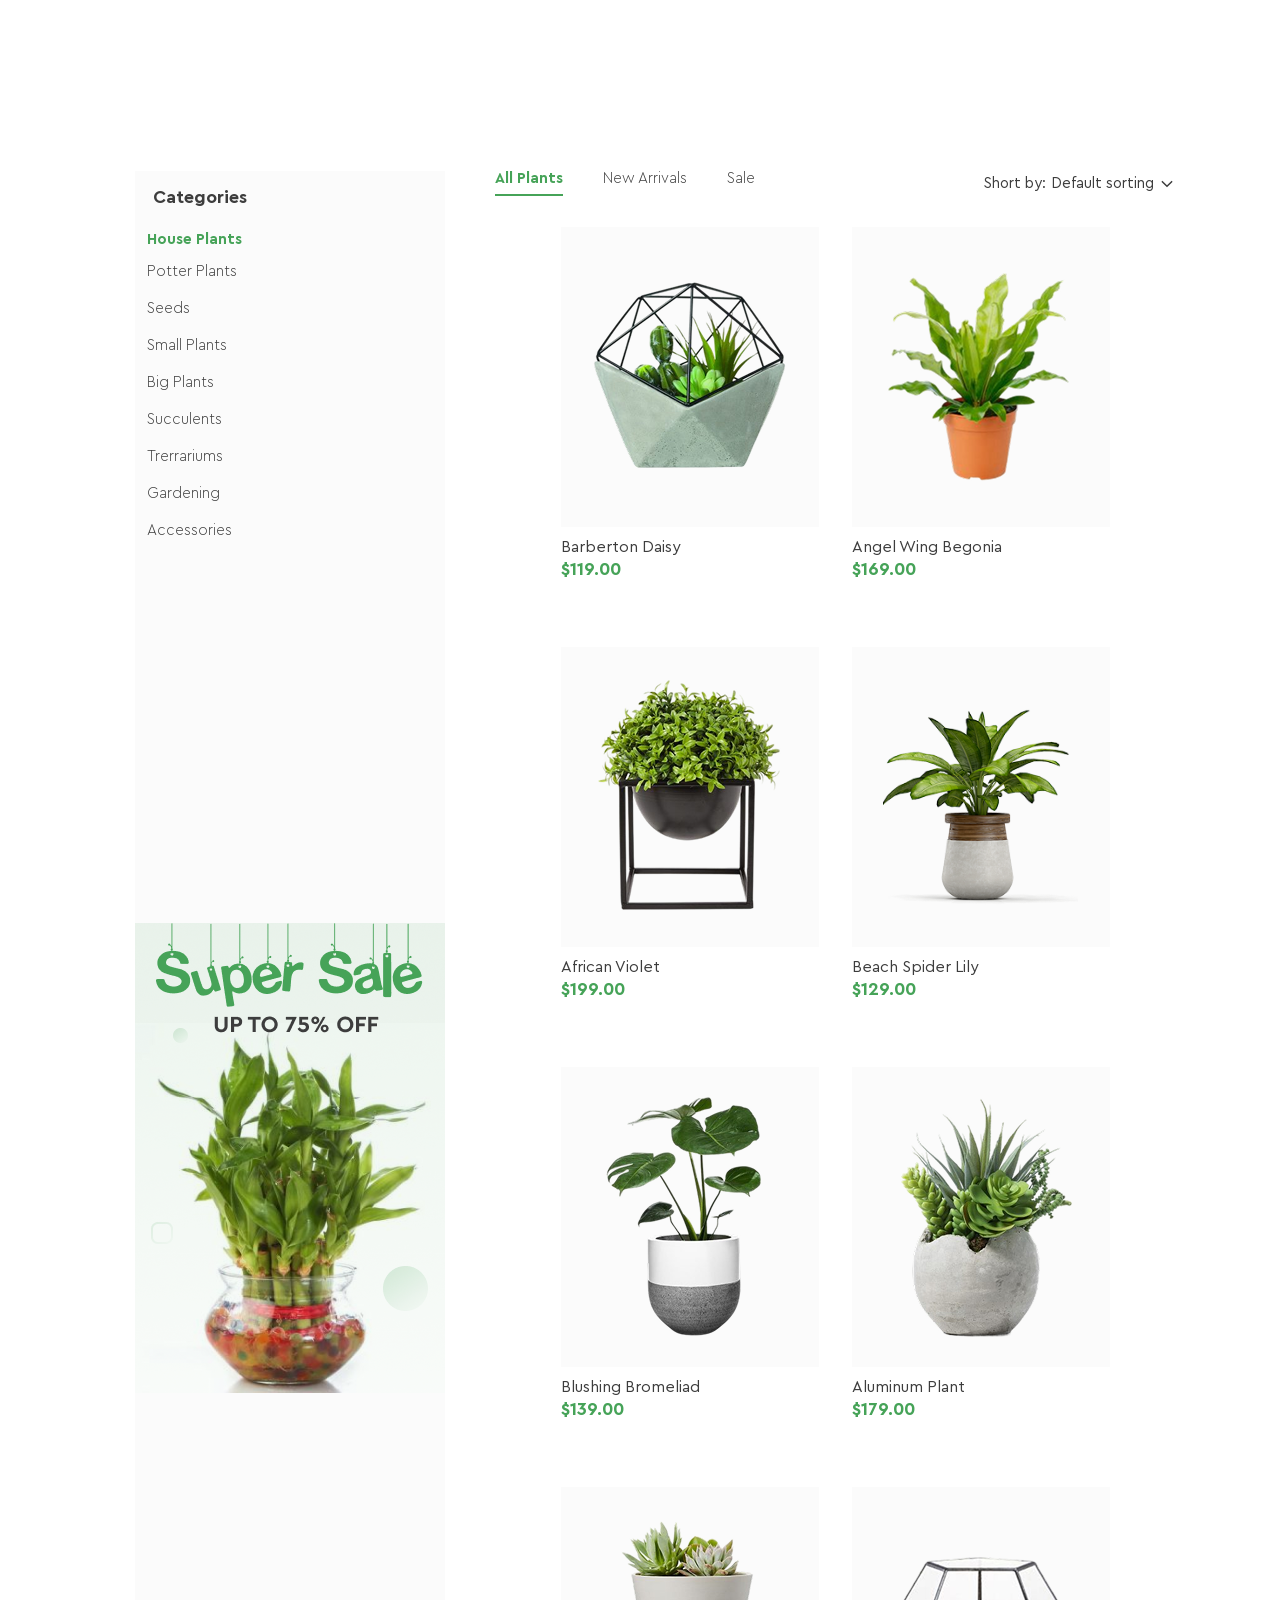
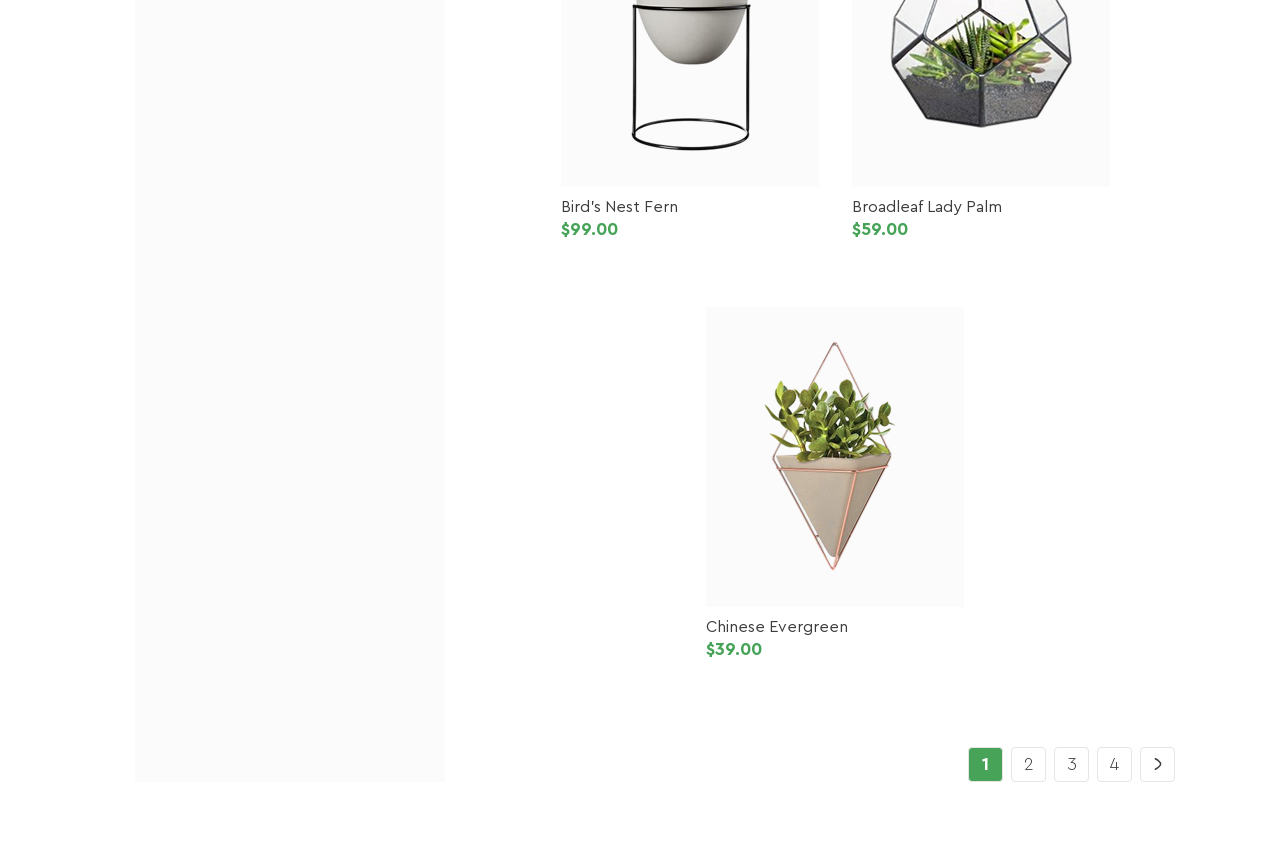
==== index.html @ a4e33a7c "hw5 new title shop fix" ====
<!DOCTYPE html>
<html lang="en">
<head>
    <meta charset="UTF-8">
    <meta name="viewport" content="width=device-width, initial-scale=1.0">
    <title>Shop</title>
    <link rel="stylesheet" href="./styles/reset.css">
    <link rel="stylesheet" href="./styles/shop.css">
</head>
<body>
    <div class="container">
        <!-- Бокова панель -->
        <aside class="sidebar">
            <div class="categories">
                <h2>Categories</h2>
                <ul>
                    <li class="active">House Plants</li>
                    <li>Potter Plants</li>
                    <li>Seeds</li>
                    <li>Small Plants</li>
                    <li>Big Plants</li>
                    <li>Succulents</li>
                    <li>Trerrariums</li>
                    <li>Gardening</li>
                    <li>Accessories</li>
                </ul>
            </div>
                <img src="./img/Super Sale Banner.png" alt="Super Sale Banner">
        </aside>

        <!-- Секція товарів -->
        <section class="product-section">
            <div class="product-header">
                <nav class="tabs">
                    <ul>
                        <li class="active">All Plants</li>
                        <li>New Arrivals</li>
                        <li>Sale</li>
                    </ul>
                </nav>
                <div class="sort">
                    <p>Short by:</p>
                    <span>Default sorting</span>
                    <img src="./img/Arrow - Down 2.svg" alt="">
                </div> 
            </div> 

            <!-- Сітка товарів -->
            <div class="products-card">

                <!-- 1. Barberton Daisy -->
                <div class="card">
                    <div class="rectangle">
                        <img src="./img/image 1.png" alt="Barberton Daisy">
                    </div>
                    <h4>Barberton Daisy</h4>
                    <span>$119.00</span>
                </div>

                <!-- 2. Angel Wing Begonia -->
                <div class="card">
                    <div class="rectangle">
                        <img src="./img/product-21-320x320 1.png" alt="Angel Wing Begonia">
                    </div>
                    <h4>Angel Wing Begonia</h4>
                    <span>$169.00</span>
                </div>

                <!-- 3. African Violet -->
                <div class="card">
                    <div class="rectangle">
                        <img src="./img/image 2.png" alt="African Violet">
                    </div>
                    <h4>African Violet</h4>
                    <span>$199.00</span>
                </div>

                <!-- 4. Beach Spider Lily -->
                <div class="card" style="min-width: 258px;">
                    <div class="rectangle">
                        <img src="./img/01 3.png" alt="Beach Spider Lily">
                    </div>
                    <h4>Beach Spider Lily</h4>
                    <span>$129.00</span>
                </div>

                <!-- 5. Blushing Bromeliad -->
                <div class="card">
                    <div class="rectangle">
                        <img src="./img/image 7.png" alt="Blushing Bromeliad">
                    </div>
                    <h4>Blushing Bromeliad</h4>
                    <span>$139.00</span>
                </div>

                <!-- 6. Aluminum Plant -->
                <div class="card">
                    <div class="rectangle">
                        <img src="./img/image 8.png" alt="Aluminum Plant">
                    </div>
                    <h4>Aluminum Plant</h4>
                    <span>$179.00</span>
                </div>

                <!-- 7. Bird's Nest Fern -->
                <div class="card">
                    <div class="rectangle">
                        <img src="./img/image 9.png" alt="Bird's Nest Fern">
                    </div>
                    <h4>Bird's Nest Fern</h4>
                    <span>$99.00</span>
                </div>

                <!-- 8. Broadleaf Lady Palm -->
                <div class="card">
                    <div class="rectangle">
                        <img src="./img/product-20-320x320 1.png" alt="Broadleaf Lady Palm">
                    </div>
                    <h4>Broadleaf Lady Palm</h4>
                    <span>$59.00</span>
                </div>

                <!-- 9. Chinese Evergreen -->
                <div class="card">
                    <div class="rectangle">
                        <img src="./img/image 10.png" alt="Chinese Evergreen">
                    </div>
                    <h4>Chinese Evergreen</h4>
                    <span>$39.00</span>
                </div>

            </div> 
            
            <ul class="pagination">
                <li><button class="active">1</button></li>
                <li><button>2</button></li>
                <li><button>3</button></li>
                <li><button>4</button></li>
                <li>
                    <button>
                        <img src="./img/Arrow - Right 2.svg" alt="Next page">
                    </button>
                </li>
            </ul>
        </section>
    </div>
</body>
</html>
---- styles/shop.css ----
@font-face {
    font-family: "CeraPro Regular";
    src: url('../fonts/CeraPro-Regular.eot'); src: url('../fonts/CeraPro-Regular.ttf');
 }
@font-face {
    font-family: "CeraPro Bold";
    src: url('../fonts/CeraPro-Bold.eot'); src: url('../fonts/CeraPro-Bold.ttf'); 
}
@font-face {
    font-family: "CeraPro Light";
    src: url('../fonts/CeraPro-Light.eot'); src: url('../fonts/CeraPro-Light.ttf'); 
}    
*{
    margin: 0px;
    padding: 0px;
    box-sizing: border-box;
}
body{
    background: #FFF;
}
.container{
    display: flex;
    padding: 171px 105px 82px 135px;
    gap: 50px;

}
.sidebar{
    /* flex: 1; */
    background: #FBFBFB;
}
.categories{
    background: #FBFBFB;
}
.categories h2{
                color: #3D3D3D;
    font-family: "CeraPro Bold";
    font-size: 18px;
    font-style: normal;
    line-height: 16px; /* 88.889% */
    padding: 18px;
}
.categories ul{
    padding: 0px 12px;
}
.categories li{
    color: #3D3D3D;
    font-family: "CeraPro Light";
    font-size: 15px;
    font-style: normal;
    line-height: 30px;
    margin-top: 7px;
    color: #3D3D3D;
    font-weight: 400;
    
}
.categories .active{
    color: #46A358;
    font-family: "CeraPro Bold";
    font-size: 15px;
    font-style: normal;
    line-height: 20px; /* 266.667% */
}
.sidebar img{
 margin-top: 377px;
    background: #FBFBFB;
    text-align: center;
    padding: 0px;
    width: 310px;
}

    

.product-header{
   display: flex;
   justify-content:space-between;
   margin-bottom: 31px; 
}
.tabs{
        color: #3D3D3D;
    font-family: "CeraPro Light";
    font-size: 15px;
    font-style: normal;
    line-height: 16px; /* 106.667% */        
}
.tabs ul{
    display: flex;
    gap: 40px;
}
.tabs .active{
        color: #46A358;
    font-family: "CeraPro Bold";
    font-size: 15px;
    font-style: normal;
    line-height: 16px; /* 106.667% */
    border-bottom: 2px solid transparent;
    border-color: #46A358;
    padding-bottom: 7px;
    
}

.sort{
    display: flex;
    gap: 5px;
    align-items: center;
    color: #3D3D3D;
    font-family: "CeraPro Regular";
    font-size: 15px;
    font-style: normal;
    line-height: 16px; /* 106.667% */
}
.products-card{
    background: #FFF;
    display: flex;
    flex-wrap: wrap;
    gap: 70px 33px;
    justify-content: center;
}

.card {
    background: #FFF;
    display: flex;
    flex-direction: column;
}

.rectangle{
    background: #FBFBFB;
    padding: 25px 4px;
    display: flex;
    justify-content: center;
    align-items: center;
    
}
.card img {
    background: #FBFBFB;
    max-height: 250px;
}


.card h4{
        color: #3D3D3D;
    font-family: "CeraPro Regular";
    font-size: 16px;
    font-style: normal;
    line-height: 16px; /* 100% */
    margin-top: 12px;
    color: #3D3D3D;
    font-weight: 400;

}
.card span{
        color: #46A358;
    font-family: "CeraPro Bold";
    font-size: 18px;
    font-style: normal;
    font-weight: 700;
    line-height: 16px; /* 88.889% */
    margin-top: 6px;
}
.pagination {
    
    margin-top: 90px;
    /* grid-column: 2;         КРИТИЧНО: змушує пагінацію стояти чітко у другій колонці (під товарами) */
    display: flex;          
    justify-content: flex-end; /* Вирівнювання по правому краю (якщо треба по центру, зміни на center) */
    gap: 8px
}

.pagination button {
    padding: 9px 13px 10px;
    gap: 10px;
    cursor: pointer;
    border-radius: 4px;
    border: 1px solid #E5E5E5;
    color: #3D3D3D;
    font-family: "CeraPro Light";
    font-size: 18px;
    font-style: normal;
    line-height: 16px; /* 88.889% */
    display: flex;
    justify-content: center;
    align-items: center;
    max-width: 35px;
    max-height: 35px;
    background-color: transparent;
}
.pagination button.active {
    background: #46A358;
    color: #FFF;
    font-family: "CeraPro Bold";
    font-size: 18px;
    font-style: normal;
    line-height: 16px; /* 88.889% */
}
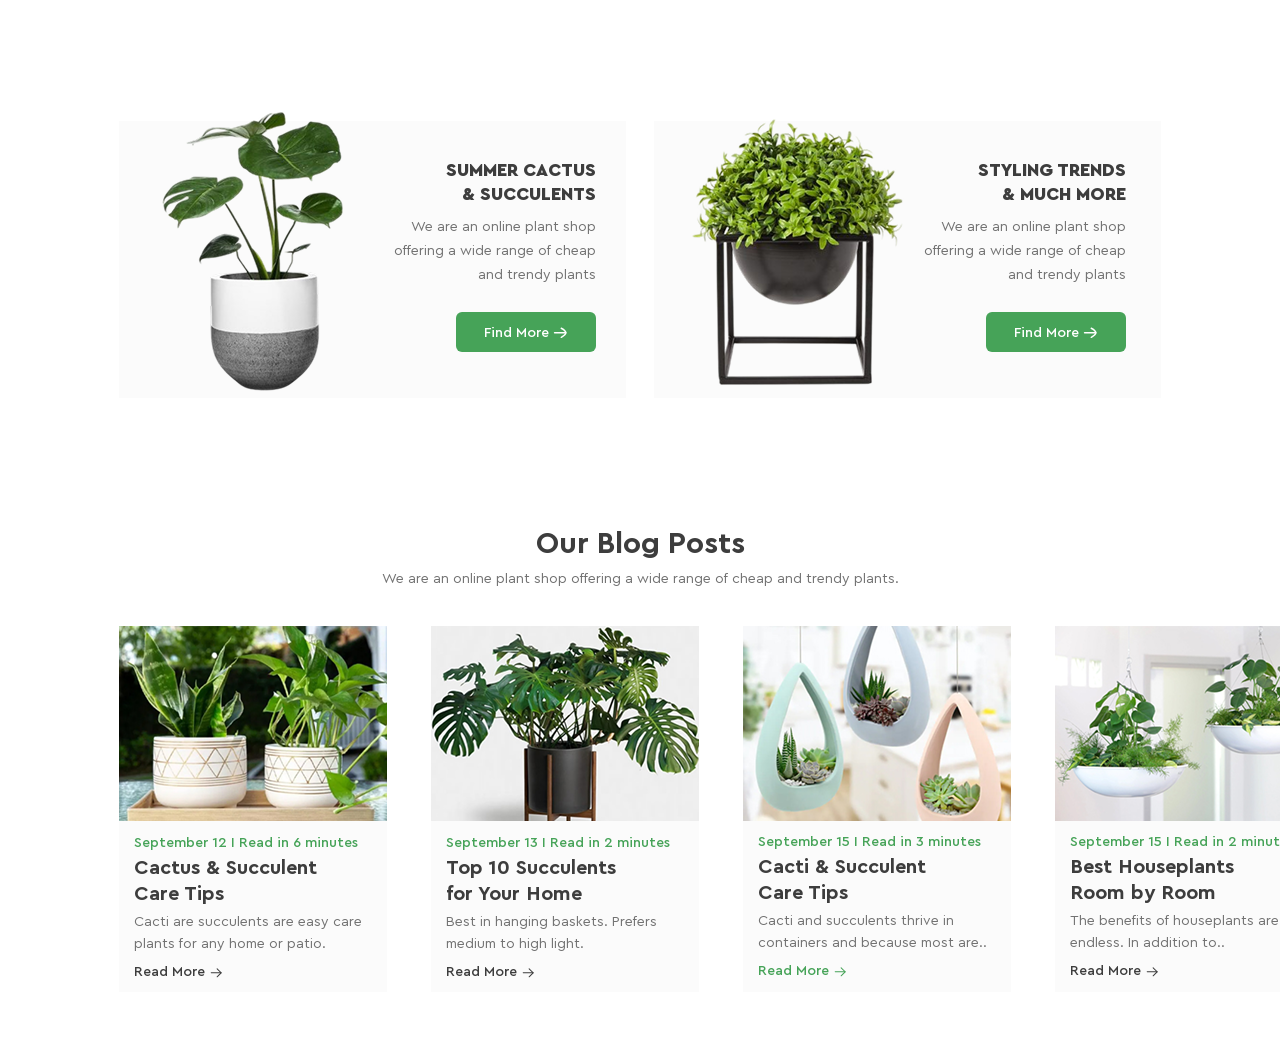
==== commit e42ae1ec: "hw6 new title task8flex" ====
--- a/index.html
+++ b/index.html
@@ -3,146 +3,100 @@
 <head>
     <meta charset="UTF-8">
     <meta name="viewport" content="width=device-width, initial-scale=1.0">
-    <title>Shop</title>
+    <title>Document</title>
     <link rel="stylesheet" href="./styles/reset.css">
-    <link rel="stylesheet" href="./styles/shop.css">
+    <link rel="stylesheet" href="./styles/task8flex.css">
 </head>
 <body>
-    <div class="container">
-        <!-- Бокова панель -->
-        <aside class="sidebar">
-            <div class="categories">
-                <h2>Categories</h2>
-                <ul>
-                    <li class="active">House Plants</li>
-                    <li>Potter Plants</li>
-                    <li>Seeds</li>
-                    <li>Small Plants</li>
-                    <li>Big Plants</li>
-                    <li>Succulents</li>
-                    <li>Trerrariums</li>
-                    <li>Gardening</li>
-                    <li>Accessories</li>
-                </ul>
+    <section class="plant-container">
+        <div class="plant-top">
+            <div class="plant-card1">
+                <img src="./img/image 14.png" alt="">
+                <div class="plant-text1">
+                    <h3>Summer cactus & succulents</h3>
+                    <p>We are an online plant shop offering a wide range of cheap and trendy plants</p>
+                    <button class="btn">Find More
+                                                <svg xmlns="http://www.w3.org/2000/svg" width="18" height="18" viewBox="0 0 18 18" fill="none">
+                        <path d="M14.8126 8.79428H3.56258" stroke="white" stroke-width="1.5" stroke-linecap="round" stroke-linejoin="round"/>
+                        <path d="M10.2748 4.2759C10.2748 4.2759 14.8123 6.72165 14.8123 8.79315C14.8123 10.8662 10.2748 13.3127 10.2748 13.3127" stroke="white" stroke-width="1.5" stroke-linecap="round" stroke-linejoin="round"/>
+                        </svg>
+                    </button>
+                </div>
             </div>
-                <img src="./img/Super Sale Banner.png" alt="Super Sale Banner">
-        </aside>
-
-        <!-- Секція товарів -->
-        <section class="product-section">
-            <div class="product-header">
-                <nav class="tabs">
-                    <ul>
-                        <li class="active">All Plants</li>
-                        <li>New Arrivals</li>
-                        <li>Sale</li>
-                    </ul>
-                </nav>
-                <div class="sort">
-                    <p>Short by:</p>
-                    <span>Default sorting</span>
-                    <img src="./img/Arrow - Down 2.svg" alt="">
-                </div> 
-            </div> 
-
-            <!-- Сітка товарів -->
-            <div class="products-card">
-
-                <!-- 1. Barberton Daisy -->
-                <div class="card">
-                    <div class="rectangle">
-                        <img src="./img/image 1.png" alt="Barberton Daisy">
-                    </div>
-                    <h4>Barberton Daisy</h4>
-                    <span>$119.00</span>
+            <div class="plant-card2">
+                <img src="./img/image 15.png" alt="">
+                <div class="plant-text1">
+                    <h3>Styling Trends & much more</h3>
+                    <p>We are an online plant shop offering a wide range of cheap and trendy plants</p>
+                    <button class="btn">Find More
+                                                <svg xmlns="http://www.w3.org/2000/svg" width="18" height="18" viewBox="0 0 18 18" fill="none">
+                        <path d="M14.8126 8.79428H3.56258" stroke="white" stroke-width="1.5" stroke-linecap="round" stroke-linejoin="round"/>
+                        <path d="M10.2748 4.2759C10.2748 4.2759 14.8123 6.72165 14.8123 8.79315C14.8123 10.8662 10.2748 13.3127 10.2748 13.3127" stroke="white" stroke-width="1.5" stroke-linecap="round" stroke-linejoin="round"/>
+                        </svg>
+                    </button>
                 </div>
-
-                <!-- 2. Angel Wing Begonia -->
-                <div class="card">
-                    <div class="rectangle">
-                        <img src="./img/product-21-320x320 1.png" alt="Angel Wing Begonia">
-                    </div>
-                    <h4>Angel Wing Begonia</h4>
-                    <span>$169.00</span>
+            </div>
+        </div>
+        <h2>Our Blog Posts</h2>
+        <h6>We are an online plant shop offering a wide range of cheap and trendy plants.</h6>
+        <div class="blog-posts">
+            <div class="blog-post">
+                <img src="./img/01.png" alt="">
+                <div class="blog-post-content">
+                    <span>September 12 I Read in 6 minutes</span>
+                    <h3>Cactus & Succulent Care Tips</h3>
+                    <p>Cacti are succulents are easy care plants for any home or patio.</p>
+                    <a href="">Read More
+                                                <svg xmlns="http://www.w3.org/2000/svg" width="16" height="16" viewBox="0 0 16 16" fill="none">
+                        <path d="M2.66666 7.81714C2.66666 7.56401 2.85476 7.35481 3.09881 7.3217L3.16666 7.31714L13.1667 7.31714C13.4428 7.31714 13.6667 7.541 13.6667 7.81714C13.6667 8.07027 13.4786 8.27947 13.2345 8.31257L13.1667 8.31714H3.16666C2.89051 8.31714 2.66666 8.09328 2.66666 7.81714Z" fill="#3D3D3D"/>
+                        <path d="M8.78066 4.15517C8.58498 3.96033 8.5843 3.64375 8.77914 3.44807C8.95627 3.27018 9.23401 3.25344 9.43006 3.39825L9.48624 3.44655L13.5196 7.46255C13.698 7.6402 13.7142 7.91895 13.5683 8.11499L13.5196 8.17114L9.48627 12.1878C9.29061 12.3827 8.97403 12.382 8.77917 12.1863C8.60203 12.0085 8.58646 11.7307 8.7321 11.5352L8.78063 11.4792L12.458 7.81666L8.78066 4.15517Z" fill="#3D3D3D"/>
+                        </svg>
+                    </a>
                 </div>
-
-                <!-- 3. African Violet -->
-                <div class="card">
-                    <div class="rectangle">
-                        <img src="./img/image 2.png" alt="African Violet">
-                    </div>
-                    <h4>African Violet</h4>
-                    <span>$199.00</span>
+            </div>
+            <div class="blog-post">
+                <img src="./img/02.png" alt="">
+                <div class="blog-post-content">
+                    <span>September 13 I Read in 2 minutes</span>
+                    <h3>Top 10 Succulents for Your Home</h3>
+                    <p>Best in hanging baskets. Prefers medium to high light.</p>
+                    <a href="">Read More
+                                                <svg xmlns="http://www.w3.org/2000/svg" width="16" height="16" viewBox="0 0 16 16" fill="none">
+                        <path d="M2.66666 7.81714C2.66666 7.56401 2.85476 7.35481 3.09881 7.3217L3.16666 7.31714L13.1667 7.31714C13.4428 7.31714 13.6667 7.541 13.6667 7.81714C13.6667 8.07027 13.4786 8.27947 13.2345 8.31257L13.1667 8.31714H3.16666C2.89051 8.31714 2.66666 8.09328 2.66666 7.81714Z" fill="#3D3D3D"/>
+                        <path d="M8.78066 4.15517C8.58498 3.96033 8.5843 3.64375 8.77914 3.44807C8.95627 3.27018 9.23401 3.25344 9.43006 3.39825L9.48624 3.44655L13.5196 7.46255C13.698 7.6402 13.7142 7.91895 13.5683 8.11499L13.5196 8.17114L9.48627 12.1878C9.29061 12.3827 8.97403 12.382 8.77917 12.1863C8.60203 12.0085 8.58646 11.7307 8.7321 11.5352L8.78063 11.4792L12.458 7.81666L8.78066 4.15517Z" fill="#3D3D3D"/>
+                        </svg>
+                    </a>
                 </div>
-
-                <!-- 4. Beach Spider Lily -->
-                <div class="card" style="min-width: 258px;">
-                    <div class="rectangle">
-                        <img src="./img/01 3.png" alt="Beach Spider Lily">
-                    </div>
-                    <h4>Beach Spider Lily</h4>
-                    <span>$129.00</span>
+            </div>
+            <div class="blog-post">
+                <img src="./img/03.png" alt="">
+                <div class="blog-post-content">
+                    <span>September 15 I Read in 3 minutes</span>
+                    <h3>Cacti & Succulent Care Tips</h3>
+                    <p>Cacti and succulents thrive in containers and because most are..</p>
+                    <a class="active" href="">Read More
+                                                <svg xmlns="http://www.w3.org/2000/svg" width="16" height="16" viewBox="0 0 16 16" fill="none">
+                        <path d="M2.66666 7.81714C2.66666 7.56401 2.85476 7.35481 3.09881 7.3217L3.16666 7.31714L13.1667 7.31714C13.4428 7.31714 13.6667 7.541 13.6667 7.81714C13.6667 8.07027 13.4786 8.27947 13.2345 8.31257L13.1667 8.31714H3.16666C2.89051 8.31714 2.66666 8.09328 2.66666 7.81714Z" fill="currentColor"/>
+                        <path d="M8.78066 4.15517C8.58498 3.96033 8.5843 3.64375 8.77914 3.44807C8.95627 3.27018 9.23401 3.25344 9.43006 3.39825L9.48624 3.44655L13.5196 7.46255C13.698 7.6402 13.7142 7.91895 13.5683 8.11499L13.5196 8.17114L9.48627 12.1878C9.29061 12.3827 8.97403 12.382 8.77917 12.1863C8.60203 12.0085 8.58646 11.7307 8.7321 11.5352L8.78063 11.4792L12.458 7.81666L8.78066 4.15517Z" fill="currentColor"/>
+                        </svg>
+                    </a>
                 </div>
-
-                <!-- 5. Blushing Bromeliad -->
-                <div class="card">
-                    <div class="rectangle">
-                        <img src="./img/image 7.png" alt="Blushing Bromeliad">
-                    </div>
-                    <h4>Blushing Bromeliad</h4>
-                    <span>$139.00</span>
+            </div>
+            <div class="blog-post">
+                <img src="./img/04.png" alt="">
+                <div class="blog-post-content">
+                    <span>September 15 I Read in 2 minutes</span>
+                    <h3>Best Houseplants Room by Room</h3>
+                    <p>The benefits of houseplants are endless. In addition to..</p>
+                    <a href="">Read More
+                                                <svg xmlns="http://www.w3.org/2000/svg" width="16" height="16" viewBox="0 0 16 16" fill="none">
+                        <path d="M2.66666 7.81714C2.66666 7.56401 2.85476 7.35481 3.09881 7.3217L3.16666 7.31714L13.1667 7.31714C13.4428 7.31714 13.6667 7.541 13.6667 7.81714C13.6667 8.07027 13.4786 8.27947 13.2345 8.31257L13.1667 8.31714H3.16666C2.89051 8.31714 2.66666 8.09328 2.66666 7.81714Z" fill="#3D3D3D"/>
+                        <path d="M8.78066 4.15517C8.58498 3.96033 8.5843 3.64375 8.77914 3.44807C8.95627 3.27018 9.23401 3.25344 9.43006 3.39825L9.48624 3.44655L13.5196 7.46255C13.698 7.6402 13.7142 7.91895 13.5683 8.11499L13.5196 8.17114L9.48627 12.1878C9.29061 12.3827 8.97403 12.382 8.77917 12.1863C8.60203 12.0085 8.58646 11.7307 8.7321 11.5352L8.78063 11.4792L12.458 7.81666L8.78066 4.15517Z" fill="#3D3D3D"/>
+                        </svg>
+                    </a>
                 </div>
-
-                <!-- 6. Aluminum Plant -->
-                <div class="card">
-                    <div class="rectangle">
-                        <img src="./img/image 8.png" alt="Aluminum Plant">
-                    </div>
-                    <h4>Aluminum Plant</h4>
-                    <span>$179.00</span>
-                </div>
-
-                <!-- 7. Bird's Nest Fern -->
-                <div class="card">
-                    <div class="rectangle">
-                        <img src="./img/image 9.png" alt="Bird's Nest Fern">
-                    </div>
-                    <h4>Bird's Nest Fern</h4>
-                    <span>$99.00</span>
-                </div>
-
-                <!-- 8. Broadleaf Lady Palm -->
-                <div class="card">
-                    <div class="rectangle">
-                        <img src="./img/product-20-320x320 1.png" alt="Broadleaf Lady Palm">
-                    </div>
-                    <h4>Broadleaf Lady Palm</h4>
-                    <span>$59.00</span>
-                </div>
-
-                <!-- 9. Chinese Evergreen -->
-                <div class="card">
-                    <div class="rectangle">
-                        <img src="./img/image 10.png" alt="Chinese Evergreen">
-                    </div>
-                    <h4>Chinese Evergreen</h4>
-                    <span>$39.00</span>
-                </div>
-
-            </div> 
-            
-            <ul class="pagination">
-                <li><button class="active">1</button></li>
-                <li><button>2</button></li>
-                <li><button>3</button></li>
-                <li><button>4</button></li>
-                <li>
-                    <button>
-                        <img src="./img/Arrow - Right 2.svg" alt="Next page">
-                    </button>
-                </li>
-            </ul>
-        </section>
-    </div>
+            </div>
+        </div>
+    </section>
 </body>
 </html>
--- a/styles/task8flex.css
+++ b/styles/task8flex.css
@@ -0,0 +1,178 @@
+@font-face {
+    font-family: "CeraPro Black" ;
+    src: url('../fonts/CeraPro-Black.eot'); src: url('../fonts/CeraPro-Black.ttf');
+}
+@font-face {
+    font-family: "CeraPro Regular" ;
+    src: url('../fonts/CeraPro-Regular.eot'); src: url('../fonts/CeraPro-Regular.ttf');
+}
+@font-face {
+    font-family: "CeraPro Medium" ;
+    src: url('../fonts/CeraPro-Medium.eot'); src: url('../fonts/CeraPro-Medium.ttf');
+}
+@font-face {
+    font-family: "CeraPro Bold" ;
+    src: url('../fonts/CeraPro-Bold.eot'); src: url('../fonts/CeraPro-Bold.ttf');
+}
+*{
+    margin: 0;
+    padding: 0;
+    box-sizing: border-box;
+}
+.plant-container{
+  padding: 69px 119px 68px;  
+}
+.plant-top{
+    display: flex;
+    gap: 28px;
+    margin-top: 52px;
+}
+.plant-card1{
+    display: flex;
+    align-items: center;
+    position: relative;
+    background-color: #FBFBFB;
+    padding: 37px 30px 46px 264px;
+}
+.plant-card2{
+    display: flex;
+    align-items: center;
+    position: relative;
+    align-items: center;
+    background-color: #FBFBFB;
+    padding: 37px 35px 46px 259px;
+}
+.plant-card1 img{
+    position: absolute;
+    left: 0;
+    bottom: 0;
+}
+.plant-card2 img{
+    position: absolute;
+    left: 0;
+    bottom: 0;
+}
+.plant-text1{
+    display: flex;
+    flex-direction: column;
+    align-items: flex-end;
+}
+.plant-text1 h3{
+    color: #3D3D3D;
+text-align: right;
+font-family: "CeraPro Black";
+font-size: 18px;
+font-style: normal;
+line-height: 24px; /* 133.333% */
+text-transform: uppercase;
+text-align: right;
+margin-bottom: 9px;
+max-width: 150px;
+}
+.plant-text1 p{
+    color: #727272;
+text-align: right;
+font-family: "CeraPro Regular";
+font-size: 14px;
+font-style: normal;
+line-height: 24px; /* 171.429% */
+margin-bottom: 25px;
+}
+.btn{
+    padding: 11px 27px 9px 28px;
+    display: flex;
+    justify-content: center;
+    align-items: center;
+    gap: 2px;
+    cursor: pointer;
+    border: none;
+    border-radius: 6px;
+background-color: #46A358;
+color: #FFF;
+font-family: "CeraPro Medium";
+font-size: 14px;
+font-style: normal;
+line-height: 20px; /* 142.857% */
+}
+.plant-container h2{
+    margin-top: 138px;
+    color: #3D3D3D;
+text-align: center;
+font-family: "CeraPro Bold";
+font-size: 30px;
+font-style: normal;
+line-height: 16px; /* 53.333% */
+}
+.plant-container h6{
+    margin-top: 15px;
+    color: #727272;
+text-align: center;
+font-family: "CeraPro Regular";
+font-size: 14px;
+font-style: normal;
+font-weight: 400;
+line-height: 24px; /* 171.429% */
+}
+.blog-posts{
+    display: flex;
+    gap: 44px;
+    margin-top: 35px;
+}
+
+.blog-post{
+    background-color: #FBFBFB;
+}
+.blog-post-content{
+    padding:  9px 15px 12px;
+}
+
+.blog-post-content span{
+    color: #46A358;
+font-family: "CeraPro Medium";
+font-size: 14px;
+font-style: normal;
+line-height: 16px; /* 114.286% */
+}
+
+.blog-post-content h3{
+    color: #3D3D3D;
+font-family: "CeraPro Bold";
+font-size: 20px;
+font-style: normal;
+line-height: 26px; /* 130% */
+margin-top: 4px;
+max-width: 202px;
+}
+
+.blog-post-content p{
+    color: #727272;
+font-family: "CeraPro Regular";
+font-size: 14px;
+font-style: normal;
+line-height: 22px; /* 157.143% */
+margin-top: 4px;
+}
+
+.blog-post-content a{
+    color: #3D3D3D;
+font-family: "CeraPro Medium";
+font-size: 14px;
+font-style: normal;
+line-height: 16px; /* 114.286% */
+    text-decoration: none;
+    margin-top: 9px;
+    display: flex;
+    align-items: center;
+    gap: 3px;
+}
+.blog-post-content a svg{
+    position: relative;
+    top: 1px;
+}
+.blog-post-content a.active{
+    color: #46A358;
+font-family: "CeraPro Medium";
+font-size: 14px;
+font-style: normal;
+line-height: 16px; /* 114.286% */
+}
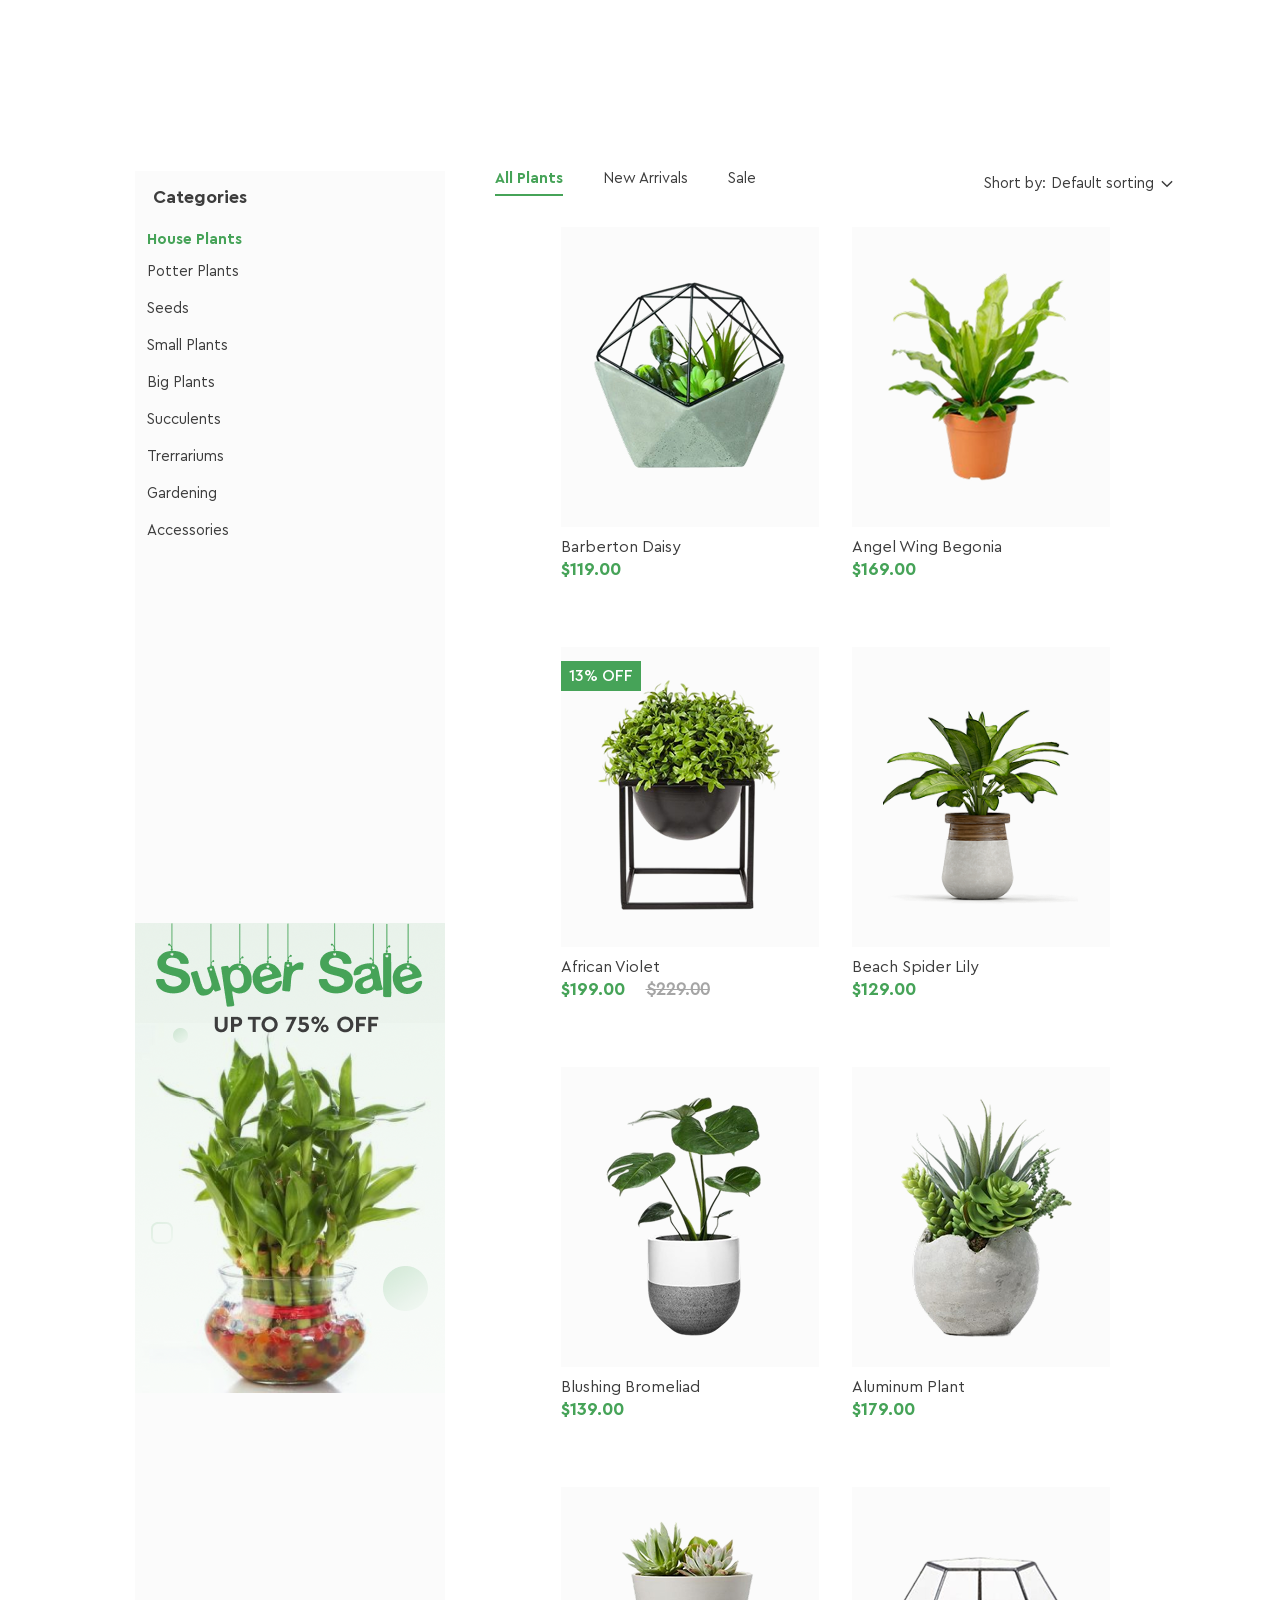
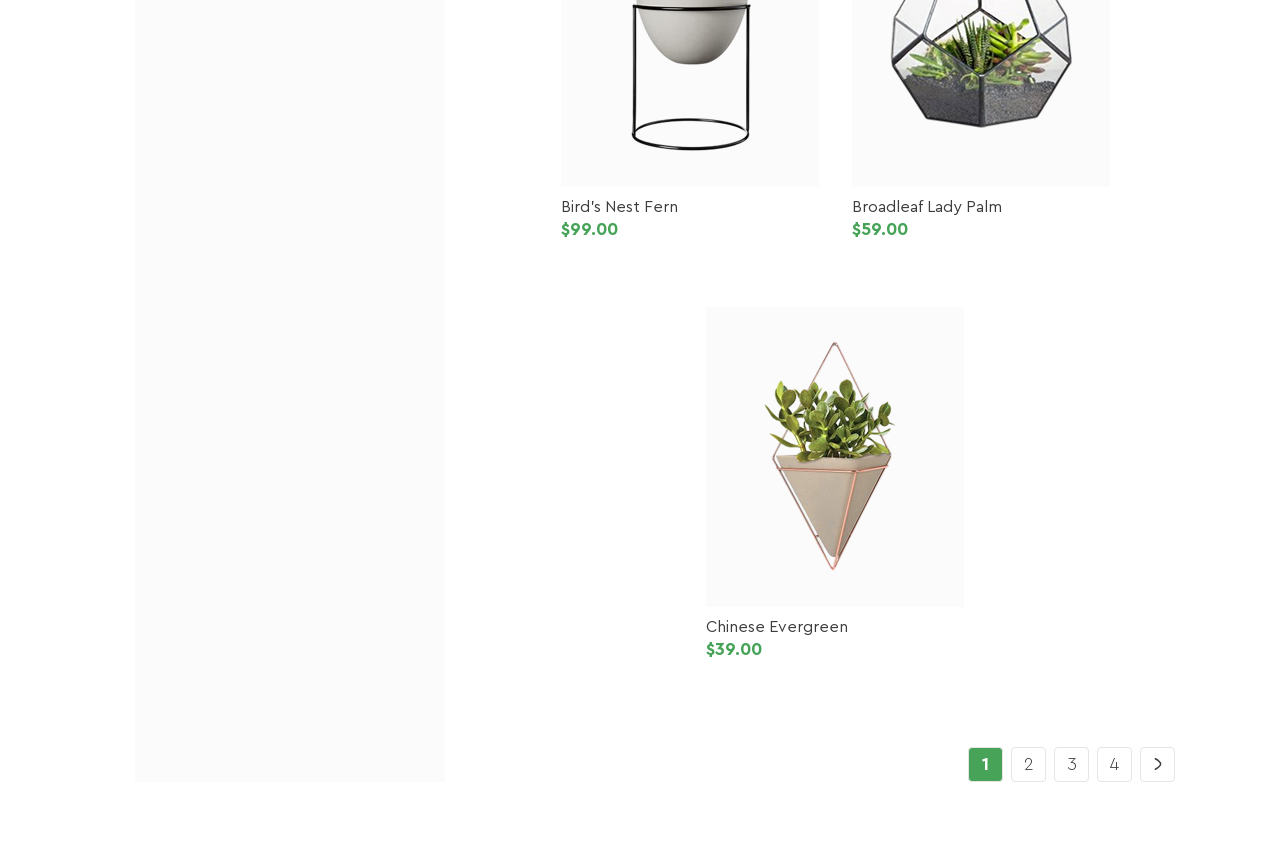
==== commit 59d23b2e: "task 9" ====
--- a/index.html
+++ b/index.html
@@ -3,100 +3,184 @@
 <head>
     <meta charset="UTF-8">
     <meta name="viewport" content="width=device-width, initial-scale=1.0">
-    <title>Document</title>
+    <title>Shop</title>
     <link rel="stylesheet" href="./styles/reset.css">
-    <link rel="stylesheet" href="./styles/task8flex.css">
+    <link rel="stylesheet" href="./styles/shop.css">
 </head>
 <body>
-    <section class="plant-container">
-        <div class="plant-top">
-            <div class="plant-card1">
-                <img src="./img/image 14.png" alt="">
-                <div class="plant-text1">
-                    <h3>Summer cactus & succulents</h3>
-                    <p>We are an online plant shop offering a wide range of cheap and trendy plants</p>
-                    <button class="btn">Find More
-                                                <svg xmlns="http://www.w3.org/2000/svg" width="18" height="18" viewBox="0 0 18 18" fill="none">
-                        <path d="M14.8126 8.79428H3.56258" stroke="white" stroke-width="1.5" stroke-linecap="round" stroke-linejoin="round"/>
-                        <path d="M10.2748 4.2759C10.2748 4.2759 14.8123 6.72165 14.8123 8.79315C14.8123 10.8662 10.2748 13.3127 10.2748 13.3127" stroke="white" stroke-width="1.5" stroke-linecap="round" stroke-linejoin="round"/>
-                        </svg>
+    <div class="container">
+        <!-- Бокова панель -->
+        <aside class="sidebar">
+            <div class="categories">
+                <h2>Categories</h2>
+                <ul>
+                    <li class="active">House Plants</li>
+                    <li>Potter Plants</li>
+                    <li>Seeds</li>
+                    <li>Small Plants</li>
+                    <li>Big Plants</li>
+                    <li>Succulents</li>
+                    <li>Trerrariums</li>
+                    <li>Gardening</li>
+                    <li>Accessories</li>
+                </ul>
+            </div>
+                <img src="./img/Super Sale Banner.png" alt="Super Sale Banner">
+        </aside>
+
+        <!-- Секція товарів -->
+        <section class="product-section">
+            <div class="product-header">
+                <nav class="tabs">
+                    <ul>
+                        <li class="active">All Plants</li>
+                        <li>New Arrivals</li>
+                        <li>Sale</li>
+                    </ul>
+                </nav>
+                <div class="sort">
+                    <p>Short by:</p>
+                    <span>Default sorting</span>
+                    <img src="./img/Arrow - Down 2.svg" alt="">
+                </div> 
+            </div> 
+
+            <!-- Сітка товарів -->
+            <div class="products-card">
+
+                <!-- 1. Barberton Daisy -->
+                <div class="card">
+                    <div class="rectangle">
+                        <img src="./img/image 1.png" alt="Barberton Daisy">
+                    </div>
+                    <h4>Barberton Daisy</h4>
+                    <span>$119.00</span>
+                </div>
+
+                <!-- 2. Angel Wing Begonia -->
+                <div class="card">
+                    <div class="rectangle">
+                        <img src="./img/product-21-320x320 1.png" alt="Angel Wing Begonia">
+                        <div class="icons">
+                            <div>
+                                                                <svg xmlns="http://www.w3.org/2000/svg" width="20" height="20" viewBox="0 0 20 20" fill="none">
+                                <g clip-path="url(#clip0_2_1949)">
+                                    <path d="M14.294 16.8745H8.24077C5.65655 16.8745 3.55412 14.7721 3.55412 12.1879V7.38405C3.55412 4.98175 2.35676 2.75813 0.351225 1.4358C-0.00894369 1.19834 -0.108379 0.713895 0.129078 0.353726C0.366535 -0.00648163 0.850939 -0.105956 1.21119 0.131579C2.35606 0.886442 3.28487 1.88204 3.94905 3.02832C4.09258 3.18911 5.24995 4.41584 7.14726 4.41584H16.142C18.596 4.36995 20.5168 6.83267 19.8752 9.20138L18.8397 13.3284C18.3159 15.4163 16.4466 16.8745 14.294 16.8745ZM4.91926 5.53677C5.04912 6.1367 5.11634 6.7553 5.11634 7.38405V12.1879C5.11634 13.9107 6.51796 15.3123 8.24077 15.3123H14.294C15.7291 15.3123 16.9752 14.3401 17.3245 12.9482L18.3599 8.82121C18.7412 7.41373 17.5997 5.95084 16.142 5.97806H7.14722C6.28913 5.97806 5.54224 5.79305 4.91926 5.53677ZM7.85021 19.0226C7.85021 18.4833 7.41307 18.0462 6.87383 18.0462C5.57828 18.0978 5.57942 19.9479 6.87383 19.999C7.41307 19.999 7.85021 19.5618 7.85021 19.0226ZM15.6222 19.0226C15.6222 18.4833 15.1851 18.0462 14.6459 18.0462C13.3503 18.0978 13.3514 19.9479 14.6459 19.999C15.1851 19.999 15.6222 19.5618 15.6222 19.0226ZM16.9231 8.32138C16.9231 7.88998 16.5734 7.54027 16.142 7.54027H7.45966C6.42329 7.58152 6.42407 9.0616 7.45966 9.10249H16.142C16.5734 9.10249 16.9231 8.75279 16.9231 8.32138Z" fill="#46A358"/>
+                                </g>
+                                <defs>
+                                    <clipPath id="clip0_2_1949">
+                                    <rect width="20" height="20" fill="white"/>
+                                    </clipPath>
+                                </defs>
+                                </svg>
+                            </div>
+                            <div>
+                                                                <svg xmlns="http://www.w3.org/2000/svg" width="20" height="20" viewBox="0 0 20 20" fill="none">
+                                <path d="M10 18.8873C9.71527 18.8873 9.44077 18.7842 9.22684 18.5968C8.41888 17.8903 7.63992 17.2264 6.95267 16.6408L6.94916 16.6377C4.93423 14.9207 3.19427 13.4378 1.98364 11.9771C0.630341 10.3441 0 8.79578 0 7.10434C0 5.46097 0.563507 3.94485 1.58661 2.83508C2.62192 1.71219 4.04251 1.09375 5.58716 1.09375C6.74164 1.09375 7.79892 1.45874 8.72955 2.1785C9.19922 2.54181 9.62494 2.98645 10 3.5051C10.3752 2.98645 10.8008 2.54181 11.2706 2.1785C12.2012 1.45874 13.2585 1.09375 14.413 1.09375C15.9575 1.09375 17.3782 1.71219 18.4135 2.83508C19.4366 3.94485 20 5.46097 20 7.10434C20 8.79578 19.3698 10.3441 18.0165 11.9769C16.8059 13.4378 15.0661 14.9205 13.0515 16.6374C12.363 17.224 11.5828 17.8889 10.773 18.5971C10.5592 18.7842 10.2846 18.8873 10 18.8873ZM5.58716 2.26532C4.37363 2.26532 3.25882 2.74963 2.44781 3.62915C1.62476 4.52194 1.17142 5.75607 1.17142 7.10434C1.17142 8.52692 1.70013 9.79919 2.88559 11.2296C4.03137 12.6122 5.73563 14.0645 7.70889 15.7462L7.71255 15.7492C8.4024 16.3371 9.18442 17.0036 9.99832 17.7153C10.8171 17.0023 11.6003 16.3347 12.2916 15.7458C14.2647 14.0642 15.9688 12.6122 17.1146 11.2296C18.2999 9.79919 18.8286 8.52692 18.8286 7.10434C18.8286 5.75607 18.3752 4.52194 17.5522 3.62915C16.7413 2.74963 15.6264 2.26532 14.413 2.26532C13.524 2.26532 12.7078 2.54791 11.9872 3.10516C11.3449 3.60199 10.8975 4.23004 10.6352 4.66949C10.5003 4.89548 10.2629 5.03036 10 5.03036C9.73709 5.03036 9.49966 4.89548 9.36478 4.66949C9.10263 4.23004 8.65524 3.60199 8.01285 3.10516C7.29218 2.54791 6.47598 2.26532 5.58716 2.26532Z" fill="#3D3D3D"/>
+                                </svg>
+                            </div>
+                            <div>
+                                                                <svg xmlns="http://www.w3.org/2000/svg" width="20" height="20" viewBox="0 0 20 20" fill="none">
+                                <g clip-path="url(#clip0_2_1953)">
+                                    <path d="M14.5656 16.0023C10.5704 19.1859 4.98549 18.3049 2.02729 14.6536C-0.827886 11.1285 -0.64932 6.04314 2.44811 2.82458C5.64856 -0.50074 10.6802 -0.944658 14.3277 1.78316C15.6345 2.76027 16.6104 4.00337 17.246 5.50807C17.8853 7.02151 18.0795 8.59614 17.8578 10.2201C17.6368 11.8365 16.9918 13.2769 15.9423 14.6212C16.0272 14.6767 16.1178 14.7167 16.1827 14.7816C17.3365 15.9305 18.4859 17.0836 19.6397 18.2325C19.9132 18.5047 20.0493 18.8218 19.9682 19.204C19.8071 19.9644 18.9018 20.2579 18.3211 19.7359C18.0489 19.4918 17.7985 19.2227 17.54 18.9642C16.5923 18.0171 15.6451 17.0693 14.6973 16.1221C14.658 16.0847 14.6168 16.0497 14.5656 16.0023ZM15.9529 8.98636C15.9629 5.12659 12.8468 2.00605 8.97825 2.00043C5.12035 1.99481 2.00669 5.09037 1.98983 8.94765C1.97297 12.8168 5.08289 15.9461 8.96326 15.9642C12.8055 15.9823 15.9429 12.8499 15.9529 8.98636Z" fill="#3D3D3D"/>
+                                </g>
+                                <defs>
+                                    <clipPath id="clip0_2_1953">
+                                    <rect width="19.9913" height="20" fill="white"/>
+                                    </clipPath>
+                                </defs>
+                                </svg>
+                            </div>
+                        </div>
+                    </div>
+                    <h4>Angel Wing Begonia</h4>
+                    <span>$169.00</span>
+                </div>
+
+                <!-- 3. African Violet -->
+                <div class="card">
+                    <div class="rectangle">
+                        <img src="./img/image 2.png" alt="African Violet">
+                        <div class="discount">
+                            13% OFF
+                        </div>
+                    </div>
+                    <h4>African Violet</h4>
+                    <span>$199.00
+                        <span class="old_price">
+                            $229.00
+                        </span>
+                    </span>
+                </div>
+
+                <!-- 4. Beach Spider Lily -->
+                <div class="card" style="min-width: 258px;">
+                    <div class="rectangle">
+                        <img src="./img/01 3.png" alt="Beach Spider Lily">
+                    </div>
+                    <h4>Beach Spider Lily</h4>
+                    <span>$129.00</span>
+                </div>
+
+                <!-- 5. Blushing Bromeliad -->
+                <div class="card">
+                    <div class="rectangle">
+                        <img src="./img/image 7.png" alt="Blushing Bromeliad">
+                    </div>
+                    <h4>Blushing Bromeliad</h4>
+                    <span>$139.00</span>
+                </div>
+
+                <!-- 6. Aluminum Plant -->
+                <div class="card">
+                    <div class="rectangle">
+                        <img src="./img/image 8.png" alt="Aluminum Plant">
+                    </div>
+                    <h4>Aluminum Plant</h4>
+                    <span>$179.00</span>
+                </div>
+
+                <!-- 7. Bird's Nest Fern -->
+                <div class="card">
+                    <div class="rectangle">
+                        <img src="./img/image 9.png" alt="Bird's Nest Fern">
+                    </div>
+                    <h4>Bird's Nest Fern</h4>
+                    <span>$99.00</span>
+                </div>
+
+                <!-- 8. Broadleaf Lady Palm -->
+                <div class="card">
+                    <div class="rectangle">
+                        <img src="./img/product-20-320x320 1.png" alt="Broadleaf Lady Palm">
+                    </div>
+                    <h4>Broadleaf Lady Palm</h4>
+                    <span>$59.00</span>
+                </div>
+
+                <!-- 9. Chinese Evergreen -->
+                <div class="card">
+                    <div class="rectangle">
+                        <img src="./img/image 10.png" alt="Chinese Evergreen">
+                    </div>
+                    <h4>Chinese Evergreen</h4>
+                    <span>$39.00</span>
+                </div>
+
+            </div> 
+            
+            <ul class="pagination">
+                <li><button class="active">1</button></li>
+                <li><button>2</button></li>
+                <li><button>3</button></li>
+                <li><button>4</button></li>
+                <li>
+                    <button>
+                        <img src="./img/Arrow - Right 2.svg" alt="Next page">
                     </button>
-                </div>
-            </div>
-            <div class="plant-card2">
-                <img src="./img/image 15.png" alt="">
-                <div class="plant-text1">
-                    <h3>Styling Trends & much more</h3>
-                    <p>We are an online plant shop offering a wide range of cheap and trendy plants</p>
-                    <button class="btn">Find More
-                                                <svg xmlns="http://www.w3.org/2000/svg" width="18" height="18" viewBox="0 0 18 18" fill="none">
-                        <path d="M14.8126 8.79428H3.56258" stroke="white" stroke-width="1.5" stroke-linecap="round" stroke-linejoin="round"/>
-                        <path d="M10.2748 4.2759C10.2748 4.2759 14.8123 6.72165 14.8123 8.79315C14.8123 10.8662 10.2748 13.3127 10.2748 13.3127" stroke="white" stroke-width="1.5" stroke-linecap="round" stroke-linejoin="round"/>
-                        </svg>
-                    </button>
-                </div>
-            </div>
-        </div>
-        <h2>Our Blog Posts</h2>
-        <h6>We are an online plant shop offering a wide range of cheap and trendy plants.</h6>
-        <div class="blog-posts">
-            <div class="blog-post">
-                <img src="./img/01.png" alt="">
-                <div class="blog-post-content">
-                    <span>September 12 I Read in 6 minutes</span>
-                    <h3>Cactus & Succulent Care Tips</h3>
-                    <p>Cacti are succulents are easy care plants for any home or patio.</p>
-                    <a href="">Read More
-                                                <svg xmlns="http://www.w3.org/2000/svg" width="16" height="16" viewBox="0 0 16 16" fill="none">
-                        <path d="M2.66666 7.81714C2.66666 7.56401 2.85476 7.35481 3.09881 7.3217L3.16666 7.31714L13.1667 7.31714C13.4428 7.31714 13.6667 7.541 13.6667 7.81714C13.6667 8.07027 13.4786 8.27947 13.2345 8.31257L13.1667 8.31714H3.16666C2.89051 8.31714 2.66666 8.09328 2.66666 7.81714Z" fill="#3D3D3D"/>
-                        <path d="M8.78066 4.15517C8.58498 3.96033 8.5843 3.64375 8.77914 3.44807C8.95627 3.27018 9.23401 3.25344 9.43006 3.39825L9.48624 3.44655L13.5196 7.46255C13.698 7.6402 13.7142 7.91895 13.5683 8.11499L13.5196 8.17114L9.48627 12.1878C9.29061 12.3827 8.97403 12.382 8.77917 12.1863C8.60203 12.0085 8.58646 11.7307 8.7321 11.5352L8.78063 11.4792L12.458 7.81666L8.78066 4.15517Z" fill="#3D3D3D"/>
-                        </svg>
-                    </a>
-                </div>
-            </div>
-            <div class="blog-post">
-                <img src="./img/02.png" alt="">
-                <div class="blog-post-content">
-                    <span>September 13 I Read in 2 minutes</span>
-                    <h3>Top 10 Succulents for Your Home</h3>
-                    <p>Best in hanging baskets. Prefers medium to high light.</p>
-                    <a href="">Read More
-                                                <svg xmlns="http://www.w3.org/2000/svg" width="16" height="16" viewBox="0 0 16 16" fill="none">
-                        <path d="M2.66666 7.81714C2.66666 7.56401 2.85476 7.35481 3.09881 7.3217L3.16666 7.31714L13.1667 7.31714C13.4428 7.31714 13.6667 7.541 13.6667 7.81714C13.6667 8.07027 13.4786 8.27947 13.2345 8.31257L13.1667 8.31714H3.16666C2.89051 8.31714 2.66666 8.09328 2.66666 7.81714Z" fill="#3D3D3D"/>
-                        <path d="M8.78066 4.15517C8.58498 3.96033 8.5843 3.64375 8.77914 3.44807C8.95627 3.27018 9.23401 3.25344 9.43006 3.39825L9.48624 3.44655L13.5196 7.46255C13.698 7.6402 13.7142 7.91895 13.5683 8.11499L13.5196 8.17114L9.48627 12.1878C9.29061 12.3827 8.97403 12.382 8.77917 12.1863C8.60203 12.0085 8.58646 11.7307 8.7321 11.5352L8.78063 11.4792L12.458 7.81666L8.78066 4.15517Z" fill="#3D3D3D"/>
-                        </svg>
-                    </a>
-                </div>
-            </div>
-            <div class="blog-post">
-                <img src="./img/03.png" alt="">
-                <div class="blog-post-content">
-                    <span>September 15 I Read in 3 minutes</span>
-                    <h3>Cacti & Succulent Care Tips</h3>
-                    <p>Cacti and succulents thrive in containers and because most are..</p>
-                    <a class="active" href="">Read More
-                                                <svg xmlns="http://www.w3.org/2000/svg" width="16" height="16" viewBox="0 0 16 16" fill="none">
-                        <path d="M2.66666 7.81714C2.66666 7.56401 2.85476 7.35481 3.09881 7.3217L3.16666 7.31714L13.1667 7.31714C13.4428 7.31714 13.6667 7.541 13.6667 7.81714C13.6667 8.07027 13.4786 8.27947 13.2345 8.31257L13.1667 8.31714H3.16666C2.89051 8.31714 2.66666 8.09328 2.66666 7.81714Z" fill="currentColor"/>
-                        <path d="M8.78066 4.15517C8.58498 3.96033 8.5843 3.64375 8.77914 3.44807C8.95627 3.27018 9.23401 3.25344 9.43006 3.39825L9.48624 3.44655L13.5196 7.46255C13.698 7.6402 13.7142 7.91895 13.5683 8.11499L13.5196 8.17114L9.48627 12.1878C9.29061 12.3827 8.97403 12.382 8.77917 12.1863C8.60203 12.0085 8.58646 11.7307 8.7321 11.5352L8.78063 11.4792L12.458 7.81666L8.78066 4.15517Z" fill="currentColor"/>
-                        </svg>
-                    </a>
-                </div>
-            </div>
-            <div class="blog-post">
-                <img src="./img/04.png" alt="">
-                <div class="blog-post-content">
-                    <span>September 15 I Read in 2 minutes</span>
-                    <h3>Best Houseplants Room by Room</h3>
-                    <p>The benefits of houseplants are endless. In addition to..</p>
-                    <a href="">Read More
-                                                <svg xmlns="http://www.w3.org/2000/svg" width="16" height="16" viewBox="0 0 16 16" fill="none">
-                        <path d="M2.66666 7.81714C2.66666 7.56401 2.85476 7.35481 3.09881 7.3217L3.16666 7.31714L13.1667 7.31714C13.4428 7.31714 13.6667 7.541 13.6667 7.81714C13.6667 8.07027 13.4786 8.27947 13.2345 8.31257L13.1667 8.31714H3.16666C2.89051 8.31714 2.66666 8.09328 2.66666 7.81714Z" fill="#3D3D3D"/>
-                        <path d="M8.78066 4.15517C8.58498 3.96033 8.5843 3.64375 8.77914 3.44807C8.95627 3.27018 9.23401 3.25344 9.43006 3.39825L9.48624 3.44655L13.5196 7.46255C13.698 7.6402 13.7142 7.91895 13.5683 8.11499L13.5196 8.17114L9.48627 12.1878C9.29061 12.3827 8.97403 12.382 8.77917 12.1863C8.60203 12.0085 8.58646 11.7307 8.7321 11.5352L8.78063 11.4792L12.458 7.81666L8.78066 4.15517Z" fill="#3D3D3D"/>
-                        </svg>
-                    </a>
-                </div>
-            </div>
-        </div>
-    </section>
+                </li>
+            </ul>
+        </section>
+    </div>
 </body>
 </html>
--- a/styles/shop.css
+++ b/styles/shop.css
@@ -0,0 +1,263 @@
+@font-face {
+    font-family: "CeraPro Regular";
+    src: url('../fonts/CeraPro-Regular.eot'); src: url('../fonts/CeraPro-Regular.ttf');
+ }
+@font-face {
+    font-family: "CeraPro Bold";
+    src: url('../fonts/CeraPro-Bold.eot'); src: url('../fonts/CeraPro-Bold.ttf'); 
+}
+@font-face {
+    font-family: "CeraPro Light";
+    src: url('../fonts/CeraPro-Light.eot'); src: url('../fonts/CeraPro-Light.ttf'); 
+}
+@font-face {
+    font-family: "CeraPro Medium" ;
+    src: url('../fonts/CeraPro-Medium.eot'); src: url('../fonts/CeraPro-Medium.ttf');
+}    
+*{
+    margin: 0px;
+    padding: 0px;
+    box-sizing: border-box;
+}
+body{
+    background: #FFF;
+}
+.container{
+    display: flex;
+    padding: 171px 105px 82px 135px;
+    gap: 50px;
+
+}
+.sidebar{
+    /* flex: 1; */
+    background: #FBFBFB;
+}
+.categories{
+    background: #FBFBFB;
+}
+.categories h2{
+                color: #3D3D3D;
+    font-family: "CeraPro Bold";
+    font-size: 18px;
+    font-style: normal;
+    line-height: 16px; /* 88.889% */
+    padding: 18px;
+}
+.categories ul{
+    padding: 0px 12px;
+}
+.categories li{
+    color: #3D3D3D;
+    font-family: "CeraPro Regular";
+    font-size: 15px;
+    font-style: normal;
+    line-height: 30px;
+    margin-top: 7px;
+    color: #3D3D3D;
+    font-weight: 400;
+    
+}
+.categories .active{
+    color: #46A358;
+    font-family: "CeraPro Bold";
+    font-size: 15px;
+    font-style: normal;
+    line-height: 20px; /* 266.667% */
+}
+.sidebar img{
+ margin-top: 377px;
+    background: #FBFBFB;
+    text-align: center;
+    padding: 0px;
+    width: 310px;
+}
+
+    
+
+.product-header{
+   display: flex;
+   justify-content:space-between;
+   margin-bottom: 31px; 
+}
+.tabs{
+        color: #3D3D3D;
+    font-family: "CeraPro Regular";
+    font-size: 15px;
+    font-style: normal;
+    line-height: 16px; /* 106.667% */        
+}
+.tabs ul{
+    display: flex;
+    gap: 40px;
+}
+.tabs .active{
+        color: #46A358;
+    font-family: "CeraPro Bold";
+    font-size: 15px;
+    font-style: normal;
+    line-height: 16px; /* 106.667% */
+    border-bottom: 2px solid transparent;
+    border-color: #46A358;
+    padding-bottom: 7px;
+    
+}
+
+.sort{
+    display: flex;
+    gap: 5px;
+    align-items: center;
+    color: #3D3D3D;
+    font-family: "CeraPro Regular";
+    font-size: 15px;
+    font-style: normal;
+    line-height: 16px; /* 106.667% */
+}
+.products-card{
+    background: #FFF;
+    display: flex;
+    flex-wrap: wrap;
+    gap: 70px 33px;
+    justify-content: center;
+}
+
+.card {
+    background: #FFF;
+    display: flex;
+    flex-direction: column;
+}
+
+.rectangle{
+    background: #FBFBFB;
+    padding: 25px 4px;
+    display: flex;
+    justify-content: center;
+    align-items: center;
+    position: relative;
+    
+}
+.rectangle::after {
+
+    content: "";
+    position: absolute;
+    left: 0;
+    top: 0;
+    width: 100%;
+    height: 0px;
+    background: #46A358;
+    transition: 0.3s;
+}
+
+
+/* показуємо полоску при наведенні */
+.card:hover .rectangle::after {
+    height: 1px;
+}
+
+.icons {
+    position: absolute;
+    display: flex;
+    gap: 26px;
+    visibility: hidden;
+    transition: 0.3s;
+    padding: 258px 66px 7px;
+
+}
+
+
+
+.icons div {
+    min-width: 35px;
+    min-height: 35px;
+    background-color: #FFF;
+    border-radius: 4px;
+    display: flex;
+    justify-content: center;
+    align-items: center;
+}
+
+
+
+.card:hover .icons {
+    visibility: visible;
+}
+
+
+.discount {
+    position: absolute;
+    top: 14px;
+    left: 0;
+    padding: 7px 8px;
+    background-color: #46A358;
+    font-family: "CeraPro Medium";
+    font-size: 16px;
+    color: #FFF;
+}
+
+.card .old_price {
+    color: #A5A5A5;
+    text-decoration: line-through;
+    margin-left: 16px;
+    font-family: "CeraPro Regular";
+    
+}
+.card img {
+    background: #FBFBFB;
+    max-height: 250px;
+}
+
+
+.card h4{
+        color: #3D3D3D;
+    font-family: "CeraPro Regular";
+    font-size: 16px;
+    font-style: normal;
+    line-height: 16px; /* 100% */
+    margin-top: 12px;
+    color: #3D3D3D;
+    font-weight: 400;
+
+}
+.card span{
+        color: #46A358;
+    font-family: "CeraPro Bold";
+    font-size: 18px;
+    font-style: normal;
+    font-weight: 700;
+    line-height: 16px; /* 88.889% */
+    margin-top: 6px;
+}
+.pagination {
+    
+    margin-top: 90px;
+    /* grid-column: 2;         КРИТИЧНО: змушує пагінацію стояти чітко у другій колонці (під товарами) */
+    display: flex;          
+    justify-content: flex-end; /* Вирівнювання по правому краю (якщо треба по центру, зміни на center) */
+    gap: 8px
+}
+
+.pagination button {
+    padding: 9px 13px 10px;
+    gap: 10px;
+    cursor: pointer;
+    border-radius: 4px;
+    border: 1px solid #E5E5E5;
+    color: #3D3D3D;
+    font-family: "CeraPro Light";
+    font-size: 18px;
+    font-style: normal;
+    line-height: 16px; /* 88.889% */
+    display: flex;
+    justify-content: center;
+    align-items: center;
+    max-width: 35px;
+    max-height: 35px;
+    background-color: transparent;
+}
+.pagination button.active {
+    background: #46A358;
+    color: #FFF;
+    font-family: "CeraPro Bold";
+    font-size: 18px;
+    font-style: normal;
+    line-height: 16px; /* 88.889% */
+}
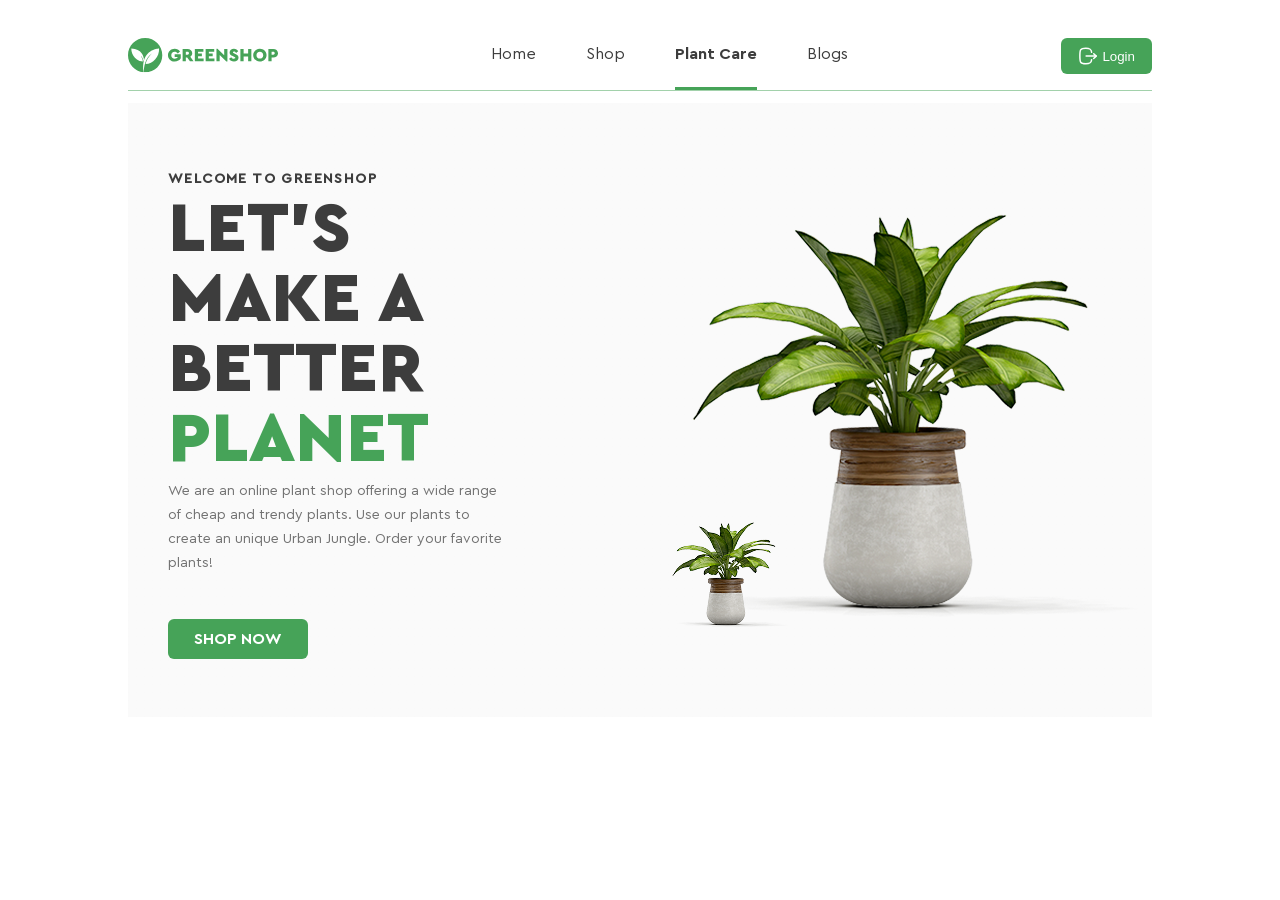
==== commit a1423de6: "rename  task 10" ====
--- a/index.html
+++ b/index.html
@@ -3,184 +3,122 @@
 <head>
     <meta charset="UTF-8">
     <meta name="viewport" content="width=device-width, initial-scale=1.0">
-    <title>Shop</title>
+    <title>GreenShop</title>
     <link rel="stylesheet" href="./styles/reset.css">
-    <link rel="stylesheet" href="./styles/shop.css">
+    <link rel="stylesheet" href="./styles/home.css">
+        <link rel="preconnect" href="https://fonts.googleapis.com">
+        <link rel="preconnect" href="https://fonts.gstatic.com" crossorigin>
+        <link href="https://fonts.googleapis.com/css2?family=Encode+Sans+Expanded:wght@100;200;300;400;500;600;700;800;900&display=swap" rel="stylesheet">
 </head>
 <body>
     <div class="container">
-        <!-- Бокова панель -->
-        <aside class="sidebar">
-            <div class="categories">
-                <h2>Categories</h2>
-                <ul>
-                    <li class="active">House Plants</li>
-                    <li>Potter Plants</li>
-                    <li>Seeds</li>
-                    <li>Small Plants</li>
-                    <li>Big Plants</li>
-                    <li>Succulents</li>
-                    <li>Trerrariums</li>
-                    <li>Gardening</li>
-                    <li>Accessories</li>
-                </ul>
+        <header class="header">
+                    <svg xmlns="http://www.w3.org/2000/svg" width="150" height="35" viewBox="0 0 150 35" fill="none">
+            <g clip-path="url(#clip0_1_1069)">
+                <path d="M17.15 0C7.67748 0 0 7.67746 0 17.15C0 26.0201 6.73548 33.3175 15.3711 34.207C14.8496 29.9134 15.0436 26.4001 15.7067 23.5135C15.3347 21.7225 14.4898 19.0703 12.5734 17.1864C12.5734 17.1864 13.8348 19.0784 14.5181 21.6214C14.5181 21.6255 14.5221 21.6295 14.5221 21.6335C14.5949 21.9044 14.6596 22.1793 14.7162 22.4623C14.7283 22.527 14.7404 22.5917 14.7526 22.6604C14.8051 22.9515 14.8536 23.2426 14.886 23.5418C5.19513 22.3532 3.12921 13.6569 3.35561 10.3781C13.665 10.9482 15.7754 17.8292 16.0827 22.0985C19.4585 11.0412 30.1843 10.4024 31.0697 10.3781C31.4538 18.8763 25.1509 25.5026 17.6149 26.0807C17.6635 25.8503 17.7201 25.6198 17.7767 25.3934C17.7928 25.3247 17.813 25.26 17.8333 25.1913C17.8777 25.0296 17.9222 24.8679 17.9748 24.7061C17.995 24.6374 18.0192 24.5646 18.0394 24.4959C18.096 24.318 18.1567 24.1442 18.2173 23.9663C18.2335 23.9259 18.2456 23.8854 18.2618 23.845C18.3386 23.6348 18.4195 23.4326 18.5003 23.2305C18.5084 23.2143 18.5125 23.1941 18.5205 23.1779C18.5205 23.1779 18.5205 23.1779 18.5246 23.1779C20.4571 18.5043 24.0229 15.4439 24.0229 15.4439C17.0247 19.4868 15.8441 29.9983 15.6582 34.2231C16.1514 34.2676 16.6446 34.2999 17.15 34.2999C26.6225 34.2999 34.3 26.6225 34.3 17.15C34.3 7.67746 26.6225 0 17.15 0Z" fill="#46A358"/>
+                <path d="M46.7037 10.7454C48.9718 10.7454 50.8235 11.7197 52.0242 13.4986L49.7764 15.4109C48.9718 14.287 47.9975 13.7048 46.6471 13.7048C44.5691 13.7048 43.2753 15.0713 43.2753 17.1534C43.2753 19.2719 44.6418 20.695 46.8372 20.695C48.0177 20.695 48.9556 20.2826 49.554 19.5912V19.0091H46.6673V16.2356H52.7762V20.133C52.194 21.1639 51.3693 21.9887 50.3019 22.6234C49.2346 23.242 48.0339 23.5614 46.7037 23.5614C42.9923 23.618 39.9237 20.7313 39.9763 17.1534C39.9197 13.5956 42.9923 10.6888 46.7037 10.7454Z" fill="#46A358"/>
+                <path d="M61.9576 23.3316L59.168 19.4908H57.8379V23.3316H54.6157V10.9684H59.4672C62.2204 10.9684 64.2459 12.6543 64.2459 15.2215C64.2459 16.7376 63.5141 17.995 62.2972 18.7429L65.5558 23.3316H61.9576ZM57.8338 16.681H59.4833C60.3809 16.681 60.963 16.0988 60.963 15.2215C60.963 14.3442 60.3809 13.7782 59.4833 13.7782H57.8338V16.681Z" fill="#46A358"/>
+                <path d="M66.8333 10.9684H75.4124V13.8712H70.0555V15.5773H73.876V18.2739H70.0555V20.4288H75.6388V23.3316H66.8333V10.9684Z" fill="#46A358"/>
+                <path d="M77.6441 10.9684H86.2231V13.8712H80.8663V15.5773H84.6868V18.2739H80.8663V20.4288H86.4495V23.3316H77.6441V10.9684Z" fill="#46A358"/>
+                <path d="M99.4192 10.9683V23.5579H98.3882L91.681 17.057V23.3315H88.4588V10.7419H89.4897L96.197 17.1499V10.9683H99.4192Z" fill="#46A358"/>
+                <path d="M103.264 19.135C103.996 20.1094 104.764 20.7279 106.017 20.7279C106.862 20.7279 107.291 20.4288 107.291 19.8264C107.291 19.2846 107.008 19.1148 106.033 18.6822L104.76 18.1203C102.718 17.2187 101.631 16.0584 101.631 14.3927C101.631 12.2014 103.43 10.7379 105.957 10.7379C107.998 10.7379 109.442 11.7123 110.19 13.2283L108.035 14.8778C107.436 13.9803 106.874 13.5679 105.993 13.5679C105.318 13.5679 104.889 13.8307 104.889 14.3563C104.889 14.8051 105.152 15.0517 105.957 15.367L107.38 15.9654C109.535 16.867 110.545 17.9505 110.545 19.6929C110.545 22.0904 108.576 23.5539 106.009 23.5539C103.782 23.5539 101.982 22.4866 101.081 20.7805L103.264 19.135Z" fill="#46A358"/>
+                <path d="M112.393 10.9684H115.615V15.4843H120.131V10.9684H123.353V23.3316H120.131V18.3871H115.615V23.3316H112.393V10.9684Z" fill="#46A358"/>
+                <path d="M131.843 10.7419C135.441 10.6651 138.607 13.6084 138.53 17.1499C138.603 20.7279 135.441 23.6145 131.843 23.5579C128.229 23.6145 125.116 20.7279 125.193 17.1499C125.116 13.6084 128.229 10.6692 131.843 10.7419ZM131.859 13.7014C129.874 13.7014 128.488 15.1083 128.488 17.1499C128.488 18.1809 128.807 19.0218 129.426 19.6606C130.044 20.2791 130.869 20.5985 131.859 20.5985C133.772 20.5985 135.231 19.2118 135.231 17.1499C135.235 15.1083 133.772 13.7014 131.859 13.7014Z" fill="#46A358"/>
+                <path d="M140.374 10.9684H145.226C147.979 10.9684 150.004 12.6543 150.004 15.2215C150.004 17.7524 147.926 19.4908 145.226 19.4908H143.596V23.3316H140.374V10.9684ZM145.242 16.681C146.139 16.681 146.721 16.0988 146.721 15.2215C146.721 14.3442 146.139 13.7782 145.242 13.7782H143.592V16.681H145.242Z" fill="#46A358"/>
+            </g>
+            <defs>
+                <clipPath id="clip0_1_1069">
+                <rect width="150" height="34.2999" fill="white"/>
+                </clipPath>
+            </defs>
+            </svg>
+            <menu class="menu">
+                <li class="menuItem">Home</li>
+                <li class="menuItem">Shop</li>
+                <li class="menuItem active">Plant Care
+                    <ul class="sublist">
+                        <li class="sublistItem"><a href="">Drainage</a></li>
+                        <li class="sublistItem"><a href="">Fungicides</a></li>
+                        <li class="sublistItem"><a href="">Fertilizer</a></li>
+                        <li class="sublistItem has-flyout">
+
+                        <a href="" class="priming-link">
+                            Priming
+
+                            <span class="icon">
+                                                                <svg class="icon-default" xmlns="http://www.w3.org/2000/svg" width="6" height="10" viewBox="0 0 6 10" fill="none">
+                                <path d="M0.175481 0.945805C-0.0577829 0.730097 -0.0585955 0.379612 0.173666 0.162973C0.384812 -0.0339699 0.715893 -0.0524979 0.949599 0.107825L1.01657 0.161288L5.82452 4.60737C6.03721 4.80406 6.05656 5.11265 5.88256 5.32969L5.82455 5.39186L1.01661 9.83868C0.783363 10.0544 0.405981 10.0537 0.1737 9.83706C-0.0374635 9.64013 -0.0560146 9.33257 0.117598 9.1162L0.175446 9.05423L4.55905 4.99941L0.175481 0.945805Z" fill="#3D3D3D"/>
+                                </svg>
+
+                                                                <svg class="icon-active" xmlns="http://www.w3.org/2000/svg" width="6" height="10" viewBox="0 0 6 10" fill="none">
+                                <path d="M5.82452 9.0542C6.05778 9.2699 6.0586 9.62039 5.82633 9.83703C5.61519 10.034 5.28411 10.0525 5.0504 9.89217L4.98343 9.83871L0.17548 5.39263C-0.0372109 5.19594 -0.0565596 4.88735 0.117444 4.67031L0.175446 4.60814L4.98339 0.16132C5.21664 -0.0544048 5.59402 -0.0536792 5.8263 0.162941C6.03746 0.359869 6.05601 0.667429 5.8824 0.883799L5.82455 0.945772L1.44095 5.00059L5.82452 9.0542Z" fill="white"/>
+                                </svg>
+                            </span>
+                        </a>
+
+                        <ul class="flyout">
+                            <li><a href="">Universal</a></li>
+                            <li><a href="">For Ficus</a></li>
+                            <li><a href="">For Cacti</a></li>
+                            <li><a href="">For Citrus</a></li>
+                            <li><a href="">For those in bloom</a></li>
+                            <li><a href="">For Orchids</a></li>
+                        </ul>
+
+                </li>
+                    </ul>
+                </li>
+                <li class="menuItem">Blogs</li>
+            </menu>
+            <button class="headerbtn">
+                                <svg xmlns="http://www.w3.org/2000/svg" width="20" height="20" viewBox="0 0 20 20" fill="none">
+                <path d="M18.1592 10.1006H8.125" stroke="white" stroke-width="1.5" stroke-linecap="round" stroke-linejoin="round"/>
+                <path d="M15.7202 7.67059L18.1602 10.1006L15.7202 12.5306" stroke="white" stroke-width="1.5" stroke-linecap="round" stroke-linejoin="round"/>
+                <path d="M13.6332 6.35826C13.3582 3.37493 12.2415 2.2916 7.79985 2.2916C1.88234 2.2916 1.88234 4.2166 1.88234 9.99993C1.88234 15.7833 1.88234 17.7083 7.79985 17.7083C12.2415 17.7083 13.3582 16.6249 13.6332 13.6416" stroke="white" stroke-width="1.5" stroke-linecap="round" stroke-linejoin="round"/>
+                </svg>
+                Login
+            </button>
+        </header>
+    <main class="main">
+         
+
+            <div class="hero-text">
+
+                <h3>Welcome to GreenShop</h3>
+
+                <h2>
+                    Let’s Make a Better 
+                    <span>Planet</span>
+                </h2>
+
+                <p>
+                    We are an online plant shop offering a wide range of cheap and trendy plants. Use our plants to create an unique Urban Jungle. Order your favorite plants!
+                </p>
+
+                <button class="shop-btn">
+                    SHOP NOW
+                </button>
+
             </div>
-                <img src="./img/Super Sale Banner.png" alt="Super Sale Banner">
-        </aside>
 
-        <!-- Секція товарів -->
-        <section class="product-section">
-            <div class="product-header">
-                <nav class="tabs">
-                    <ul>
-                        <li class="active">All Plants</li>
-                        <li>New Arrivals</li>
-                        <li>Sale</li>
-                    </ul>
-                </nav>
-                <div class="sort">
-                    <p>Short by:</p>
-                    <span>Default sorting</span>
-                    <img src="./img/Arrow - Down 2.svg" alt="">
-                </div> 
-            </div> 
+            <div class="hero-image">
 
-            <!-- Сітка товарів -->
-            <div class="products-card">
+                <img
+                    class="main-plant"
+                    src="./img/01 1.png"
+                    alt="plant"
+                >
 
-                <!-- 1. Barberton Daisy -->
-                <div class="card">
-                    <div class="rectangle">
-                        <img src="./img/image 1.png" alt="Barberton Daisy">
-                    </div>
-                    <h4>Barberton Daisy</h4>
-                    <span>$119.00</span>
-                </div>
+                <img
+                    class="small-plant"
+                    src="./img/01 2.png"
+                    alt="small plant"
+                >
 
-                <!-- 2. Angel Wing Begonia -->
-                <div class="card">
-                    <div class="rectangle">
-                        <img src="./img/product-21-320x320 1.png" alt="Angel Wing Begonia">
-                        <div class="icons">
-                            <div>
-                                                                <svg xmlns="http://www.w3.org/2000/svg" width="20" height="20" viewBox="0 0 20 20" fill="none">
-                                <g clip-path="url(#clip0_2_1949)">
-                                    <path d="M14.294 16.8745H8.24077C5.65655 16.8745 3.55412 14.7721 3.55412 12.1879V7.38405C3.55412 4.98175 2.35676 2.75813 0.351225 1.4358C-0.00894369 1.19834 -0.108379 0.713895 0.129078 0.353726C0.366535 -0.00648163 0.850939 -0.105956 1.21119 0.131579C2.35606 0.886442 3.28487 1.88204 3.94905 3.02832C4.09258 3.18911 5.24995 4.41584 7.14726 4.41584H16.142C18.596 4.36995 20.5168 6.83267 19.8752 9.20138L18.8397 13.3284C18.3159 15.4163 16.4466 16.8745 14.294 16.8745ZM4.91926 5.53677C5.04912 6.1367 5.11634 6.7553 5.11634 7.38405V12.1879C5.11634 13.9107 6.51796 15.3123 8.24077 15.3123H14.294C15.7291 15.3123 16.9752 14.3401 17.3245 12.9482L18.3599 8.82121C18.7412 7.41373 17.5997 5.95084 16.142 5.97806H7.14722C6.28913 5.97806 5.54224 5.79305 4.91926 5.53677ZM7.85021 19.0226C7.85021 18.4833 7.41307 18.0462 6.87383 18.0462C5.57828 18.0978 5.57942 19.9479 6.87383 19.999C7.41307 19.999 7.85021 19.5618 7.85021 19.0226ZM15.6222 19.0226C15.6222 18.4833 15.1851 18.0462 14.6459 18.0462C13.3503 18.0978 13.3514 19.9479 14.6459 19.999C15.1851 19.999 15.6222 19.5618 15.6222 19.0226ZM16.9231 8.32138C16.9231 7.88998 16.5734 7.54027 16.142 7.54027H7.45966C6.42329 7.58152 6.42407 9.0616 7.45966 9.10249H16.142C16.5734 9.10249 16.9231 8.75279 16.9231 8.32138Z" fill="#46A358"/>
-                                </g>
-                                <defs>
-                                    <clipPath id="clip0_2_1949">
-                                    <rect width="20" height="20" fill="white"/>
-                                    </clipPath>
-                                </defs>
-                                </svg>
-                            </div>
-                            <div>
-                                                                <svg xmlns="http://www.w3.org/2000/svg" width="20" height="20" viewBox="0 0 20 20" fill="none">
-                                <path d="M10 18.8873C9.71527 18.8873 9.44077 18.7842 9.22684 18.5968C8.41888 17.8903 7.63992 17.2264 6.95267 16.6408L6.94916 16.6377C4.93423 14.9207 3.19427 13.4378 1.98364 11.9771C0.630341 10.3441 0 8.79578 0 7.10434C0 5.46097 0.563507 3.94485 1.58661 2.83508C2.62192 1.71219 4.04251 1.09375 5.58716 1.09375C6.74164 1.09375 7.79892 1.45874 8.72955 2.1785C9.19922 2.54181 9.62494 2.98645 10 3.5051C10.3752 2.98645 10.8008 2.54181 11.2706 2.1785C12.2012 1.45874 13.2585 1.09375 14.413 1.09375C15.9575 1.09375 17.3782 1.71219 18.4135 2.83508C19.4366 3.94485 20 5.46097 20 7.10434C20 8.79578 19.3698 10.3441 18.0165 11.9769C16.8059 13.4378 15.0661 14.9205 13.0515 16.6374C12.363 17.224 11.5828 17.8889 10.773 18.5971C10.5592 18.7842 10.2846 18.8873 10 18.8873ZM5.58716 2.26532C4.37363 2.26532 3.25882 2.74963 2.44781 3.62915C1.62476 4.52194 1.17142 5.75607 1.17142 7.10434C1.17142 8.52692 1.70013 9.79919 2.88559 11.2296C4.03137 12.6122 5.73563 14.0645 7.70889 15.7462L7.71255 15.7492C8.4024 16.3371 9.18442 17.0036 9.99832 17.7153C10.8171 17.0023 11.6003 16.3347 12.2916 15.7458C14.2647 14.0642 15.9688 12.6122 17.1146 11.2296C18.2999 9.79919 18.8286 8.52692 18.8286 7.10434C18.8286 5.75607 18.3752 4.52194 17.5522 3.62915C16.7413 2.74963 15.6264 2.26532 14.413 2.26532C13.524 2.26532 12.7078 2.54791 11.9872 3.10516C11.3449 3.60199 10.8975 4.23004 10.6352 4.66949C10.5003 4.89548 10.2629 5.03036 10 5.03036C9.73709 5.03036 9.49966 4.89548 9.36478 4.66949C9.10263 4.23004 8.65524 3.60199 8.01285 3.10516C7.29218 2.54791 6.47598 2.26532 5.58716 2.26532Z" fill="#3D3D3D"/>
-                                </svg>
-                            </div>
-                            <div>
-                                                                <svg xmlns="http://www.w3.org/2000/svg" width="20" height="20" viewBox="0 0 20 20" fill="none">
-                                <g clip-path="url(#clip0_2_1953)">
-                                    <path d="M14.5656 16.0023C10.5704 19.1859 4.98549 18.3049 2.02729 14.6536C-0.827886 11.1285 -0.64932 6.04314 2.44811 2.82458C5.64856 -0.50074 10.6802 -0.944658 14.3277 1.78316C15.6345 2.76027 16.6104 4.00337 17.246 5.50807C17.8853 7.02151 18.0795 8.59614 17.8578 10.2201C17.6368 11.8365 16.9918 13.2769 15.9423 14.6212C16.0272 14.6767 16.1178 14.7167 16.1827 14.7816C17.3365 15.9305 18.4859 17.0836 19.6397 18.2325C19.9132 18.5047 20.0493 18.8218 19.9682 19.204C19.8071 19.9644 18.9018 20.2579 18.3211 19.7359C18.0489 19.4918 17.7985 19.2227 17.54 18.9642C16.5923 18.0171 15.6451 17.0693 14.6973 16.1221C14.658 16.0847 14.6168 16.0497 14.5656 16.0023ZM15.9529 8.98636C15.9629 5.12659 12.8468 2.00605 8.97825 2.00043C5.12035 1.99481 2.00669 5.09037 1.98983 8.94765C1.97297 12.8168 5.08289 15.9461 8.96326 15.9642C12.8055 15.9823 15.9429 12.8499 15.9529 8.98636Z" fill="#3D3D3D"/>
-                                </g>
-                                <defs>
-                                    <clipPath id="clip0_2_1953">
-                                    <rect width="19.9913" height="20" fill="white"/>
-                                    </clipPath>
-                                </defs>
-                                </svg>
-                            </div>
-                        </div>
-                    </div>
-                    <h4>Angel Wing Begonia</h4>
-                    <span>$169.00</span>
-                </div>
+            </div>
 
-                <!-- 3. African Violet -->
-                <div class="card">
-                    <div class="rectangle">
-                        <img src="./img/image 2.png" alt="African Violet">
-                        <div class="discount">
-                            13% OFF
-                        </div>
-                    </div>
-                    <h4>African Violet</h4>
-                    <span>$199.00
-                        <span class="old_price">
-                            $229.00
-                        </span>
-                    </span>
-                </div>
-
-                <!-- 4. Beach Spider Lily -->
-                <div class="card" style="min-width: 258px;">
-                    <div class="rectangle">
-                        <img src="./img/01 3.png" alt="Beach Spider Lily">
-                    </div>
-                    <h4>Beach Spider Lily</h4>
-                    <span>$129.00</span>
-                </div>
-
-                <!-- 5. Blushing Bromeliad -->
-                <div class="card">
-                    <div class="rectangle">
-                        <img src="./img/image 7.png" alt="Blushing Bromeliad">
-                    </div>
-                    <h4>Blushing Bromeliad</h4>
-                    <span>$139.00</span>
-                </div>
-
-                <!-- 6. Aluminum Plant -->
-                <div class="card">
-                    <div class="rectangle">
-                        <img src="./img/image 8.png" alt="Aluminum Plant">
-                    </div>
-                    <h4>Aluminum Plant</h4>
-                    <span>$179.00</span>
-                </div>
-
-                <!-- 7. Bird's Nest Fern -->
-                <div class="card">
-                    <div class="rectangle">
-                        <img src="./img/image 9.png" alt="Bird's Nest Fern">
-                    </div>
-                    <h4>Bird's Nest Fern</h4>
-                    <span>$99.00</span>
-                </div>
-
-                <!-- 8. Broadleaf Lady Palm -->
-                <div class="card">
-                    <div class="rectangle">
-                        <img src="./img/product-20-320x320 1.png" alt="Broadleaf Lady Palm">
-                    </div>
-                    <h4>Broadleaf Lady Palm</h4>
-                    <span>$59.00</span>
-                </div>
-
-                <!-- 9. Chinese Evergreen -->
-                <div class="card">
-                    <div class="rectangle">
-                        <img src="./img/image 10.png" alt="Chinese Evergreen">
-                    </div>
-                    <h4>Chinese Evergreen</h4>
-                    <span>$39.00</span>
-                </div>
-
-            </div> 
-            
-            <ul class="pagination">
-                <li><button class="active">1</button></li>
-                <li><button>2</button></li>
-                <li><button>3</button></li>
-                <li><button>4</button></li>
-                <li>
-                    <button>
-                        <img src="./img/Arrow - Right 2.svg" alt="Next page">
-                    </button>
-                </li>
-            </ul>
-        </section>
+        
+    </main>
     </div>
 </body>
 </html>
--- a/styles/home.css
+++ b/styles/home.css
@@ -0,0 +1,252 @@
+@font-face {
+    font-family: "CeraPro Regular";
+    src: url('../fonts/CeraPro-Regular.eot'); src: url('../fonts/CeraPro-Regular.ttf'); 
+}
+@font-face {
+    font-family: "CeraPro Medium" ;
+    src: url('../fonts/CeraPro-Medium.eot'); src: url('../fonts/CeraPro-Medium.ttf'); 
+}
+@font-face {
+    font-family: "CeraPro Bold";
+    src: url('../fonts/CeraPro-Bold.eot'); src: url('../fonts/CeraPro-Bold.ttf'); 
+}
+@font-face {
+    font-family: "CeraPro Black" ;
+    src: url('../fonts/CeraPro-Black.eot'); src: url('../fonts/CeraPro-Black.ttf'); 
+}
+
+
+.container{
+    padding: 30px 120px 52px;
+}
+.header{
+    display: flex;
+    align-items: start;
+    justify-content: space-between;
+    border-bottom: 1px solid rgba(70, 163, 88, 0.50);
+}
+.menu{
+    display: flex;
+    gap: 50px;
+    list-style: none;
+    padding: 0px;
+    margin: 0px;
+    
+}
+.menuItem{
+    padding: 8px 0px 25px;
+    color: #3D3D3D;
+    font-family: "CeraPro Regular", sans-serif;
+    border-bottom: 3px solid transparent;
+    position: relative;
+}
+.menuItem.active{
+    font-family: "CeraPro Bold", sans-serif;
+    border-color: #46A358;
+}
+.encode-sans-expanded-regular {
+  font-family: "Encode Sans Expanded", sans-serif;
+  font-weight: 400;
+  font-style: normal;
+}
+.sublistItem,.flyout a{
+    font-family: "CeraPro Regular", sans-serif;
+    text-transform: none;
+    font-family: "Encode Sans Expanded", sans-serif;
+  font-weight: 400;
+}
+.sublistItem > a{
+    padding: 8px 14px;
+    background-color: #EDF6EE;
+    text-transform: uppercase;
+    color: #3D3D3D;
+    display: inline-block;
+    min-width: 188px;
+    max-height: 35px;
+    text-decoration: none;
+    text-transform: none;
+}
+.sublistItem a {
+    display: flex;
+    align-items: center;
+    justify-content: space-between;
+    gap: 88px;
+}
+.sublist {
+    position: absolute;
+    left: 50%;
+    transform: translateX(-50%);
+    top: 100%;
+    padding-top: 12px;
+    z-index: 2;
+    padding-left: 0;
+    display: none;
+    
+}
+li, a{
+    cursor: pointer;
+}
+.menuItem:hover > .sublist{
+    display: block;
+}
+
+.priming-link{
+    display:flex;
+    justify-content:space-between;
+    align-items:center;
+    gap:88px;
+    min-width:188px;
+    padding:8px 14px;
+    background-color: #EDF6EE;
+    color:#3D3D3D;
+}
+
+
+
+.has-flyout:hover > .priming-link{
+    background: #1A712A;
+    color:#FFFFFF;
+    /* font-family:"CeraPro Bold"; */
+    font-family: "Encode Sans Expanded", sans-serif;
+  font-weight: 700;
+  font-style: normal;
+}
+.has-flyout{
+    position:relative;
+}
+
+.flyout{
+    position:absolute;
+    left:100%;
+    top:0;
+    transform: translateY(-50%);
+    display:none;
+    padding-left:2px;
+    list-style:none;
+}
+
+.has-flyout:hover > .flyout{
+    display:block;
+}
+
+.flyout a{
+    display:block;
+    min-width:160px;
+    padding:8px 14px;
+    background-color: #EDF6EE;
+    color:#3D3D3D;
+    text-decoration: none;
+}
+
+.icon-active{
+    display:none;
+}
+.has-flyout:hover .icon-default{
+    display:none;
+}
+
+.has-flyout:hover .icon-active{
+    display:inline-block;
+}
+
+
+
+.headerbtn{
+    background: #46A358;
+    color: #fff;
+    border-radius: 6px;
+    display: flex;
+    align-items: center;
+    gap: 4px;
+    padding: 8px 17px;
+    border: none;
+}
+.main{
+    margin-top: 12px;
+    
+    background: linear-gradient(98deg, rgba(245, 245, 245, 0.50) -23.46%, rgba(245, 245, 245, 0.50) 107.51%);
+            display: flex;
+            justify-content: space-between;
+            align-items: center;
+    
+}
+    
+
+
+        .hero-text{
+            flex: 1;
+            padding: 68px 93px 58px 40px;
+           
+            
+        }
+
+        .hero-text h3{
+                        color: #3D3D3D;
+            font-family: "CeraPro Medium",sans-serif;;
+            font-size: 14px;
+            font-style: normal;
+            line-height: 16px; /* 114.286% */
+            letter-spacing: 1.4px;
+            text-transform: uppercase;
+            margin: 0px;
+        }
+
+        .hero-text h2{
+                        color: #3D3D3D;
+            font-family: "CeraPro Black",sans-serif;;
+            font-size: 70px;
+            font-style: normal;
+            line-height: 70px; /* 100% */
+            text-transform: uppercase;
+            margin: 0px;
+            margin-top: 7px;
+        }
+
+        .hero-text span{
+                        color: #46A358;
+            font-family: "CeraPro Black",sans-serif;;
+            font-size: 70px;
+            font-style: normal;
+            line-height: 70px;
+            text-transform: uppercase;
+            
+        }
+
+        .hero-text p{
+                        color: #727272;
+            font-family: "CeraPro Regular",sans-serif;;
+            font-size: 14px;
+            font-style: normal;
+            line-height: 24px; /* 171.429% */
+            margin: 0px;
+            margin-top: 5px;
+        }
+
+        .shop-btn{
+            border-radius: 6px;            
+            background: #46A358;
+            color: #FFF;
+            font-family: "CeraPro Bold";
+            font-size: 16px;
+            font-style: normal;
+            line-height: 20px; /* 125% */
+            text-transform: uppercase;
+            border: none;
+            margin-top: 44px;
+            padding: 10px 26px;
+        }
+
+        .hero-image{
+            position: relative;
+        }
+
+        .main-plant{
+            padding-left: 40px;
+        }
+
+        .small-plant{
+            position: absolute;
+            bottom: 0;
+            left: 0;
+            padding-left: 55px;
+        }
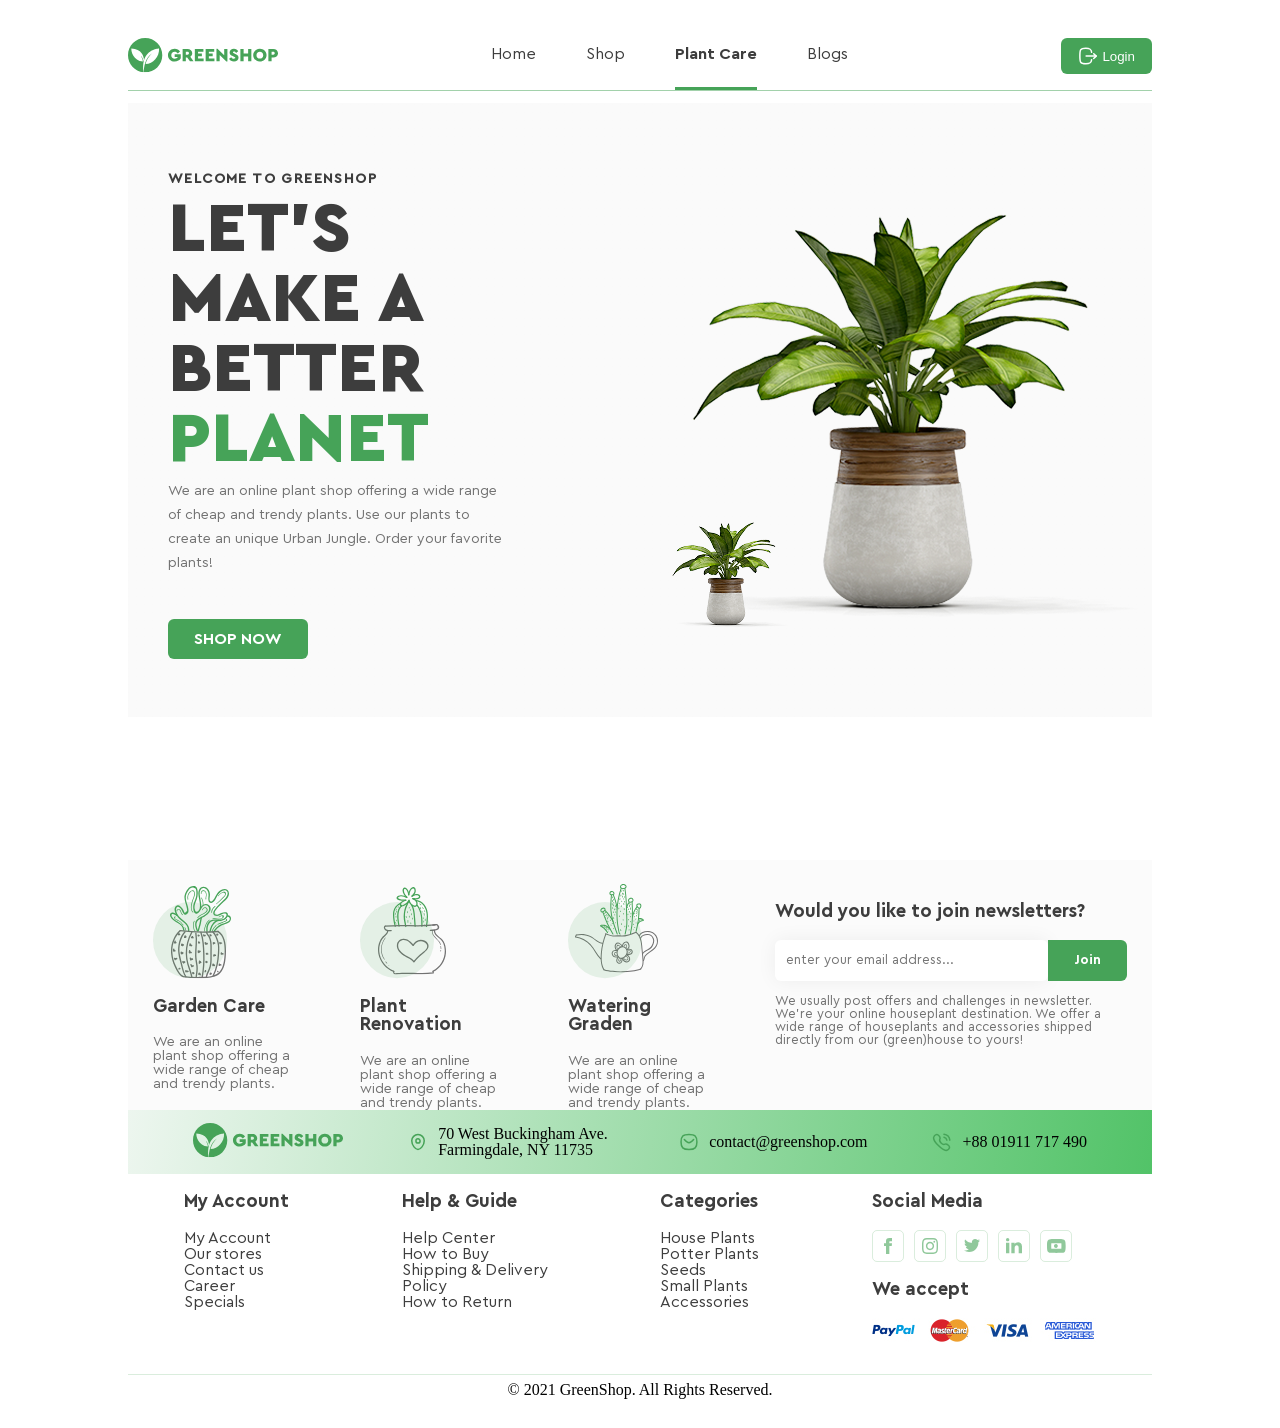
==== commit a1682524: "hw9  task 11" ====
--- a/index.html
+++ b/index.html
@@ -120,5 +120,147 @@
         
     </main>
     </div>
+    <footer class="footer">
+        <div class="footer-top">
+            <div class="footer_card">
+                <div class="footer_picter picter-1">
+
+                </div>
+                <h3>Garden Care</h3>
+                <p>We are an online plant shop offering a wide range of cheap and trendy plants.</p>
+            </div>
+            <div class="footer_card">
+                <div class="footer_picter picter-2">
+
+                </div>
+                <h3>Plant Renovation</h3>
+                <p>We are an online plant shop offering a wide range of cheap and trendy plants.</p>
+            </div>
+            <div class="footer_card">
+                <div class="footer_picter picter-3">
+
+                </div>
+                <h3>Watering Graden</h3>
+                <p>We are an online plant shop offering a wide range of cheap and trendy plants.</p>
+            </div>
+            <div class="newsletter">
+                <h3>
+                    Would you like to join newsletters?
+                </h3>
+                <div class="subscribe">
+                    <input type="email" placeholder="enter your email address...">
+                    <button>Join</button>                    
+                </div>
+                <p>We usually post offers and challenges in newsletter. We’re your online houseplant destination. We offer a wide range of houseplants and accessories shipped directly from our (green)house to yours!</p>
+            </div>
+        </div>
+        <div class="footer-mid">
+            <div class="logo5">
+                                <svg xmlns="http://www.w3.org/2000/svg" width="150" height="35" viewBox="0 0 150 35" fill="none">
+                <g clip-path="url(#clip0_4_3318)">
+                    <path d="M17.15 0C7.67748 0 0 7.67746 0 17.15C0 26.0201 6.73548 33.3175 15.3711 34.207C14.8496 29.9134 15.0436 26.4001 15.7067 23.5135C15.3347 21.7225 14.4898 19.0703 12.5734 17.1864C12.5734 17.1864 13.8348 19.0784 14.5181 21.6214C14.5181 21.6255 14.5221 21.6295 14.5221 21.6335C14.5949 21.9044 14.6596 22.1793 14.7162 22.4623C14.7283 22.527 14.7404 22.5917 14.7526 22.6604C14.8051 22.9515 14.8536 23.2426 14.886 23.5418C5.19513 22.3532 3.12921 13.6569 3.35561 10.3781C13.665 10.9482 15.7754 17.8292 16.0827 22.0985C19.4585 11.0412 30.1843 10.4024 31.0697 10.3781C31.4538 18.8763 25.1509 25.5026 17.6149 26.0807C17.6635 25.8503 17.7201 25.6198 17.7767 25.3934C17.7928 25.3247 17.813 25.26 17.8333 25.1913C17.8777 25.0296 17.9222 24.8679 17.9748 24.7061C17.995 24.6374 18.0192 24.5646 18.0394 24.4959C18.096 24.318 18.1567 24.1442 18.2173 23.9663C18.2335 23.9259 18.2456 23.8854 18.2618 23.845C18.3386 23.6348 18.4195 23.4326 18.5003 23.2305C18.5084 23.2143 18.5125 23.1941 18.5205 23.1779C18.5205 23.1779 18.5205 23.1779 18.5246 23.1779C20.4571 18.5043 24.0229 15.4439 24.0229 15.4439C17.0247 19.4868 15.8441 29.9983 15.6582 34.2231C16.1514 34.2676 16.6446 34.2999 17.15 34.2999C26.6225 34.2999 34.3 26.6225 34.3 17.15C34.3 7.67746 26.6225 0 17.15 0Z" fill="#46A358"/>
+                    <path d="M46.7037 10.7454C48.9718 10.7454 50.8234 11.7197 52.0242 13.4986L49.7763 15.4109C48.9718 14.287 47.9974 13.7048 46.6471 13.7048C44.569 13.7048 43.2753 15.0713 43.2753 17.1534C43.2753 19.2719 44.6418 20.695 46.8371 20.695C48.0177 20.695 48.9556 20.2826 49.554 19.5913V19.0091H46.6673V16.2357H52.7762V20.133C52.194 21.164 51.3692 21.9887 50.3019 22.6234C49.2346 23.242 48.0338 23.5614 46.7037 23.5614C42.9923 23.618 39.9237 20.7314 39.9763 17.1534C39.9197 13.5956 42.9923 10.6888 46.7037 10.7454Z" fill="#46A358"/>
+                    <path d="M61.9576 23.3316L59.168 19.4908H57.8379V23.3316H54.6157V10.9684H59.4672C62.2204 10.9684 64.2459 12.6543 64.2459 15.2215C64.2459 16.7376 63.5141 17.995 62.2972 18.7429L65.5558 23.3316H61.9576ZM57.8338 16.681H59.4833C60.3809 16.681 60.963 16.0988 60.963 15.2215C60.963 14.3442 60.3809 13.7782 59.4833 13.7782H57.8338V16.681Z" fill="#46A358"/>
+                    <path d="M66.8333 10.9684H75.4124V13.8712H70.0555V15.5773H73.876V18.2739H70.0555V20.4288H75.6388V23.3316H66.8333V10.9684Z" fill="#46A358"/>
+                    <path d="M77.644 10.9684H86.223V13.8712H80.8662V15.5773H84.6867V18.2739H80.8662V20.4288H86.4494V23.3316H77.644V10.9684Z" fill="#46A358"/>
+                    <path d="M99.4192 10.9684V23.558H98.3882L91.681 17.057V23.3316H88.4588V10.742H89.4897L96.197 17.15V10.9684H99.4192Z" fill="#46A358"/>
+                    <path d="M103.264 19.135C103.996 20.1094 104.764 20.7279 106.017 20.7279C106.862 20.7279 107.291 20.4288 107.291 19.8264C107.291 19.2846 107.008 19.1148 106.033 18.6822L104.76 18.1203C102.718 17.2187 101.631 16.0584 101.631 14.3927C101.631 12.2015 103.43 10.7379 105.957 10.7379C107.998 10.7379 109.442 11.7123 110.189 13.2284L108.035 14.8779C107.436 13.9803 106.874 13.568 105.993 13.568C105.318 13.568 104.889 13.8307 104.889 14.3563C104.889 14.8051 105.152 15.0517 105.957 15.3671L107.38 15.9654C109.535 16.867 110.545 17.9505 110.545 19.693C110.545 22.0904 108.576 23.5539 106.009 23.5539C103.782 23.5539 101.982 22.4866 101.081 20.7805L103.264 19.135Z" fill="#46A358"/>
+                    <path d="M112.393 10.9684H115.615V15.4843H120.131V10.9684H123.353V23.3316H120.131V18.3871H115.615V23.3316H112.393V10.9684Z" fill="#46A358"/>
+                    <path d="M131.843 10.742C135.441 10.6652 138.607 13.6084 138.53 17.15C138.603 20.7279 135.441 23.6146 131.843 23.558C128.229 23.6146 125.116 20.7279 125.193 17.15C125.116 13.6084 128.229 10.6692 131.843 10.742ZM131.859 13.7014C129.874 13.7014 128.488 15.1083 128.488 17.15C128.488 18.1809 128.807 19.0218 129.426 19.6606C130.044 20.2792 130.869 20.5986 131.859 20.5986C133.772 20.5986 135.231 19.2119 135.231 17.15C135.235 15.1083 133.772 13.7014 131.859 13.7014Z" fill="#46A358"/>
+                    <path d="M140.374 10.9684H145.225C147.979 10.9684 150.004 12.6543 150.004 15.2215C150.004 17.7524 147.926 19.4908 145.225 19.4908H143.596V23.3316H140.374V10.9684ZM145.242 16.681C146.139 16.681 146.721 16.0988 146.721 15.2215C146.721 14.3442 146.139 13.7782 145.242 13.7782H143.592V16.681H145.242Z" fill="#46A358"/>
+                </g>
+                <defs>
+                    <clipPath id="clip0_4_3318">
+                    <rect width="150" height="34.2999" fill="white"/>
+                    </clipPath>
+                </defs>
+                </svg>
+            </div>
+            <div class="icon_item">
+                <svg xmlns="http://www.w3.org/2000/svg" width="20" height="20" viewBox="0 0 20 20" fill="none">
+                <path fill-rule="evenodd" clip-rule="evenodd" d="M12.0918 8.92542C12.0918 7.77436 11.1591 6.84166 10.0081 6.84166C8.85787 6.84166 7.92517 7.77436 7.92517 8.92542C7.92517 10.0756 8.85787 11.0083 10.0081 11.0083C11.1591 11.0083 12.0918 10.0756 12.0918 8.92542Z" stroke="#46A358" stroke-width="1.5" stroke-linecap="round" stroke-linejoin="round"/>
+                <path fill-rule="evenodd" clip-rule="evenodd" d="M9.99959 17.5C7.58457 17.5 3.75 13.2989 3.75 8.8322C3.75 5.33539 6.54758 2.5 9.99959 2.5C13.4516 2.5 16.25 5.33539 16.25 8.8322C16.25 13.2989 12.4154 17.5 9.99959 17.5Z" stroke="#46A358" stroke-width="1.5" stroke-linecap="round" stroke-linejoin="round"/>
+                </svg>               
+                <p> 70 West Buckingham Ave. Farmingdale, NY 11735</p>
+            </div>
+            <div class="icon_item">
+                                <svg xmlns="http://www.w3.org/2000/svg" width="20" height="20" viewBox="0 0 20 20" fill="none">
+                <path d="M14.6208 7.51582C14.6208 7.51582 11.9457 10.7263 9.98917 10.7263C8.03345 10.7263 5.32835 7.51582 5.32835 7.51582" stroke="#46A358" stroke-width="1.5" stroke-linecap="round" stroke-linejoin="round"/>
+                <path fill-rule="evenodd" clip-rule="evenodd" d="M2.0434 9.97397C2.0434 4.27556 4.02752 2.37665 9.9799 2.37665C15.9323 2.37665 17.9164 4.27556 17.9164 9.97397C17.9164 15.6716 15.9323 17.5713 9.9799 17.5713C4.02752 17.5713 2.0434 15.6716 2.0434 9.97397Z" stroke="#46A358" stroke-width="1.5" stroke-linecap="round" stroke-linejoin="round"/>
+                </svg>
+                <p>contact@greenshop.com</p>
+            </div>
+            <div class="icon_item">
+                                <svg xmlns="http://www.w3.org/2000/svg" width="20" height="20" viewBox="0 0 20 20" fill="none">
+                <path d="M11.9604 2.29175C15.0446 2.63425 17.4813 5.06758 17.8279 8.15175" stroke="#46A358" stroke-width="1.5" stroke-linecap="round" stroke-linejoin="round"/>
+                <path d="M11.9604 5.24425C13.4363 5.53091 14.5896 6.68508 14.8771 8.16091" stroke="#46A358" stroke-width="1.5" stroke-linecap="round" stroke-linejoin="round"/>
+                <path fill-rule="evenodd" clip-rule="evenodd" d="M6.41709 13.5825C0.668773 7.83352 1.48617 5.20096 2.09214 4.35263C2.16999 4.21552 4.08875 1.34323 6.14551 3.02839C11.2507 7.23288 4.78761 6.63843 9.07452 10.9261C13.3623 15.2128 12.767 8.74996 16.9716 13.8541C18.6568 15.9117 15.7844 17.8303 15.6482 17.9073C14.7998 18.5141 12.1663 19.3315 6.41709 13.5825Z" stroke="#46A358" stroke-width="1.5" stroke-linecap="round" stroke-linejoin="round"/>
+                </svg>
+                <p>+88 01911 717 490</p>
+            </div>
+        </div>
+        <div class="footer-bootom">
+            <div>
+                <h3>My Account</h3>
+                <ul>
+                    <li>My Account</li>
+                    <li>Our stores</li>
+                    <li>Contact us</li>
+                    <li>Career</li>
+                    <li>Specials</li>
+                </ul>
+            </div>
+            <div>
+                <h3>Help & Guide</h3>
+                <ul>
+                    <li>Help Center</li>
+                    <li>How to Buy</li>
+                    <li>Shipping & Delivery</li>
+                    <li>Policy</li>
+                    <li>How to Return</li>
+                </ul>
+            </div>
+            <div>
+                <h3>Categories</h3>
+                <ul>
+                    <li>House Plants</li>
+                    <li>Potter Plants</li>
+                    <li>Seeds</li>
+                    <li>Small Plants</li>
+                    <li>Accessories</li>
+                </ul>
+            </div>
+            <div class="social-media">
+                <h3>Social Media</h3>
+                <div class="social-media_icons">
+                                        <svg xmlns="http://www.w3.org/2000/svg" width="32" height="32" viewBox="0 0 32 32" fill="none">
+                    <rect x="0.5" y="0.5" width="31" height="31" rx="4.5" stroke="#46A358" stroke-opacity="0.2"/>
+                    <path d="M14 13.3333H12V16H14V24H17.3333V16H19.7333L20 13.3333H17.3333V12.2C17.3333 11.6 17.4667 11.3333 18.0667 11.3333H20V8H17.4667C15.0667 8 14 9.06667 14 11.0667V13.3333Z" fill="#46A358" fill-opacity="0.6"/>
+                    </svg>
+                    <svg xmlns="http://www.w3.org/2000/svg" width="32" height="32" viewBox="0 0 32 32" fill="none">
+                    <rect x="0.5" y="0.5" width="31" height="31" rx="4.5" stroke="#46A358" stroke-opacity="0.2"/>
+                    <path d="M16 9.46667C18.1333 9.46667 18.4 9.46667 19.2667 9.53333C21.4667 9.6 22.4667 10.6667 22.5333 12.8C22.6 13.6667 22.6 13.8667 22.6 16C22.6 18.1333 22.6 18.4 22.5333 19.2C22.4667 21.3333 21.4 22.4 19.2667 22.4667C18.4 22.5333 18.2 22.5333 16 22.5333C13.8667 22.5333 13.6 22.5333 12.8 22.4667C10.6 22.4 9.6 21.3333 9.53333 19.2C9.46667 18.3333 9.46667 18.1333 9.46667 16C9.46667 13.8667 9.46667 13.6 9.53333 12.8C9.6 10.6667 10.6667 9.6 12.8 9.53333C13.6 9.46667 13.8667 9.46667 16 9.46667ZM16 8C13.8 8 13.5333 8 12.7333 8.06667C9.8 8.2 8.2 9.8 8.06667 12.7333C8 13.5333 8 13.8 8 16C8 18.2 8 18.4667 8.06667 19.2667C8.2 22.2 9.8 23.8 12.7333 23.9333C13.5333 24 13.8 24 16 24C18.2 24 18.4667 24 19.2667 23.9333C22.2 23.8 23.8 22.2 23.9333 19.2667C24 18.4667 24 18.2 24 16C24 13.8 24 13.5333 23.9333 12.7333C23.8 9.8 22.2 8.2 19.2667 8.06667C18.4667 8 18.2 8 16 8ZM16 11.8667C13.7333 11.8667 11.8667 13.7333 11.8667 16C11.8667 18.2667 13.7333 20.1333 16 20.1333C18.2667 20.1333 20.1333 18.2667 20.1333 16C20.1333 13.7333 18.2667 11.8667 16 11.8667ZM16 18.6667C14.5333 18.6667 13.3333 17.4667 13.3333 16C13.3333 14.5333 14.5333 13.3333 16 13.3333C17.4667 13.3333 18.6667 14.5333 18.6667 16C18.6667 17.4667 17.4667 18.6667 16 18.6667ZM20.2667 10.8C19.7333 10.8 19.3333 11.2 19.3333 11.7333C19.3333 12.2667 19.7333 12.6667 20.2667 12.6667C20.8 12.6667 21.2 12.2667 21.2 11.7333C21.2 11.2 20.8 10.8 20.2667 10.8Z" fill="#46A358" fill-opacity="0.6"/>
+                    </svg>
+                    <svg xmlns="http://www.w3.org/2000/svg" width="32" height="32" viewBox="0 0 32 32" fill="none">
+                    <rect x="0.5" y="0.5" width="31" height="31" rx="4.5" stroke="#46A358" stroke-opacity="0.2"/>
+                    <path d="M13.0319 22.0036C19.0699 22.0036 22.3718 17.0012 22.3718 12.6636C22.3718 12.5214 22.3689 12.38 22.3624 12.2392C23.0033 11.7759 23.5605 11.1976 24 10.5395C23.4118 10.8008 22.7789 10.9768 22.1149 11.0562C22.7926 10.6498 23.313 10.0067 23.5585 9.24021C22.9241 9.61636 22.2217 9.88969 21.4742 10.0371C20.8749 9.39908 20.0218 9 19.0779 9C17.2648 9 15.7946 10.4702 15.7946 12.2823C15.7946 12.54 15.8236 12.7904 15.8796 13.0308C13.1516 12.8938 10.7324 11.5874 9.11352 9.60125C8.83127 10.0862 8.66877 10.65 8.66877 11.2511C8.66877 12.3899 9.24837 13.3953 10.1297 13.9836C9.59121 13.9671 9.08531 13.8189 8.64293 13.5729C8.6422 13.5866 8.6422 13.6004 8.6422 13.6148C8.6422 15.2047 9.77392 16.532 11.2758 16.8329C11.0001 16.908 10.71 16.9484 10.4105 16.9484C10.199 16.9484 9.99338 16.9273 9.79339 16.8893C10.2112 18.1933 11.4232 19.1425 12.8601 19.1693C11.7364 20.0499 10.3209 20.5745 8.78305 20.5745C8.51827 20.5745 8.25695 20.5594 8 20.529C9.45273 21.46 11.1777 22.0036 13.0319 22.0036Z" fill="#46A358" fill-opacity="0.6"/>
+                    </svg>
+                    <svg xmlns="http://www.w3.org/2000/svg" width="32" height="32" viewBox="0 0 32 32" fill="none">
+                    <rect x="0.5" y="0.5" width="31" height="31" rx="4.5" stroke="#46A358" stroke-opacity="0.2"/>
+                    <path d="M11.3333 9.66667C11.3333 10.6 10.6 11.3333 9.66667 11.3333C8.73333 11.3333 8 10.6 8 9.66667C8 8.73333 8.73333 8 9.66667 8C10.6 8 11.3333 8.73333 11.3333 9.66667ZM11.3333 12.6667H8V23.3333H11.3333V12.6667ZM16.6667 12.6667H13.3333V23.3333H16.6667V17.7333C16.6667 14.6 20.6667 14.3333 20.6667 17.7333V23.3333H24V16.6C24 11.3333 18.0667 11.5333 16.6667 14.1333V12.6667Z" fill="#46A358" fill-opacity="0.6"/>
+                    </svg>
+                    <svg xmlns="http://www.w3.org/2000/svg" width="32" height="32" viewBox="0 0 32 32" fill="none">
+                    <rect x="0.5" y="0.5" width="31" height="31" rx="4.5" stroke="#46A358" stroke-opacity="0.2"/>
+                    <path fill-rule="evenodd" clip-rule="evenodd" d="M22.1653 13.4299L22.168 13.4306C22.168 13.4306 22.1676 13.4305 22.1667 13.4303C22.1663 13.4302 22.1658 13.4301 22.1653 13.4299ZM11.3244 13.3569C13.9176 13.1957 18.7483 13.1957 21.3415 13.3569L21.3422 13.3644C21.4047 13.9972 21.4299 14.8414 21.4299 16.0192C21.4299 17.1824 21.4053 18.0269 21.3441 18.665C18.6962 18.7703 13.9713 18.7703 11.3228 18.665C11.261 18.0332 11.236 17.1914 11.236 16.0192C11.236 14.8414 11.2612 13.9972 11.3237 13.3644L11.3244 13.3569ZM22.2422 18.6111C22.2422 18.6111 22.2405 18.6115 22.237 18.6122L22.2422 18.6111ZM10.4979 18.6077L10.5006 18.6084C10.4988 18.6079 10.4979 18.6077 10.4979 18.6077ZM7 16.0192C7 20.8412 7.38887 22.63 10.4221 22.8633C13.222 23.0189 19.4439 23.0189 22.2438 22.8633C25.277 22.7078 25.6659 20.8412 25.6659 16.0192C25.6659 11.1971 25.277 9.40832 22.2438 9.17499C19.4439 8.94167 13.222 8.94167 10.4221 9.17499C7.38887 9.40832 7 11.1971 7 16.0192ZM10.4979 13.4306C10.4979 13.4306 10.4988 13.4304 10.5007 13.4299L10.4979 13.4306ZM16.7823 17.7389C15.5039 18.3781 13.9997 17.4484 13.9997 16.0192C13.9997 14.5899 15.5039 13.6602 16.7823 14.2994C18.1994 15.008 18.1994 17.0303 16.7823 17.7389Z" fill="#46A358" fill-opacity="0.6"/>
+                    </svg>
+                </div>
+                <h3>We accept</h3>
+                <img src="./img/image 16.png" alt="">
+            </div>
+        </div>
+        <div class="copyright">
+        © 2021 GreenShop. All Rights Reserved.
+    </div>
+    </footer>
 </body>
 </html>
--- a/styles/home.css
+++ b/styles/home.css
@@ -249,4 +249,126 @@
             bottom: 0;
             left: 0;
             padding-left: 55px;
-        }+        }
+
+.footer {
+    padding: 91px 120px 22px 120px;
+    
+    
+}
+.footer-top{
+    background-color: #FBFBFB;
+    display: flex;
+    justify-content: space-evenly;
+    padding: 24px 25px;
+    gap: 61px;
+}
+.footer_card{
+    max-width: 204px;
+    max-height: 202px;
+}
+.footer_card h3, .newsletter h3{
+    color: #3D3D3D;
+font-family: "CeraPro Bold";
+}
+.footer_card p{
+    color: #727272;
+font-family: "CeraPro Regular";
+font-size: 14px;
+}
+.newsletter p{
+    color: #727272;
+font-family: "CeraPro Regular";
+font-size: 13px;
+max-width: 354px;
+}
+.footer_picter{
+    width: 90px;
+    height: 95px;
+    background-repeat: no-repeat;
+   
+}
+.picter-1{
+    background-image: url("../img/Ellipse 10.svg"), url("../img/Frame.svg"), url("../img/Frame_1.svg");
+    background-position: bottom left 0%, right 50% bottom, right 40% top 5%; 
+}
+.picter-2{
+   background-image: url("../img/Ellipse 10.svg"), url("../img/Frame2.svg"), url("../img/Frame3.svg");
+    background-position: bottom left 0%, right 20% bottom 10%, right 40% top 5%;
+}
+.picter-3{
+    background-image: url("../img/Ellipse 10.svg"), url("../img/Frame4.svg"), url("../img/Frame5.svg");
+    background-position: bottom left 0%, right 0% bottom 12%, right 30% top 0%; 
+}
+
+.subscribe {
+    display:flex;
+}
+
+
+.subscribe input {
+    border-radius: 6px;
+    background: #FFF;
+    box-shadow: 0 0 20px 0 rgba(0, 0, 0, 0.06);
+    color: #ACACAC;
+    font-family: "CeraPro Regular";
+    padding: 12px 86px 12px 11px;
+    border: none;
+
+}
+
+
+.subscribe button {
+    border-radius: 0 6px 6px 0;
+    background: #46A358;
+    color: #FFF;
+    font-family: "CeraPro Bold";
+    padding: 12px 26px;
+    border: none;
+}
+.footer-mid{
+    display: flex;
+    /* gap: 155px; */
+    display:flex;
+    align-items:center;
+    justify-content:space-evenly;
+    background: linear-gradient( 100deg, #EDF6EF, #52C368);
+}
+.icon_item{
+   display: flex;
+    align-items: center;
+    gap: 10px; 
+    
+    
+}
+.icon_item p {
+    max-width: 176px;
+}
+.footer-bootom{
+    display: flex;
+    justify-content: space-around;
+    margin-bottom: 27px;
+}
+.footer-bootom h3{
+    color: #3D3D3D;
+font-family: "CeraPro Bold";
+}
+.footer-bootom ul{
+    padding: 0;
+}
+
+.footer-bootom li{
+    color: #3D3D3D;
+font-family: "CeraPro Regular";
+}
+.social-media_icons{
+    display: flex;
+    gap: 10px;
+    
+}
+.copyright {
+    text-align:center;
+    border-top:1px solid rgba(70, 163, 88, 0.20);;
+    padding-top: 7px;
+}
+
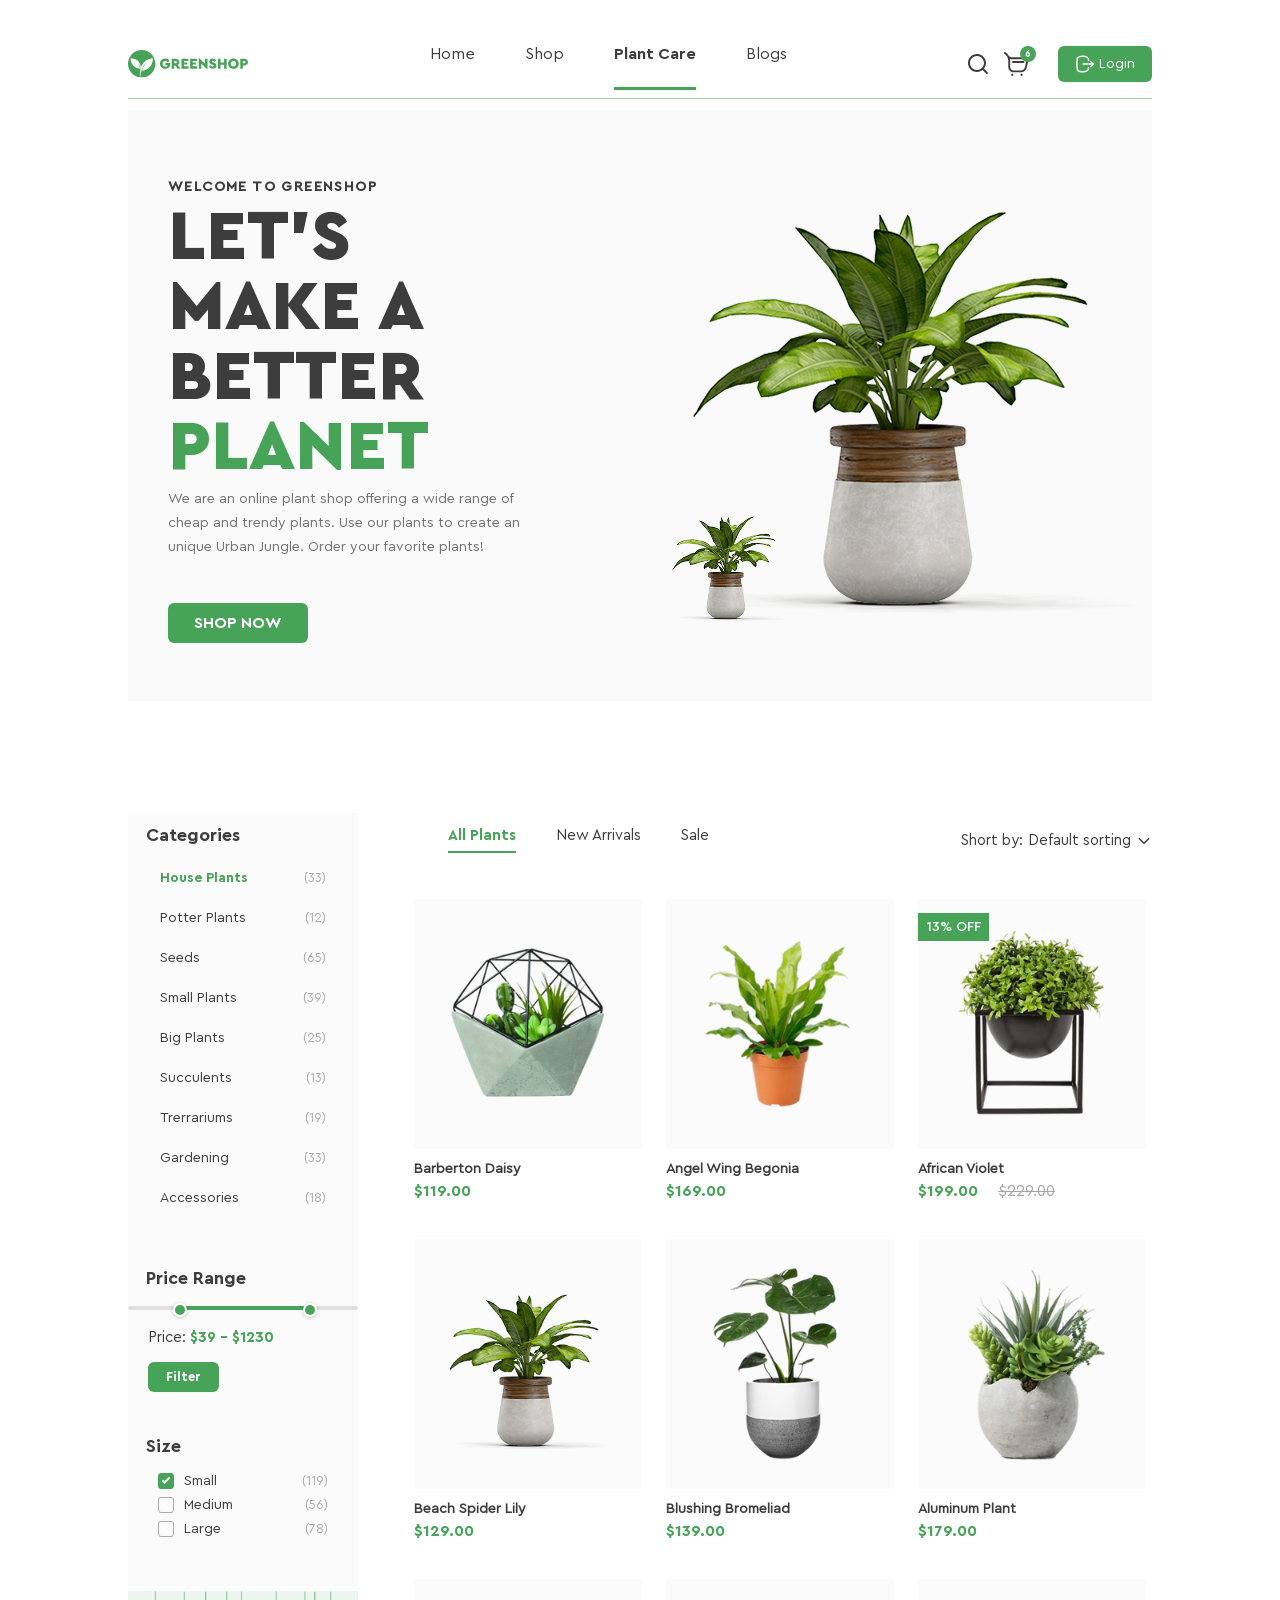
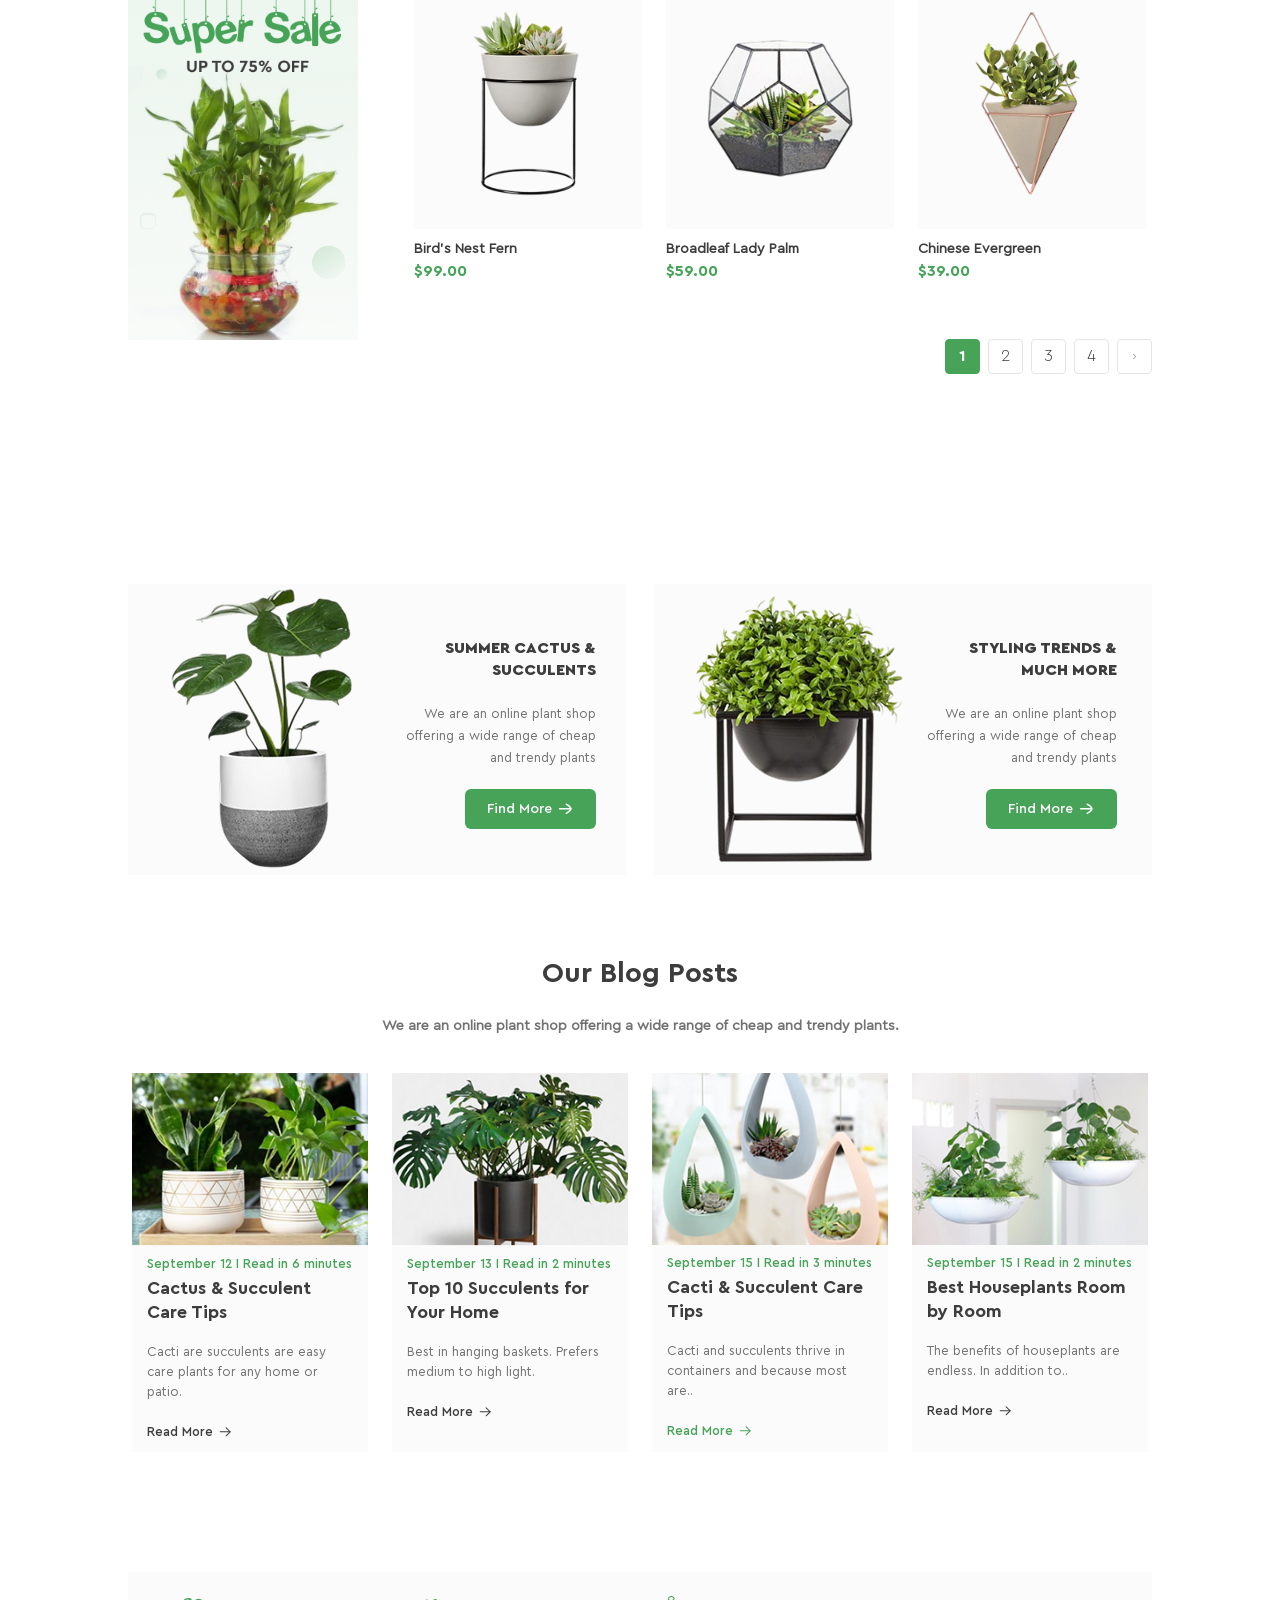
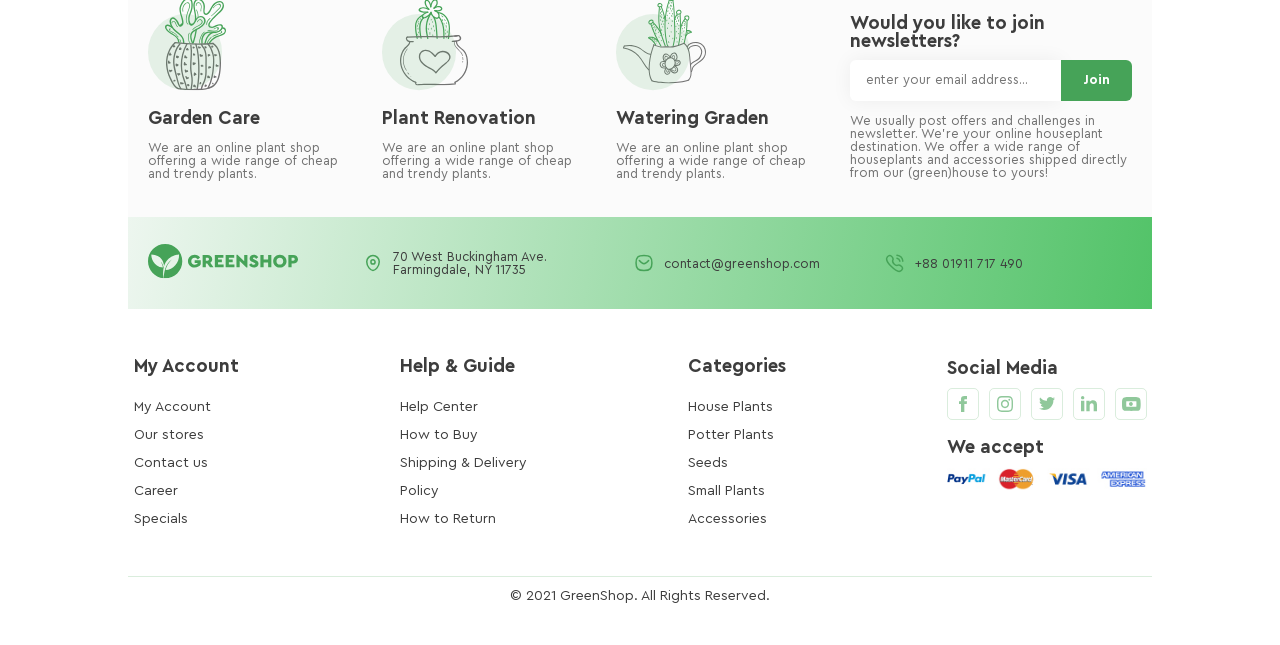
==== commit 94b28375: "hw10 finish task" ====
--- a/index.html
+++ b/index.html
@@ -5,32 +5,34 @@
     <meta name="viewport" content="width=device-width, initial-scale=1.0">
     <title>GreenShop</title>
     <link rel="stylesheet" href="./styles/reset.css">
-    <link rel="stylesheet" href="./styles/home.css">
-        <link rel="preconnect" href="https://fonts.googleapis.com">
-        <link rel="preconnect" href="https://fonts.gstatic.com" crossorigin>
-        <link href="https://fonts.googleapis.com/css2?family=Encode+Sans+Expanded:wght@100;200;300;400;500;600;700;800;900&display=swap" rel="stylesheet">
+    <link rel="stylesheet" href="./styles/main.css">
+    <link rel="preconnect" href="https://fonts.googleapis.com">
+    <link rel="preconnect" href="https://fonts.gstatic.com" crossorigin>
+    <link href="https://fonts.googleapis.com/css2?family=Encode+Sans+Expanded:wght@100;200;300;400;500;600;700;800;900&display=swap" rel="stylesheet">
 </head>
 <body>
-    <div class="container">
+
+    <!-- ========== HOME PAGE ========== -->
+    <div class="home">
         <header class="header">
-                    <svg xmlns="http://www.w3.org/2000/svg" width="150" height="35" viewBox="0 0 150 35" fill="none">
-            <g clip-path="url(#clip0_1_1069)">
-                <path d="M17.15 0C7.67748 0 0 7.67746 0 17.15C0 26.0201 6.73548 33.3175 15.3711 34.207C14.8496 29.9134 15.0436 26.4001 15.7067 23.5135C15.3347 21.7225 14.4898 19.0703 12.5734 17.1864C12.5734 17.1864 13.8348 19.0784 14.5181 21.6214C14.5181 21.6255 14.5221 21.6295 14.5221 21.6335C14.5949 21.9044 14.6596 22.1793 14.7162 22.4623C14.7283 22.527 14.7404 22.5917 14.7526 22.6604C14.8051 22.9515 14.8536 23.2426 14.886 23.5418C5.19513 22.3532 3.12921 13.6569 3.35561 10.3781C13.665 10.9482 15.7754 17.8292 16.0827 22.0985C19.4585 11.0412 30.1843 10.4024 31.0697 10.3781C31.4538 18.8763 25.1509 25.5026 17.6149 26.0807C17.6635 25.8503 17.7201 25.6198 17.7767 25.3934C17.7928 25.3247 17.813 25.26 17.8333 25.1913C17.8777 25.0296 17.9222 24.8679 17.9748 24.7061C17.995 24.6374 18.0192 24.5646 18.0394 24.4959C18.096 24.318 18.1567 24.1442 18.2173 23.9663C18.2335 23.9259 18.2456 23.8854 18.2618 23.845C18.3386 23.6348 18.4195 23.4326 18.5003 23.2305C18.5084 23.2143 18.5125 23.1941 18.5205 23.1779C18.5205 23.1779 18.5205 23.1779 18.5246 23.1779C20.4571 18.5043 24.0229 15.4439 24.0229 15.4439C17.0247 19.4868 15.8441 29.9983 15.6582 34.2231C16.1514 34.2676 16.6446 34.2999 17.15 34.2999C26.6225 34.2999 34.3 26.6225 34.3 17.15C34.3 7.67746 26.6225 0 17.15 0Z" fill="#46A358"/>
-                <path d="M46.7037 10.7454C48.9718 10.7454 50.8235 11.7197 52.0242 13.4986L49.7764 15.4109C48.9718 14.287 47.9975 13.7048 46.6471 13.7048C44.5691 13.7048 43.2753 15.0713 43.2753 17.1534C43.2753 19.2719 44.6418 20.695 46.8372 20.695C48.0177 20.695 48.9556 20.2826 49.554 19.5912V19.0091H46.6673V16.2356H52.7762V20.133C52.194 21.1639 51.3693 21.9887 50.3019 22.6234C49.2346 23.242 48.0339 23.5614 46.7037 23.5614C42.9923 23.618 39.9237 20.7313 39.9763 17.1534C39.9197 13.5956 42.9923 10.6888 46.7037 10.7454Z" fill="#46A358"/>
-                <path d="M61.9576 23.3316L59.168 19.4908H57.8379V23.3316H54.6157V10.9684H59.4672C62.2204 10.9684 64.2459 12.6543 64.2459 15.2215C64.2459 16.7376 63.5141 17.995 62.2972 18.7429L65.5558 23.3316H61.9576ZM57.8338 16.681H59.4833C60.3809 16.681 60.963 16.0988 60.963 15.2215C60.963 14.3442 60.3809 13.7782 59.4833 13.7782H57.8338V16.681Z" fill="#46A358"/>
-                <path d="M66.8333 10.9684H75.4124V13.8712H70.0555V15.5773H73.876V18.2739H70.0555V20.4288H75.6388V23.3316H66.8333V10.9684Z" fill="#46A358"/>
-                <path d="M77.6441 10.9684H86.2231V13.8712H80.8663V15.5773H84.6868V18.2739H80.8663V20.4288H86.4495V23.3316H77.6441V10.9684Z" fill="#46A358"/>
-                <path d="M99.4192 10.9683V23.5579H98.3882L91.681 17.057V23.3315H88.4588V10.7419H89.4897L96.197 17.1499V10.9683H99.4192Z" fill="#46A358"/>
-                <path d="M103.264 19.135C103.996 20.1094 104.764 20.7279 106.017 20.7279C106.862 20.7279 107.291 20.4288 107.291 19.8264C107.291 19.2846 107.008 19.1148 106.033 18.6822L104.76 18.1203C102.718 17.2187 101.631 16.0584 101.631 14.3927C101.631 12.2014 103.43 10.7379 105.957 10.7379C107.998 10.7379 109.442 11.7123 110.19 13.2283L108.035 14.8778C107.436 13.9803 106.874 13.5679 105.993 13.5679C105.318 13.5679 104.889 13.8307 104.889 14.3563C104.889 14.8051 105.152 15.0517 105.957 15.367L107.38 15.9654C109.535 16.867 110.545 17.9505 110.545 19.6929C110.545 22.0904 108.576 23.5539 106.009 23.5539C103.782 23.5539 101.982 22.4866 101.081 20.7805L103.264 19.135Z" fill="#46A358"/>
-                <path d="M112.393 10.9684H115.615V15.4843H120.131V10.9684H123.353V23.3316H120.131V18.3871H115.615V23.3316H112.393V10.9684Z" fill="#46A358"/>
-                <path d="M131.843 10.7419C135.441 10.6651 138.607 13.6084 138.53 17.1499C138.603 20.7279 135.441 23.6145 131.843 23.5579C128.229 23.6145 125.116 20.7279 125.193 17.1499C125.116 13.6084 128.229 10.6692 131.843 10.7419ZM131.859 13.7014C129.874 13.7014 128.488 15.1083 128.488 17.1499C128.488 18.1809 128.807 19.0218 129.426 19.6606C130.044 20.2791 130.869 20.5985 131.859 20.5985C133.772 20.5985 135.231 19.2118 135.231 17.1499C135.235 15.1083 133.772 13.7014 131.859 13.7014Z" fill="#46A358"/>
-                <path d="M140.374 10.9684H145.226C147.979 10.9684 150.004 12.6543 150.004 15.2215C150.004 17.7524 147.926 19.4908 145.226 19.4908H143.596V23.3316H140.374V10.9684ZM145.242 16.681C146.139 16.681 146.721 16.0988 146.721 15.2215C146.721 14.3442 146.139 13.7782 145.242 13.7782H143.592V16.681H145.242Z" fill="#46A358"/>
-            </g>
-            <defs>
-                <clipPath id="clip0_1_1069">
-                <rect width="150" height="34.2999" fill="white"/>
-                </clipPath>
-            </defs>
+            <svg xmlns="http://www.w3.org/2000/svg" width="150" height="35" viewBox="0 0 150 35" fill="none">
+                <g clip-path="url(#clip0_1_1069)">
+                    <path d="M17.15 0C7.67748 0 0 7.67746 0 17.15C0 26.0201 6.73548 33.3175 15.3711 34.207C14.8496 29.9134 15.0436 26.4001 15.7067 23.5135C15.3347 21.7225 14.4898 19.0703 12.5734 17.1864C12.5734 17.1864 13.8348 19.0784 14.5181 21.6214C14.5181 21.6255 14.5221 21.6295 14.5221 21.6335C14.5949 21.9044 14.6596 22.1793 14.7162 22.4623C14.7283 22.527 14.7404 22.5917 14.7526 22.6604C14.8051 22.9515 14.8536 23.2426 14.886 23.5418C5.19513 22.3532 3.12921 13.6569 3.35561 10.3781C13.665 10.9482 15.7754 17.8292 16.0827 22.0985C19.4585 11.0412 30.1843 10.4024 31.0697 10.3781C31.4538 18.8763 25.1509 25.5026 17.6149 26.0807C17.6635 25.8503 17.7201 25.6198 17.7767 25.3934C17.7928 25.3247 17.813 25.26 17.8333 25.1913C17.8777 25.0296 17.9222 24.8679 17.9748 24.7061C17.995 24.6374 18.0192 24.5646 18.0394 24.4959C18.096 24.318 18.1567 24.1442 18.2173 23.9663C18.2335 23.9259 18.2456 23.8854 18.2618 23.845C18.3386 23.6348 18.4195 23.4326 18.5003 23.2305C18.5084 23.2143 18.5125 23.1941 18.5205 23.1779C18.5205 23.1779 18.5205 23.1779 18.5246 23.1779C20.4571 18.5043 24.0229 15.4439 24.0229 15.4439C17.0247 19.4868 15.8441 29.9983 15.6582 34.2231C16.1514 34.2676 16.6446 34.2999 17.15 34.2999C26.6225 34.2999 34.3 26.6225 34.3 17.15C34.3 7.67746 26.6225 0 17.15 0Z" fill="#46A358"/>
+                    <path d="M46.7037 10.7454C48.9718 10.7454 50.8235 11.7197 52.0242 13.4986L49.7764 15.4109C48.9718 14.287 47.9975 13.7048 46.6471 13.7048C44.5691 13.7048 43.2753 15.0713 43.2753 17.1534C43.2753 19.2719 44.6418 20.695 46.8372 20.695C48.0177 20.695 48.9556 20.2826 49.554 19.5912V19.0091H46.6673V16.2356H52.7762V20.133C52.194 21.1639 51.3693 21.9887 50.3019 22.6234C49.2346 23.242 48.0339 23.5614 46.7037 23.5614C42.9923 23.618 39.9237 20.7313 39.9763 17.1534C39.9197 13.5956 42.9923 10.6888 46.7037 10.7454Z" fill="#46A358"/>
+                    <path d="M61.9576 23.3316L59.168 19.4908H57.8379V23.3316H54.6157V10.9684H59.4672C62.2204 10.9684 64.2459 12.6543 64.2459 15.2215C64.2459 16.7376 63.5141 17.995 62.2972 18.7429L65.5558 23.3316H61.9576ZM57.8338 16.681H59.4833C60.3809 16.681 60.963 16.0988 60.963 15.2215C60.963 14.3442 60.3809 13.7782 59.4833 13.7782H57.8338V16.681Z" fill="#46A358"/>
+                    <path d="M66.8333 10.9684H75.4124V13.8712H70.0555V15.5773H73.876V18.2739H70.0555V20.4288H75.6388V23.3316H66.8333V10.9684Z" fill="#46A358"/>
+                    <path d="M77.6441 10.9684H86.2231V13.8712H80.8663V15.5773H84.6868V18.2739H80.8663V20.4288H86.4495V23.3316H77.6441V10.9684Z" fill="#46A358"/>
+                    <path d="M99.4192 10.9683V23.5579H98.3882L91.681 17.057V23.3315H88.4588V10.7419H89.4897L96.197 17.1499V10.9683H99.4192Z" fill="#46A358"/>
+                    <path d="M103.264 19.135C103.996 20.1094 104.764 20.7279 106.017 20.7279C106.862 20.7279 107.291 20.4288 107.291 19.8264C107.291 19.2846 107.008 19.1148 106.033 18.6822L104.76 18.1203C102.718 17.2187 101.631 16.0584 101.631 14.3927C101.631 12.2014 103.43 10.7379 105.957 10.7379C107.998 10.7379 109.442 11.7123 110.19 13.2283L108.035 14.8778C107.436 13.9803 106.874 13.5679 105.993 13.5679C105.318 13.5679 104.889 13.8307 104.889 14.3563C104.889 14.8051 105.152 15.0517 105.957 15.367L107.38 15.9654C109.535 16.867 110.545 17.9505 110.545 19.6929C110.545 22.0904 108.576 23.5539 106.009 23.5539C103.782 23.5539 101.982 22.4866 101.081 20.7805L103.264 19.135Z" fill="#46A358"/>
+                    <path d="M112.393 10.9684H115.615V15.4843H120.131V10.9684H123.353V23.3316H120.131V18.3871H115.615V23.3316H112.393V10.9684Z" fill="#46A358"/>
+                    <path d="M131.843 10.7419C135.441 10.6651 138.607 13.6084 138.53 17.1499C138.603 20.7279 135.441 23.6145 131.843 23.5579C128.229 23.6145 125.116 20.7279 125.193 17.1499C125.116 13.6084 128.229 10.6692 131.843 10.7419ZM131.859 13.7014C129.874 13.7014 128.488 15.1083 128.488 17.1499C128.488 18.1809 128.807 19.0218 129.426 19.6606C130.044 20.2791 130.869 20.5985 131.859 20.5985C133.772 20.5985 135.231 19.2118 135.231 17.1499C135.235 15.1083 133.772 13.7014 131.859 13.7014Z" fill="#46A358"/>
+                    <path d="M140.374 10.9684H145.226C147.979 10.9684 150.004 12.6543 150.004 15.2215C150.004 17.7524 147.926 19.4908 145.226 19.4908H143.596V23.3316H140.374V10.9684ZM145.242 16.681C146.139 16.681 146.721 16.0988 146.721 15.2215C146.721 14.3442 146.139 13.7782 145.242 13.7782H143.592V16.681H145.242Z" fill="#46A358"/>
+                </g>
+                <defs>
+                    <clipPath id="clip0_1_1069">
+                        <rect width="150" height="34.2999" fill="white"/>
+                    </clipPath>
+                </defs>
             </svg>
             <menu class="menu">
                 <li class="menuItem">Home</li>
@@ -41,161 +43,419 @@
                         <li class="sublistItem"><a href="">Fungicides</a></li>
                         <li class="sublistItem"><a href="">Fertilizer</a></li>
                         <li class="sublistItem has-flyout">
-
-                        <a href="" class="priming-link">
-                            Priming
-
-                            <span class="icon">
-                                                                <svg class="icon-default" xmlns="http://www.w3.org/2000/svg" width="6" height="10" viewBox="0 0 6 10" fill="none">
-                                <path d="M0.175481 0.945805C-0.0577829 0.730097 -0.0585955 0.379612 0.173666 0.162973C0.384812 -0.0339699 0.715893 -0.0524979 0.949599 0.107825L1.01657 0.161288L5.82452 4.60737C6.03721 4.80406 6.05656 5.11265 5.88256 5.32969L5.82455 5.39186L1.01661 9.83868C0.783363 10.0544 0.405981 10.0537 0.1737 9.83706C-0.0374635 9.64013 -0.0560146 9.33257 0.117598 9.1162L0.175446 9.05423L4.55905 4.99941L0.175481 0.945805Z" fill="#3D3D3D"/>
-                                </svg>
-
-                                                                <svg class="icon-active" xmlns="http://www.w3.org/2000/svg" width="6" height="10" viewBox="0 0 6 10" fill="none">
-                                <path d="M5.82452 9.0542C6.05778 9.2699 6.0586 9.62039 5.82633 9.83703C5.61519 10.034 5.28411 10.0525 5.0504 9.89217L4.98343 9.83871L0.17548 5.39263C-0.0372109 5.19594 -0.0565596 4.88735 0.117444 4.67031L0.175446 4.60814L4.98339 0.16132C5.21664 -0.0544048 5.59402 -0.0536792 5.8263 0.162941C6.03746 0.359869 6.05601 0.667429 5.8824 0.883799L5.82455 0.945772L1.44095 5.00059L5.82452 9.0542Z" fill="white"/>
-                                </svg>
-                            </span>
-                        </a>
-
-                        <ul class="flyout">
-                            <li><a href="">Universal</a></li>
-                            <li><a href="">For Ficus</a></li>
-                            <li><a href="">For Cacti</a></li>
-                            <li><a href="">For Citrus</a></li>
-                            <li><a href="">For those in bloom</a></li>
-                            <li><a href="">For Orchids</a></li>
-                        </ul>
-
-                </li>
+                            <a href="" class="priming-link">
+                                Priming
+                                <span class="icon">
+                                    <svg class="icon-default" xmlns="http://www.w3.org/2000/svg" width="6" height="10" viewBox="0 0 6 10" fill="none">
+                                        <path d="M0.175481 0.945805C-0.0577829 0.730097 -0.0585955 0.379612 0.173666 0.162973C0.384812 -0.0339699 0.715893 -0.0524979 0.949599 0.107825L1.01657 0.161288L5.82452 4.60737C6.03721 4.80406 6.05656 5.11265 5.88256 5.32969L5.82455 5.39186L1.01661 9.83868C0.783363 10.0544 0.405981 10.0537 0.1737 9.83706C-0.0374635 9.64013 -0.0560146 9.33257 0.117598 9.1162L0.175446 9.05423L4.55905 4.99941L0.175481 0.945805Z" fill="#3D3D3D"/>
+                                    </svg>
+                                    <svg class="icon-active" xmlns="http://www.w3.org/2000/svg" width="6" height="10" viewBox="0 0 6 10" fill="none">
+                                        <path d="M5.82452 9.0542C6.05778 9.2699 6.0586 9.62039 5.82633 9.83703C5.61519 10.034 5.28411 10.0525 5.0504 9.89217L4.98343 9.83871L0.17548 5.39263C-0.0372109 5.19594 -0.0565596 4.88735 0.117444 4.67031L0.175446 4.60814L4.98339 0.16132C5.21664 -0.0544048 5.59402 -0.0536792 5.8263 0.162941C6.03746 0.359869 6.05601 0.667429 5.8824 0.883799L5.82455 0.945772L1.44095 5.00059L5.82452 9.0542Z" fill="white"/>
+                                    </svg>
+                                </span>
+                            </a>
+                            <ul class="flyout">
+                                <li><a href="">Universal</a></li>
+                                <li><a href="">For Ficus</a></li>
+                                <li><a href="">For Cacti</a></li>
+                                <li><a href="">For Citrus</a></li>
+                                <li><a href="">For those in bloom</a></li>
+                                <li><a href="">For Orchids</a></li>
+                            </ul>
+                        </li>
                     </ul>
                 </li>
                 <li class="menuItem">Blogs</li>
             </menu>
-            <button class="headerbtn">
-                                <svg xmlns="http://www.w3.org/2000/svg" width="20" height="20" viewBox="0 0 20 20" fill="none">
-                <path d="M18.1592 10.1006H8.125" stroke="white" stroke-width="1.5" stroke-linecap="round" stroke-linejoin="round"/>
-                <path d="M15.7202 7.67059L18.1602 10.1006L15.7202 12.5306" stroke="white" stroke-width="1.5" stroke-linecap="round" stroke-linejoin="round"/>
-                <path d="M13.6332 6.35826C13.3582 3.37493 12.2415 2.2916 7.79985 2.2916C1.88234 2.2916 1.88234 4.2166 1.88234 9.99993C1.88234 15.7833 1.88234 17.7083 7.79985 17.7083C12.2415 17.7083 13.3582 16.6249 13.6332 13.6416" stroke="white" stroke-width="1.5" stroke-linecap="round" stroke-linejoin="round"/>
-                </svg>
-                Login
+            <button class="burger" id="burger" aria-label="Open menu">
+                <span></span><span></span><span></span>
             </button>
+                <div class="header-end">
+                    <div class="header-icons">
+                        <button class="icon-action" aria-label="Search">
+                            <svg xmlns="http://www.w3.org/2000/svg" width="20" height="20" viewBox="0 0 20 20" fill="none">
+                                <path d="M14.5726 16.0029C10.5755 19.1865 4.988 18.3056 2.02842 14.6542C-0.828088 11.129 -0.64944 6.04347 2.44943 2.82482C5.65137 -0.500594 10.6854 -0.944524 14.3346 1.78337C15.642 2.76051 16.6183 4.00364 17.2542 5.50838C17.8938 7.02186 18.0881 8.59654 17.8663 10.2205C17.6452 11.837 17 13.2775 15.9499 14.6217C16.0349 14.6773 16.1255 14.7173 16.1904 14.7822C17.3448 15.9311 18.4947 17.0843 19.6491 18.2331C19.9227 18.5054 20.0589 18.8225 19.9776 19.2047C19.8165 19.9651 18.9107 20.2586 18.3298 19.7366C18.0575 19.4925 17.807 19.2234 17.5484 18.9649C16.6002 18.0177 15.6526 17.0699 14.7044 16.1227C14.665 16.0853 14.6238 16.0503 14.5726 16.0029ZM15.9605 8.98677C15.9705 5.12689 12.8529 2.00627 8.98261 2.00065C5.12292 1.99503 2.00781 5.09068 1.99094 8.94806C1.97408 12.8173 5.08544 15.9467 8.96762 15.9648C12.8117 15.9829 15.9505 12.8504 15.9605 8.98677Z" fill="#3D3D3D"/>
+                            </svg>
+                        </button>
+                        <button class="icon-action" aria-label="Cart">
+                            <svg xmlns="http://www.w3.org/2000/svg" width="24" height="24" viewBox="0 0 24 24" fill="none">
+                                <path d="M17.1558 20.25H9.89066C6.78905 20.25 4.26569 17.7267 4.26569 14.6251V8.85947C4.26569 5.9762 2.82861 3.30739 0.421544 1.72031C-0.0107343 1.43531 -0.130077 0.853876 0.154921 0.421598C0.439919 -0.0107278 1.02131 -0.130118 1.45368 0.154974C2.82776 1.06097 3.94254 2.2559 4.73969 3.63167C4.91195 3.82466 6.30104 5.29699 8.57821 5.29699H19.3738C22.3191 5.24191 24.6245 8.19769 23.8544 11.0406L22.6117 15.9939C21.9829 18.4998 19.7394 20.25 17.1558 20.25ZM5.90415 6.64234C6.06001 7.36238 6.14068 8.10483 6.14068 8.85947V14.6251C6.14068 16.6928 7.82292 18.375 9.89066 18.375H17.1558C18.8782 18.375 20.3739 17.2082 20.793 15.5376L22.0358 10.5844C22.4933 8.89509 21.1233 7.13931 19.3738 7.17198H8.57817C7.54828 7.17198 6.65185 6.94993 5.90415 6.64234ZM9.42191 22.8281C9.42191 22.1809 8.89724 21.6563 8.25004 21.6563C6.69511 21.7182 6.69647 23.9387 8.25004 24C8.89724 24 9.42191 23.4753 9.42191 22.8281ZM18.75 22.8281C18.75 22.1809 18.2253 21.6563 17.5781 21.6563C16.0232 21.7182 16.0245 23.9387 17.5781 24C18.2253 24 18.75 23.4753 18.75 22.8281ZM20.3113 9.98446C20.3113 9.46668 19.8916 9.04697 19.3738 9.04697H8.95316C7.7093 9.09647 7.71023 10.8729 8.95316 10.922H19.3738C19.8916 10.922 20.3113 10.5022 20.3113 9.98446Z" fill="#3D3D3D"/>
+                            </svg>
+                            <span class="icon-badge">6</span>
+                        </button>
+                    </div>
+                    <a href="registration.html" class="headerbtn">
+                        <svg xmlns="http://www.w3.org/2000/svg" width="20" height="20" viewBox="0 0 20 20" fill="none">
+                            <path d="M18.1592 10.1006H8.125" stroke="white" stroke-width="1.5" stroke-linecap="round" stroke-linejoin="round"/>
+                            <path d="M15.7202 7.67059L18.1602 10.1006L15.7202 12.5306" stroke="white" stroke-width="1.5" stroke-linecap="round" stroke-linejoin="round"/>
+                            <path d="M13.6332 6.35826C13.3582 3.37493 12.2415 2.2916 7.79985 2.2916C1.88234 2.2916 1.88234 4.2166 1.88234 9.99993C1.88234 15.7833 1.88234 17.7083 7.79985 17.7083C12.2415 17.7083 13.3582 16.6249 13.6332 13.6416" stroke="white" stroke-width="1.5" stroke-linecap="round" stroke-linejoin="round"/>
+                        </svg>
+                        Login
+                    </a>
+                </div>
         </header>
-    <main class="main">
-         
-
+
+        <main class="main">
             <div class="hero-text">
-
                 <h3>Welcome to GreenShop</h3>
-
-                <h2>
-                    Let’s Make a Better 
-                    <span>Planet</span>
-                </h2>
-
-                <p>
-                    We are an online plant shop offering a wide range of cheap and trendy plants. Use our plants to create an unique Urban Jungle. Order your favorite plants!
-                </p>
-
-                <button class="shop-btn">
-                    SHOP NOW
-                </button>
-
-            </div>
-
+                <h2>Let's Make a Better <span>Planet</span></h2>
+                <p>We are an online plant shop offering a wide range of cheap and trendy plants. Use our plants to create an unique Urban Jungle. Order your favorite plants!</p>
+                <button class="shop-btn">SHOP NOW</button>
+            </div>
             <div class="hero-image">
-
-                <img
-                    class="main-plant"
-                    src="./img/01 1.png"
-                    alt="plant"
-                >
-
-                <img
-                    class="small-plant"
-                    src="./img/01 2.png"
-                    alt="small plant"
-                >
-
-            </div>
-
-        
-    </main>
+                <img class="main-plant" src="./img/01 1.png" alt="plant">
+                <img class="small-plant" src="./img/01 2.png" alt="small plant">
+            </div>
+        </main>
     </div>
+
+    <!-- ========== SHOP PAGE ========== -->
+    <div class="shop">
+        <aside class="sidebar">
+             <div class="sidebar-section categories">
+                <h2>Categories</h2>
+                <ul>
+                    <li class="active"><span>House Plants</span><span class="cat-count">(33)</span></li>
+                    <li><span>Potter Plants</span><span class="cat-count">(12)</span></li>
+                    <li><span>Seeds</span><span class="cat-count">(65)</span></li>
+                    <li><span>Small Plants</span><span class="cat-count">(39)</span></li>
+                    <li><span>Big Plants</span><span class="cat-count">(25)</span></li>
+                    <li><span>Succulents</span><span class="cat-count">(13)</span></li>
+                    <li><span>Trerrariums</span><span class="cat-count">(19)</span></li>
+                    <li><span>Gardening</span><span class="cat-count">(33)</span></li>
+                    <li><span>Accessories</span><span class="cat-count">(18)</span></li>
+                </ul>
+            </div>
+
+            <div class="sidebar-section price-filter">
+                <h2>Price Range</h2>
+                <div class="range-slider">
+                    <div class="range-track">
+                        <div class="range-fill"></div>
+                        <input type="range" min="0" max="1000" value="200" class="range-min">
+                        <input type="range" min="0" max="1000" value="800" class="range-max">
+                    </div>
+                    <div class="range-info">
+                        <span>Price: <strong>$39 - $1230</strong></span>
+                        <button class="filter-btn">Filter</button>
+                    </div>
+                </div>
+            </div>
+
+            <div class="sidebar-section size-filter">
+                <h2>Size</h2>
+                <ul>
+                    <li>
+                        <label class="checkbox-label">
+                            <input type="checkbox" checked>
+                            <span class="checkmark"></span>
+                            Small
+                        </label>
+                        <span class="cat-count">(119)</span>
+                    </li>
+                    <li>
+                        <label class="checkbox-label">
+                            <input type="checkbox">
+                            <span class="checkmark"></span>
+                            Medium
+                        </label>
+                        <span class="cat-count">(56)</span>
+                    </li>
+                    <li>
+                        <label class="checkbox-label">
+                            <input type="checkbox">
+                            <span class="checkmark"></span>
+                            Large
+                        </label>
+                        <span class="cat-count">(78)</span>
+                    </li>
+                </ul>
+            </div>
+            <img src="./img/Super Sale Banner.png" alt="Super Sale Banner">
+        </aside>
+
+        <section class="product-section">
+            <div class="product-header">
+                <nav class="tabs">
+                    <ul>
+                        <li class="active">All Plants</li>
+                        <li>New Arrivals</li>
+                        <li>Sale</li>
+                    </ul>
+                </nav>
+                <div class="sort">
+                    <p>Short by:</p>
+                    <span>Default sorting</span>
+                    <img src="./img/Arrow - Down 2.svg" alt="">
+                </div>
+            </div>
+
+            <div class="products-card">
+                <!-- 1. Barberton Daisy -->
+                <div class="card">
+                    <div class="rectangle">
+                        <img src="./img/image 1.png" alt="Barberton Daisy">
+                        <div class="icons">
+                            <button class="icon-btn"><svg xmlns="http://www.w3.org/2000/svg" width="20" height="20" viewBox="0 0 20 20" fill="none"><g clip-path="url(#clip0_2_1949)"><path d="M14.294 16.8745H8.24077C5.65655 16.8745 3.55412 14.7721 3.55412 12.1879V7.38405C3.55412 4.98175 2.35676 2.75813 0.351225 1.4358C-0.00894369 1.19834 -0.108379 0.713895 0.129078 0.353726C0.366535 -0.00648163 0.850939 -0.105956 1.21119 0.131579C2.35606 0.886442 3.28487 1.88204 3.94905 3.02832C4.09258 3.18911 5.24995 4.41584 7.14726 4.41584H16.142C18.596 4.36995 20.5168 6.83267 19.8752 9.20138L18.8397 13.3284C18.3159 15.4163 16.4466 16.8745 14.294 16.8745ZM4.91926 5.53677C5.04912 6.1367 5.11634 6.7553 5.11634 7.38405V12.1879C5.11634 13.9107 6.51796 15.3123 8.24077 15.3123H14.294C15.7291 15.3123 16.9752 14.3401 17.3245 12.9482L18.3599 8.82121C18.7412 7.41373 17.5997 5.95084 16.142 5.97806H7.14722C6.28913 5.97806 5.54224 5.79305 4.91926 5.53677ZM7.85021 19.0226C7.85021 18.4833 7.41307 18.0462 6.87383 18.0462C5.57828 18.0978 5.57942 19.9479 6.87383 19.999C7.41307 19.999 7.85021 19.5618 7.85021 19.0226ZM15.6222 19.0226C15.6222 18.4833 15.1851 18.0462 14.6459 18.0462C13.3503 18.0978 13.3514 19.9479 14.6459 19.999C15.1851 19.999 15.6222 19.5618 15.6222 19.0226ZM16.9231 8.32138C16.9231 7.88998 16.5734 7.54027 16.142 7.54027H7.45966C6.42329 7.58152 6.42407 9.0616 7.45966 9.10249H16.142C16.5734 9.10249 16.9231 8.75279 16.9231 8.32138Z" fill="currentColor"/></g><defs><clipPath id="clip0_2_1949"><rect width="20" height="20" fill="white"/></clipPath></defs></svg></button>
+                            <button class="icon-btn"><svg xmlns="http://www.w3.org/2000/svg" width="20" height="20" viewBox="0 0 20 20" fill="none"><path d="M10 18.8873C9.71527 18.8873 9.44077 18.7842 9.22684 18.5968C8.41888 17.8903 7.63992 17.2264 6.95267 16.6408L6.94916 16.6377C4.93423 14.9207 3.19427 13.4378 1.98364 11.9771C0.630341 10.3441 0 8.79578 0 7.10434C0 5.46097 0.563507 3.94485 1.58661 2.83508C2.62192 1.71219 4.04251 1.09375 5.58716 1.09375C6.74164 1.09375 7.79892 1.45874 8.72955 2.1785C9.19922 2.54181 9.62494 2.98645 10 3.5051C10.3752 2.98645 10.8008 2.54181 11.2706 2.1785C12.2012 1.45874 13.2585 1.09375 14.413 1.09375C15.9575 1.09375 17.3782 1.71219 18.4135 2.83508C19.4366 3.94485 20 5.46097 20 7.10434C20 8.79578 19.3698 10.3441 18.0165 11.9769C16.8059 13.4378 15.0661 14.9205 13.0515 16.6374C12.363 17.224 11.5828 17.8889 10.773 18.5971C10.5592 18.7842 10.2846 18.8873 10 18.8873ZM5.58716 2.26532C4.37363 2.26532 3.25882 2.74963 2.44781 3.62915C1.62476 4.52194 1.17142 5.75607 1.17142 7.10434C1.17142 8.52692 1.70013 9.79919 2.88559 11.2296C4.03137 12.6122 5.73563 14.0645 7.70889 15.7462L7.71255 15.7492C8.4024 16.3371 9.18442 17.0036 9.99832 17.7153C10.8171 17.0023 11.6003 16.3347 12.2916 15.7458C14.2647 14.0642 15.9688 12.6122 17.1146 11.2296C18.2999 9.79919 18.8286 8.52692 18.8286 7.10434C18.8286 5.75607 18.3752 4.52194 17.5522 3.62915C16.7413 2.74963 15.6264 2.26532 14.413 2.26532C13.524 2.26532 12.7078 2.54791 11.9872 3.10516C11.3449 3.60199 10.8975 4.23004 10.6352 4.66949C10.5003 4.89548 10.2629 5.03036 10 5.03036C9.73709 5.03036 9.49966 4.89548 9.36478 4.66949C9.10263 4.23004 8.65524 3.60199 8.01285 3.10516C7.29218 2.54791 6.47598 2.26532 5.58716 2.26532Z" fill="currentColor"/></svg></button>
+                            <button class="icon-btn"><svg xmlns="http://www.w3.org/2000/svg" width="20" height="20" viewBox="0 0 20 20" fill="none"><g clip-path="url(#clip0_2_1953)"><path d="M14.5656 16.0023C10.5704 19.1859 4.98549 18.3049 2.02729 14.6536C-0.827886 11.1285 -0.64932 6.04314 2.44811 2.82458C5.64856 -0.50074 10.6802 -0.944658 14.3277 1.78316C15.6345 2.76027 16.6104 4.00337 17.246 5.50807C17.8853 7.02151 18.0795 8.59614 17.8578 10.2201C17.6368 11.8365 16.9918 13.2769 15.9423 14.6212C16.0272 14.6767 16.1178 14.7167 16.1827 14.7816C17.3365 15.9305 18.4859 17.0836 19.6397 18.2325C19.9132 18.5047 20.0493 18.8218 19.9682 19.204C19.8071 19.9644 18.9018 20.2579 18.3211 19.7359C18.0489 19.4918 17.7985 19.2227 17.54 18.9642C16.5923 18.0171 15.6451 17.0693 14.6973 16.1221C14.658 16.0847 14.6168 16.0497 14.5656 16.0023ZM15.9529 8.98636C15.9629 5.12659 12.8468 2.00605 8.97825 2.00043C5.12035 1.99481 2.00669 5.09037 1.98983 8.94765C1.97297 12.8168 5.08289 15.9461 8.96326 15.9642C12.8055 15.9823 15.9429 12.8499 15.9529 8.98636Z" fill="currentColor"/></g><defs><clipPath id="clip0_2_1953"><rect width="19.9913" height="20" fill="white"/></clipPath></defs></svg></button>
+                        </div>
+                    </div>
+                    <h4>Barberton Daisy</h4>
+                    <span>$119.00</span>
+                </div>
+
+                <!-- 2. Angel Wing Begonia -->
+                <div class="card">
+                    <div class="rectangle">
+                        <img src="./img/product-21-320x320 1.png" alt="Angel Wing Begonia">
+                        <div class="icons">
+                            <button class="icon-btn"><svg xmlns="http://www.w3.org/2000/svg" width="20" height="20" viewBox="0 0 20 20" fill="none"><g clip-path="url(#clip0_2_1949)"><path d="M14.294 16.8745H8.24077C5.65655 16.8745 3.55412 14.7721 3.55412 12.1879V7.38405C3.55412 4.98175 2.35676 2.75813 0.351225 1.4358C-0.00894369 1.19834 -0.108379 0.713895 0.129078 0.353726C0.366535 -0.00648163 0.850939 -0.105956 1.21119 0.131579C2.35606 0.886442 3.28487 1.88204 3.94905 3.02832C4.09258 3.18911 5.24995 4.41584 7.14726 4.41584H16.142C18.596 4.36995 20.5168 6.83267 19.8752 9.20138L18.8397 13.3284C18.3159 15.4163 16.4466 16.8745 14.294 16.8745ZM4.91926 5.53677C5.04912 6.1367 5.11634 6.7553 5.11634 7.38405V12.1879C5.11634 13.9107 6.51796 15.3123 8.24077 15.3123H14.294C15.7291 15.3123 16.9752 14.3401 17.3245 12.9482L18.3599 8.82121C18.7412 7.41373 17.5997 5.95084 16.142 5.97806H7.14722C6.28913 5.97806 5.54224 5.79305 4.91926 5.53677ZM7.85021 19.0226C7.85021 18.4833 7.41307 18.0462 6.87383 18.0462C5.57828 18.0978 5.57942 19.9479 6.87383 19.999C7.41307 19.999 7.85021 19.5618 7.85021 19.0226ZM15.6222 19.0226C15.6222 18.4833 15.1851 18.0462 14.6459 18.0462C13.3503 18.0978 13.3514 19.9479 14.6459 19.999C15.1851 19.999 15.6222 19.5618 15.6222 19.0226ZM16.9231 8.32138C16.9231 7.88998 16.5734 7.54027 16.142 7.54027H7.45966C6.42329 7.58152 6.42407 9.0616 7.45966 9.10249H16.142C16.5734 9.10249 16.9231 8.75279 16.9231 8.32138Z" fill="currentColor"/></g><defs><clipPath id="clip0_2_1949"><rect width="20" height="20" fill="white"/></clipPath></defs></svg></button>
+                            <button class="icon-btn"><svg xmlns="http://www.w3.org/2000/svg" width="20" height="20" viewBox="0 0 20 20" fill="none"><path d="M10 18.8873C9.71527 18.8873 9.44077 18.7842 9.22684 18.5968C8.41888 17.8903 7.63992 17.2264 6.95267 16.6408L6.94916 16.6377C4.93423 14.9207 3.19427 13.4378 1.98364 11.9771C0.630341 10.3441 0 8.79578 0 7.10434C0 5.46097 0.563507 3.94485 1.58661 2.83508C2.62192 1.71219 4.04251 1.09375 5.58716 1.09375C6.74164 1.09375 7.79892 1.45874 8.72955 2.1785C9.19922 2.54181 9.62494 2.98645 10 3.5051C10.3752 2.98645 10.8008 2.54181 11.2706 2.1785C12.2012 1.45874 13.2585 1.09375 14.413 1.09375C15.9575 1.09375 17.3782 1.71219 18.4135 2.83508C19.4366 3.94485 20 5.46097 20 7.10434C20 8.79578 19.3698 10.3441 18.0165 11.9769C16.8059 13.4378 15.0661 14.9205 13.0515 16.6374C12.363 17.224 11.5828 17.8889 10.773 18.5971C10.5592 18.7842 10.2846 18.8873 10 18.8873ZM5.58716 2.26532C4.37363 2.26532 3.25882 2.74963 2.44781 3.62915C1.62476 4.52194 1.17142 5.75607 1.17142 7.10434C1.17142 8.52692 1.70013 9.79919 2.88559 11.2296C4.03137 12.6122 5.73563 14.0645 7.70889 15.7462L7.71255 15.7492C8.4024 16.3371 9.18442 17.0036 9.99832 17.7153C10.8171 17.0023 11.6003 16.3347 12.2916 15.7458C14.2647 14.0642 15.9688 12.6122 17.1146 11.2296C18.2999 9.79919 18.8286 8.52692 18.8286 7.10434C18.8286 5.75607 18.3752 4.52194 17.5522 3.62915C16.7413 2.74963 15.6264 2.26532 14.413 2.26532C13.524 2.26532 12.7078 2.54791 11.9872 3.10516C11.3449 3.60199 10.8975 4.23004 10.6352 4.66949C10.5003 4.89548 10.2629 5.03036 10 5.03036C9.73709 5.03036 9.49966 4.89548 9.36478 4.66949C9.10263 4.23004 8.65524 3.60199 8.01285 3.10516C7.29218 2.54791 6.47598 2.26532 5.58716 2.26532Z" fill="currentColor"/></svg></button>
+                            <button class="icon-btn"><svg xmlns="http://www.w3.org/2000/svg" width="20" height="20" viewBox="0 0 20 20" fill="none"><g clip-path="url(#clip0_2_1953)"><path d="M14.5656 16.0023C10.5704 19.1859 4.98549 18.3049 2.02729 14.6536C-0.827886 11.1285 -0.64932 6.04314 2.44811 2.82458C5.64856 -0.50074 10.6802 -0.944658 14.3277 1.78316C15.6345 2.76027 16.6104 4.00337 17.246 5.50807C17.8853 7.02151 18.0795 8.59614 17.8578 10.2201C17.6368 11.8365 16.9918 13.2769 15.9423 14.6212C16.0272 14.6767 16.1178 14.7167 16.1827 14.7816C17.3365 15.9305 18.4859 17.0836 19.6397 18.2325C19.9132 18.5047 20.0493 18.8218 19.9682 19.204C19.8071 19.9644 18.9018 20.2579 18.3211 19.7359C18.0489 19.4918 17.7985 19.2227 17.54 18.9642C16.5923 18.0171 15.6451 17.0693 14.6973 16.1221C14.658 16.0847 14.6168 16.0497 14.5656 16.0023ZM15.9529 8.98636C15.9629 5.12659 12.8468 2.00605 8.97825 2.00043C5.12035 1.99481 2.00669 5.09037 1.98983 8.94765C1.97297 12.8168 5.08289 15.9461 8.96326 15.9642C12.8055 15.9823 15.9429 12.8499 15.9529 8.98636Z" fill="currentColor"/></g><defs><clipPath id="clip0_2_1953"><rect width="19.9913" height="20" fill="white"/></clipPath></defs></svg></button>
+                        </div>
+                    </div>
+                    <h4>Angel Wing Begonia</h4>
+                    <span>$169.00</span>
+                </div>
+
+                <!-- 3. African Violet -->
+                <div class="card">
+                    <div class="rectangle">
+                        <img src="./img/image 2.png" alt="African Violet">
+                        <div class="icons">
+                            <button class="icon-btn"><svg xmlns="http://www.w3.org/2000/svg" width="20" height="20" viewBox="0 0 20 20" fill="none"><g clip-path="url(#clip0_2_1949)"><path d="M14.294 16.8745H8.24077C5.65655 16.8745 3.55412 14.7721 3.55412 12.1879V7.38405C3.55412 4.98175 2.35676 2.75813 0.351225 1.4358C-0.00894369 1.19834 -0.108379 0.713895 0.129078 0.353726C0.366535 -0.00648163 0.850939 -0.105956 1.21119 0.131579C2.35606 0.886442 3.28487 1.88204 3.94905 3.02832C4.09258 3.18911 5.24995 4.41584 7.14726 4.41584H16.142C18.596 4.36995 20.5168 6.83267 19.8752 9.20138L18.8397 13.3284C18.3159 15.4163 16.4466 16.8745 14.294 16.8745ZM4.91926 5.53677C5.04912 6.1367 5.11634 6.7553 5.11634 7.38405V12.1879C5.11634 13.9107 6.51796 15.3123 8.24077 15.3123H14.294C15.7291 15.3123 16.9752 14.3401 17.3245 12.9482L18.3599 8.82121C18.7412 7.41373 17.5997 5.95084 16.142 5.97806H7.14722C6.28913 5.97806 5.54224 5.79305 4.91926 5.53677ZM7.85021 19.0226C7.85021 18.4833 7.41307 18.0462 6.87383 18.0462C5.57828 18.0978 5.57942 19.9479 6.87383 19.999C7.41307 19.999 7.85021 19.5618 7.85021 19.0226ZM15.6222 19.0226C15.6222 18.4833 15.1851 18.0462 14.6459 18.0462C13.3503 18.0978 13.3514 19.9479 14.6459 19.999C15.1851 19.999 15.6222 19.5618 15.6222 19.0226ZM16.9231 8.32138C16.9231 7.88998 16.5734 7.54027 16.142 7.54027H7.45966C6.42329 7.58152 6.42407 9.0616 7.45966 9.10249H16.142C16.5734 9.10249 16.9231 8.75279 16.9231 8.32138Z" fill="currentColor"/></g><defs><clipPath id="clip0_2_1949"><rect width="20" height="20" fill="white"/></clipPath></defs></svg></button>
+                            <button class="icon-btn"><svg xmlns="http://www.w3.org/2000/svg" width="20" height="20" viewBox="0 0 20 20" fill="none"><path d="M10 18.8873C9.71527 18.8873 9.44077 18.7842 9.22684 18.5968C8.41888 17.8903 7.63992 17.2264 6.95267 16.6408L6.94916 16.6377C4.93423 14.9207 3.19427 13.4378 1.98364 11.9771C0.630341 10.3441 0 8.79578 0 7.10434C0 5.46097 0.563507 3.94485 1.58661 2.83508C2.62192 1.71219 4.04251 1.09375 5.58716 1.09375C6.74164 1.09375 7.79892 1.45874 8.72955 2.1785C9.19922 2.54181 9.62494 2.98645 10 3.5051C10.3752 2.98645 10.8008 2.54181 11.2706 2.1785C12.2012 1.45874 13.2585 1.09375 14.413 1.09375C15.9575 1.09375 17.3782 1.71219 18.4135 2.83508C19.4366 3.94485 20 5.46097 20 7.10434C20 8.79578 19.3698 10.3441 18.0165 11.9769C16.8059 13.4378 15.0661 14.9205 13.0515 16.6374C12.363 17.224 11.5828 17.8889 10.773 18.5971C10.5592 18.7842 10.2846 18.8873 10 18.8873ZM5.58716 2.26532C4.37363 2.26532 3.25882 2.74963 2.44781 3.62915C1.62476 4.52194 1.17142 5.75607 1.17142 7.10434C1.17142 8.52692 1.70013 9.79919 2.88559 11.2296C4.03137 12.6122 5.73563 14.0645 7.70889 15.7462L7.71255 15.7492C8.4024 16.3371 9.18442 17.0036 9.99832 17.7153C10.8171 17.0023 11.6003 16.3347 12.2916 15.7458C14.2647 14.0642 15.9688 12.6122 17.1146 11.2296C18.2999 9.79919 18.8286 8.52692 18.8286 7.10434C18.8286 5.75607 18.3752 4.52194 17.5522 3.62915C16.7413 2.74963 15.6264 2.26532 14.413 2.26532C13.524 2.26532 12.7078 2.54791 11.9872 3.10516C11.3449 3.60199 10.8975 4.23004 10.6352 4.66949C10.5003 4.89548 10.2629 5.03036 10 5.03036C9.73709 5.03036 9.49966 4.89548 9.36478 4.66949C9.10263 4.23004 8.65524 3.60199 8.01285 3.10516C7.29218 2.54791 6.47598 2.26532 5.58716 2.26532Z" fill="currentColor"/></svg></button>
+                            <button class="icon-btn"><svg xmlns="http://www.w3.org/2000/svg" width="20" height="20" viewBox="0 0 20 20" fill="none"><g clip-path="url(#clip0_2_1953)"><path d="M14.5656 16.0023C10.5704 19.1859 4.98549 18.3049 2.02729 14.6536C-0.827886 11.1285 -0.64932 6.04314 2.44811 2.82458C5.64856 -0.50074 10.6802 -0.944658 14.3277 1.78316C15.6345 2.76027 16.6104 4.00337 17.246 5.50807C17.8853 7.02151 18.0795 8.59614 17.8578 10.2201C17.6368 11.8365 16.9918 13.2769 15.9423 14.6212C16.0272 14.6767 16.1178 14.7167 16.1827 14.7816C17.3365 15.9305 18.4859 17.0836 19.6397 18.2325C19.9132 18.5047 20.0493 18.8218 19.9682 19.204C19.8071 19.9644 18.9018 20.2579 18.3211 19.7359C18.0489 19.4918 17.7985 19.2227 17.54 18.9642C16.5923 18.0171 15.6451 17.0693 14.6973 16.1221C14.658 16.0847 14.6168 16.0497 14.5656 16.0023ZM15.9529 8.98636C15.9629 5.12659 12.8468 2.00605 8.97825 2.00043C5.12035 1.99481 2.00669 5.09037 1.98983 8.94765C1.97297 12.8168 5.08289 15.9461 8.96326 15.9642C12.8055 15.9823 15.9429 12.8499 15.9529 8.98636Z" fill="currentColor"/></g><defs><clipPath id="clip0_2_1953"><rect width="19.9913" height="20" fill="white"/></clipPath></defs></svg></button>
+                        </div>
+                        <div class="discount">13% OFF</div>
+                    </div>
+                    <h4>African Violet</h4>
+                    <span>$199.00 <span class="old_price">$229.00</span></span>
+                </div>
+
+                <!-- 4. Beach Spider Lily -->
+                <div class="card">
+                    <div class="rectangle">
+                        <img src="./img/01 3.png" alt="Beach Spider Lily">
+                        <div class="icons">
+                            <button class="icon-btn"><svg xmlns="http://www.w3.org/2000/svg" width="20" height="20" viewBox="0 0 20 20" fill="none"><g clip-path="url(#clip0_2_1949)"><path d="M14.294 16.8745H8.24077C5.65655 16.8745 3.55412 14.7721 3.55412 12.1879V7.38405C3.55412 4.98175 2.35676 2.75813 0.351225 1.4358C-0.00894369 1.19834 -0.108379 0.713895 0.129078 0.353726C0.366535 -0.00648163 0.850939 -0.105956 1.21119 0.131579C2.35606 0.886442 3.28487 1.88204 3.94905 3.02832C4.09258 3.18911 5.24995 4.41584 7.14726 4.41584H16.142C18.596 4.36995 20.5168 6.83267 19.8752 9.20138L18.8397 13.3284C18.3159 15.4163 16.4466 16.8745 14.294 16.8745ZM4.91926 5.53677C5.04912 6.1367 5.11634 6.7553 5.11634 7.38405V12.1879C5.11634 13.9107 6.51796 15.3123 8.24077 15.3123H14.294C15.7291 15.3123 16.9752 14.3401 17.3245 12.9482L18.3599 8.82121C18.7412 7.41373 17.5997 5.95084 16.142 5.97806H7.14722C6.28913 5.97806 5.54224 5.79305 4.91926 5.53677ZM7.85021 19.0226C7.85021 18.4833 7.41307 18.0462 6.87383 18.0462C5.57828 18.0978 5.57942 19.9479 6.87383 19.999C7.41307 19.999 7.85021 19.5618 7.85021 19.0226ZM15.6222 19.0226C15.6222 18.4833 15.1851 18.0462 14.6459 18.0462C13.3503 18.0978 13.3514 19.9479 14.6459 19.999C15.1851 19.999 15.6222 19.5618 15.6222 19.0226ZM16.9231 8.32138C16.9231 7.88998 16.5734 7.54027 16.142 7.54027H7.45966C6.42329 7.58152 6.42407 9.0616 7.45966 9.10249H16.142C16.5734 9.10249 16.9231 8.75279 16.9231 8.32138Z" fill="currentColor"/></g><defs><clipPath id="clip0_2_1949"><rect width="20" height="20" fill="white"/></clipPath></defs></svg></button>
+                            <button class="icon-btn"><svg xmlns="http://www.w3.org/2000/svg" width="20" height="20" viewBox="0 0 20 20" fill="none"><path d="M10 18.8873C9.71527 18.8873 9.44077 18.7842 9.22684 18.5968C8.41888 17.8903 7.63992 17.2264 6.95267 16.6408L6.94916 16.6377C4.93423 14.9207 3.19427 13.4378 1.98364 11.9771C0.630341 10.3441 0 8.79578 0 7.10434C0 5.46097 0.563507 3.94485 1.58661 2.83508C2.62192 1.71219 4.04251 1.09375 5.58716 1.09375C6.74164 1.09375 7.79892 1.45874 8.72955 2.1785C9.19922 2.54181 9.62494 2.98645 10 3.5051C10.3752 2.98645 10.8008 2.54181 11.2706 2.1785C12.2012 1.45874 13.2585 1.09375 14.413 1.09375C15.9575 1.09375 17.3782 1.71219 18.4135 2.83508C19.4366 3.94485 20 5.46097 20 7.10434C20 8.79578 19.3698 10.3441 18.0165 11.9769C16.8059 13.4378 15.0661 14.9205 13.0515 16.6374C12.363 17.224 11.5828 17.8889 10.773 18.5971C10.5592 18.7842 10.2846 18.8873 10 18.8873ZM5.58716 2.26532C4.37363 2.26532 3.25882 2.74963 2.44781 3.62915C1.62476 4.52194 1.17142 5.75607 1.17142 7.10434C1.17142 8.52692 1.70013 9.79919 2.88559 11.2296C4.03137 12.6122 5.73563 14.0645 7.70889 15.7462L7.71255 15.7492C8.4024 16.3371 9.18442 17.0036 9.99832 17.7153C10.8171 17.0023 11.6003 16.3347 12.2916 15.7458C14.2647 14.0642 15.9688 12.6122 17.1146 11.2296C18.2999 9.79919 18.8286 8.52692 18.8286 7.10434C18.8286 5.75607 18.3752 4.52194 17.5522 3.62915C16.7413 2.74963 15.6264 2.26532 14.413 2.26532C13.524 2.26532 12.7078 2.54791 11.9872 3.10516C11.3449 3.60199 10.8975 4.23004 10.6352 4.66949C10.5003 4.89548 10.2629 5.03036 10 5.03036C9.73709 5.03036 9.49966 4.89548 9.36478 4.66949C9.10263 4.23004 8.65524 3.60199 8.01285 3.10516C7.29218 2.54791 6.47598 2.26532 5.58716 2.26532Z" fill="currentColor"/></svg></button>
+                            <button class="icon-btn"><svg xmlns="http://www.w3.org/2000/svg" width="20" height="20" viewBox="0 0 20 20" fill="none"><g clip-path="url(#clip0_2_1953)"><path d="M14.5656 16.0023C10.5704 19.1859 4.98549 18.3049 2.02729 14.6536C-0.827886 11.1285 -0.64932 6.04314 2.44811 2.82458C5.64856 -0.50074 10.6802 -0.944658 14.3277 1.78316C15.6345 2.76027 16.6104 4.00337 17.246 5.50807C17.8853 7.02151 18.0795 8.59614 17.8578 10.2201C17.6368 11.8365 16.9918 13.2769 15.9423 14.6212C16.0272 14.6767 16.1178 14.7167 16.1827 14.7816C17.3365 15.9305 18.4859 17.0836 19.6397 18.2325C19.9132 18.5047 20.0493 18.8218 19.9682 19.204C19.8071 19.9644 18.9018 20.2579 18.3211 19.7359C18.0489 19.4918 17.7985 19.2227 17.54 18.9642C16.5923 18.0171 15.6451 17.0693 14.6973 16.1221C14.658 16.0847 14.6168 16.0497 14.5656 16.0023ZM15.9529 8.98636C15.9629 5.12659 12.8468 2.00605 8.97825 2.00043C5.12035 1.99481 2.00669 5.09037 1.98983 8.94765C1.97297 12.8168 5.08289 15.9461 8.96326 15.9642C12.8055 15.9823 15.9429 12.8499 15.9529 8.98636Z" fill="currentColor"/></g><defs><clipPath id="clip0_2_1953"><rect width="19.9913" height="20" fill="white"/></clipPath></defs></svg></button>
+                        </div>
+                    </div>
+                    <h4>Beach Spider Lily</h4>
+                    <span>$129.00</span>
+                </div>
+
+                <!-- 5. Blushing Bromeliad -->
+                <div class="card">
+                    <div class="rectangle">
+                        <img src="./img/image 7.png" alt="Blushing Bromeliad">
+                        <div class="icons">
+                            <button class="icon-btn"><svg xmlns="http://www.w3.org/2000/svg" width="20" height="20" viewBox="0 0 20 20" fill="none"><g clip-path="url(#clip0_2_1949)"><path d="M14.294 16.8745H8.24077C5.65655 16.8745 3.55412 14.7721 3.55412 12.1879V7.38405C3.55412 4.98175 2.35676 2.75813 0.351225 1.4358C-0.00894369 1.19834 -0.108379 0.713895 0.129078 0.353726C0.366535 -0.00648163 0.850939 -0.105956 1.21119 0.131579C2.35606 0.886442 3.28487 1.88204 3.94905 3.02832C4.09258 3.18911 5.24995 4.41584 7.14726 4.41584H16.142C18.596 4.36995 20.5168 6.83267 19.8752 9.20138L18.8397 13.3284C18.3159 15.4163 16.4466 16.8745 14.294 16.8745ZM4.91926 5.53677C5.04912 6.1367 5.11634 6.7553 5.11634 7.38405V12.1879C5.11634 13.9107 6.51796 15.3123 8.24077 15.3123H14.294C15.7291 15.3123 16.9752 14.3401 17.3245 12.9482L18.3599 8.82121C18.7412 7.41373 17.5997 5.95084 16.142 5.97806H7.14722C6.28913 5.97806 5.54224 5.79305 4.91926 5.53677ZM7.85021 19.0226C7.85021 18.4833 7.41307 18.0462 6.87383 18.0462C5.57828 18.0978 5.57942 19.9479 6.87383 19.999C7.41307 19.999 7.85021 19.5618 7.85021 19.0226ZM15.6222 19.0226C15.6222 18.4833 15.1851 18.0462 14.6459 18.0462C13.3503 18.0978 13.3514 19.9479 14.6459 19.999C15.1851 19.999 15.6222 19.5618 15.6222 19.0226ZM16.9231 8.32138C16.9231 7.88998 16.5734 7.54027 16.142 7.54027H7.45966C6.42329 7.58152 6.42407 9.0616 7.45966 9.10249H16.142C16.5734 9.10249 16.9231 8.75279 16.9231 8.32138Z" fill="currentColor"/></g><defs><clipPath id="clip0_2_1949"><rect width="20" height="20" fill="white"/></clipPath></defs></svg></button>
+                            <button class="icon-btn"><svg xmlns="http://www.w3.org/2000/svg" width="20" height="20" viewBox="0 0 20 20" fill="none"><path d="M10 18.8873C9.71527 18.8873 9.44077 18.7842 9.22684 18.5968C8.41888 17.8903 7.63992 17.2264 6.95267 16.6408L6.94916 16.6377C4.93423 14.9207 3.19427 13.4378 1.98364 11.9771C0.630341 10.3441 0 8.79578 0 7.10434C0 5.46097 0.563507 3.94485 1.58661 2.83508C2.62192 1.71219 4.04251 1.09375 5.58716 1.09375C6.74164 1.09375 7.79892 1.45874 8.72955 2.1785C9.19922 2.54181 9.62494 2.98645 10 3.5051C10.3752 2.98645 10.8008 2.54181 11.2706 2.1785C12.2012 1.45874 13.2585 1.09375 14.413 1.09375C15.9575 1.09375 17.3782 1.71219 18.4135 2.83508C19.4366 3.94485 20 5.46097 20 7.10434C20 8.79578 19.3698 10.3441 18.0165 11.9769C16.8059 13.4378 15.0661 14.9205 13.0515 16.6374C12.363 17.224 11.5828 17.8889 10.773 18.5971C10.5592 18.7842 10.2846 18.8873 10 18.8873ZM5.58716 2.26532C4.37363 2.26532 3.25882 2.74963 2.44781 3.62915C1.62476 4.52194 1.17142 5.75607 1.17142 7.10434C1.17142 8.52692 1.70013 9.79919 2.88559 11.2296C4.03137 12.6122 5.73563 14.0645 7.70889 15.7462L7.71255 15.7492C8.4024 16.3371 9.18442 17.0036 9.99832 17.7153C10.8171 17.0023 11.6003 16.3347 12.2916 15.7458C14.2647 14.0642 15.9688 12.6122 17.1146 11.2296C18.2999 9.79919 18.8286 8.52692 18.8286 7.10434C18.8286 5.75607 18.3752 4.52194 17.5522 3.62915C16.7413 2.74963 15.6264 2.26532 14.413 2.26532C13.524 2.26532 12.7078 2.54791 11.9872 3.10516C11.3449 3.60199 10.8975 4.23004 10.6352 4.66949C10.5003 4.89548 10.2629 5.03036 10 5.03036C9.73709 5.03036 9.49966 4.89548 9.36478 4.66949C9.10263 4.23004 8.65524 3.60199 8.01285 3.10516C7.29218 2.54791 6.47598 2.26532 5.58716 2.26532Z" fill="currentColor"/></svg></button>
+                            <button class="icon-btn"><svg xmlns="http://www.w3.org/2000/svg" width="20" height="20" viewBox="0 0 20 20" fill="none"><g clip-path="url(#clip0_2_1953)"><path d="M14.5656 16.0023C10.5704 19.1859 4.98549 18.3049 2.02729 14.6536C-0.827886 11.1285 -0.64932 6.04314 2.44811 2.82458C5.64856 -0.50074 10.6802 -0.944658 14.3277 1.78316C15.6345 2.76027 16.6104 4.00337 17.246 5.50807C17.8853 7.02151 18.0795 8.59614 17.8578 10.2201C17.6368 11.8365 16.9918 13.2769 15.9423 14.6212C16.0272 14.6767 16.1178 14.7167 16.1827 14.7816C17.3365 15.9305 18.4859 17.0836 19.6397 18.2325C19.9132 18.5047 20.0493 18.8218 19.9682 19.204C19.8071 19.9644 18.9018 20.2579 18.3211 19.7359C18.0489 19.4918 17.7985 19.2227 17.54 18.9642C16.5923 18.0171 15.6451 17.0693 14.6973 16.1221C14.658 16.0847 14.6168 16.0497 14.5656 16.0023ZM15.9529 8.98636C15.9629 5.12659 12.8468 2.00605 8.97825 2.00043C5.12035 1.99481 2.00669 5.09037 1.98983 8.94765C1.97297 12.8168 5.08289 15.9461 8.96326 15.9642C12.8055 15.9823 15.9429 12.8499 15.9529 8.98636Z" fill="currentColor"/></g><defs><clipPath id="clip0_2_1953"><rect width="19.9913" height="20" fill="white"/></clipPath></defs></svg></button>
+                        </div>
+                    </div>
+                    <h4>Blushing Bromeliad</h4>
+                    <span>$139.00</span>
+                </div>
+
+                <!-- 6. Aluminum Plant -->
+                <div class="card">
+                    <div class="rectangle">
+                        <img src="./img/image 8.png" alt="Aluminum Plant">
+                        <div class="icons">
+                            <button class="icon-btn"><svg xmlns="http://www.w3.org/2000/svg" width="20" height="20" viewBox="0 0 20 20" fill="none"><g clip-path="url(#clip0_2_1949)"><path d="M14.294 16.8745H8.24077C5.65655 16.8745 3.55412 14.7721 3.55412 12.1879V7.38405C3.55412 4.98175 2.35676 2.75813 0.351225 1.4358C-0.00894369 1.19834 -0.108379 0.713895 0.129078 0.353726C0.366535 -0.00648163 0.850939 -0.105956 1.21119 0.131579C2.35606 0.886442 3.28487 1.88204 3.94905 3.02832C4.09258 3.18911 5.24995 4.41584 7.14726 4.41584H16.142C18.596 4.36995 20.5168 6.83267 19.8752 9.20138L18.8397 13.3284C18.3159 15.4163 16.4466 16.8745 14.294 16.8745ZM4.91926 5.53677C5.04912 6.1367 5.11634 6.7553 5.11634 7.38405V12.1879C5.11634 13.9107 6.51796 15.3123 8.24077 15.3123H14.294C15.7291 15.3123 16.9752 14.3401 17.3245 12.9482L18.3599 8.82121C18.7412 7.41373 17.5997 5.95084 16.142 5.97806H7.14722C6.28913 5.97806 5.54224 5.79305 4.91926 5.53677ZM7.85021 19.0226C7.85021 18.4833 7.41307 18.0462 6.87383 18.0462C5.57828 18.0978 5.57942 19.9479 6.87383 19.999C7.41307 19.999 7.85021 19.5618 7.85021 19.0226ZM15.6222 19.0226C15.6222 18.4833 15.1851 18.0462 14.6459 18.0462C13.3503 18.0978 13.3514 19.9479 14.6459 19.999C15.1851 19.999 15.6222 19.5618 15.6222 19.0226ZM16.9231 8.32138C16.9231 7.88998 16.5734 7.54027 16.142 7.54027H7.45966C6.42329 7.58152 6.42407 9.0616 7.45966 9.10249H16.142C16.5734 9.10249 16.9231 8.75279 16.9231 8.32138Z" fill="currentColor"/></g><defs><clipPath id="clip0_2_1949"><rect width="20" height="20" fill="white"/></clipPath></defs></svg></button>
+                            <button class="icon-btn"><svg xmlns="http://www.w3.org/2000/svg" width="20" height="20" viewBox="0 0 20 20" fill="none"><path d="M10 18.8873C9.71527 18.8873 9.44077 18.7842 9.22684 18.5968C8.41888 17.8903 7.63992 17.2264 6.95267 16.6408L6.94916 16.6377C4.93423 14.9207 3.19427 13.4378 1.98364 11.9771C0.630341 10.3441 0 8.79578 0 7.10434C0 5.46097 0.563507 3.94485 1.58661 2.83508C2.62192 1.71219 4.04251 1.09375 5.58716 1.09375C6.74164 1.09375 7.79892 1.45874 8.72955 2.1785C9.19922 2.54181 9.62494 2.98645 10 3.5051C10.3752 2.98645 10.8008 2.54181 11.2706 2.1785C12.2012 1.45874 13.2585 1.09375 14.413 1.09375C15.9575 1.09375 17.3782 1.71219 18.4135 2.83508C19.4366 3.94485 20 5.46097 20 7.10434C20 8.79578 19.3698 10.3441 18.0165 11.9769C16.8059 13.4378 15.0661 14.9205 13.0515 16.6374C12.363 17.224 11.5828 17.8889 10.773 18.5971C10.5592 18.7842 10.2846 18.8873 10 18.8873ZM5.58716 2.26532C4.37363 2.26532 3.25882 2.74963 2.44781 3.62915C1.62476 4.52194 1.17142 5.75607 1.17142 7.10434C1.17142 8.52692 1.70013 9.79919 2.88559 11.2296C4.03137 12.6122 5.73563 14.0645 7.70889 15.7462L7.71255 15.7492C8.4024 16.3371 9.18442 17.0036 9.99832 17.7153C10.8171 17.0023 11.6003 16.3347 12.2916 15.7458C14.2647 14.0642 15.9688 12.6122 17.1146 11.2296C18.2999 9.79919 18.8286 8.52692 18.8286 7.10434C18.8286 5.75607 18.3752 4.52194 17.5522 3.62915C16.7413 2.74963 15.6264 2.26532 14.413 2.26532C13.524 2.26532 12.7078 2.54791 11.9872 3.10516C11.3449 3.60199 10.8975 4.23004 10.6352 4.66949C10.5003 4.89548 10.2629 5.03036 10 5.03036C9.73709 5.03036 9.49966 4.89548 9.36478 4.66949C9.10263 4.23004 8.65524 3.60199 8.01285 3.10516C7.29218 2.54791 6.47598 2.26532 5.58716 2.26532Z" fill="currentColor"/></svg></button>
+                            <button class="icon-btn"><svg xmlns="http://www.w3.org/2000/svg" width="20" height="20" viewBox="0 0 20 20" fill="none"><g clip-path="url(#clip0_2_1953)"><path d="M14.5656 16.0023C10.5704 19.1859 4.98549 18.3049 2.02729 14.6536C-0.827886 11.1285 -0.64932 6.04314 2.44811 2.82458C5.64856 -0.50074 10.6802 -0.944658 14.3277 1.78316C15.6345 2.76027 16.6104 4.00337 17.246 5.50807C17.8853 7.02151 18.0795 8.59614 17.8578 10.2201C17.6368 11.8365 16.9918 13.2769 15.9423 14.6212C16.0272 14.6767 16.1178 14.7167 16.1827 14.7816C17.3365 15.9305 18.4859 17.0836 19.6397 18.2325C19.9132 18.5047 20.0493 18.8218 19.9682 19.204C19.8071 19.9644 18.9018 20.2579 18.3211 19.7359C18.0489 19.4918 17.7985 19.2227 17.54 18.9642C16.5923 18.0171 15.6451 17.0693 14.6973 16.1221C14.658 16.0847 14.6168 16.0497 14.5656 16.0023ZM15.9529 8.98636C15.9629 5.12659 12.8468 2.00605 8.97825 2.00043C5.12035 1.99481 2.00669 5.09037 1.98983 8.94765C1.97297 12.8168 5.08289 15.9461 8.96326 15.9642C12.8055 15.9823 15.9429 12.8499 15.9529 8.98636Z" fill="currentColor"/></g><defs><clipPath id="clip0_2_1953"><rect width="19.9913" height="20" fill="white"/></clipPath></defs></svg></button>
+                        </div>
+                    </div>
+                    <h4>Aluminum Plant</h4>
+                    <span>$179.00</span>
+                </div>
+
+                <!-- 7. Bird's Nest Fern -->
+                <div class="card">
+                    <div class="rectangle">
+                        <img src="./img/image 9.png" alt="Bird's Nest Fern">
+                        <div class="icons">
+                            <button class="icon-btn"><svg xmlns="http://www.w3.org/2000/svg" width="20" height="20" viewBox="0 0 20 20" fill="none"><g clip-path="url(#clip0_2_1949)"><path d="M14.294 16.8745H8.24077C5.65655 16.8745 3.55412 14.7721 3.55412 12.1879V7.38405C3.55412 4.98175 2.35676 2.75813 0.351225 1.4358C-0.00894369 1.19834 -0.108379 0.713895 0.129078 0.353726C0.366535 -0.00648163 0.850939 -0.105956 1.21119 0.131579C2.35606 0.886442 3.28487 1.88204 3.94905 3.02832C4.09258 3.18911 5.24995 4.41584 7.14726 4.41584H16.142C18.596 4.36995 20.5168 6.83267 19.8752 9.20138L18.8397 13.3284C18.3159 15.4163 16.4466 16.8745 14.294 16.8745ZM4.91926 5.53677C5.04912 6.1367 5.11634 6.7553 5.11634 7.38405V12.1879C5.11634 13.9107 6.51796 15.3123 8.24077 15.3123H14.294C15.7291 15.3123 16.9752 14.3401 17.3245 12.9482L18.3599 8.82121C18.7412 7.41373 17.5997 5.95084 16.142 5.97806H7.14722C6.28913 5.97806 5.54224 5.79305 4.91926 5.53677ZM7.85021 19.0226C7.85021 18.4833 7.41307 18.0462 6.87383 18.0462C5.57828 18.0978 5.57942 19.9479 6.87383 19.999C7.41307 19.999 7.85021 19.5618 7.85021 19.0226ZM15.6222 19.0226C15.6222 18.4833 15.1851 18.0462 14.6459 18.0462C13.3503 18.0978 13.3514 19.9479 14.6459 19.999C15.1851 19.999 15.6222 19.5618 15.6222 19.0226ZM16.9231 8.32138C16.9231 7.88998 16.5734 7.54027 16.142 7.54027H7.45966C6.42329 7.58152 6.42407 9.0616 7.45966 9.10249H16.142C16.5734 9.10249 16.9231 8.75279 16.9231 8.32138Z" fill="currentColor"/></g><defs><clipPath id="clip0_2_1949"><rect width="20" height="20" fill="white"/></clipPath></defs></svg></button>
+                            <button class="icon-btn"><svg xmlns="http://www.w3.org/2000/svg" width="20" height="20" viewBox="0 0 20 20" fill="none"><path d="M10 18.8873C9.71527 18.8873 9.44077 18.7842 9.22684 18.5968C8.41888 17.8903 7.63992 17.2264 6.95267 16.6408L6.94916 16.6377C4.93423 14.9207 3.19427 13.4378 1.98364 11.9771C0.630341 10.3441 0 8.79578 0 7.10434C0 5.46097 0.563507 3.94485 1.58661 2.83508C2.62192 1.71219 4.04251 1.09375 5.58716 1.09375C6.74164 1.09375 7.79892 1.45874 8.72955 2.1785C9.19922 2.54181 9.62494 2.98645 10 3.5051C10.3752 2.98645 10.8008 2.54181 11.2706 2.1785C12.2012 1.45874 13.2585 1.09375 14.413 1.09375C15.9575 1.09375 17.3782 1.71219 18.4135 2.83508C19.4366 3.94485 20 5.46097 20 7.10434C20 8.79578 19.3698 10.3441 18.0165 11.9769C16.8059 13.4378 15.0661 14.9205 13.0515 16.6374C12.363 17.224 11.5828 17.8889 10.773 18.5971C10.5592 18.7842 10.2846 18.8873 10 18.8873ZM5.58716 2.26532C4.37363 2.26532 3.25882 2.74963 2.44781 3.62915C1.62476 4.52194 1.17142 5.75607 1.17142 7.10434C1.17142 8.52692 1.70013 9.79919 2.88559 11.2296C4.03137 12.6122 5.73563 14.0645 7.70889 15.7462L7.71255 15.7492C8.4024 16.3371 9.18442 17.0036 9.99832 17.7153C10.8171 17.0023 11.6003 16.3347 12.2916 15.7458C14.2647 14.0642 15.9688 12.6122 17.1146 11.2296C18.2999 9.79919 18.8286 8.52692 18.8286 7.10434C18.8286 5.75607 18.3752 4.52194 17.5522 3.62915C16.7413 2.74963 15.6264 2.26532 14.413 2.26532C13.524 2.26532 12.7078 2.54791 11.9872 3.10516C11.3449 3.60199 10.8975 4.23004 10.6352 4.66949C10.5003 4.89548 10.2629 5.03036 10 5.03036C9.73709 5.03036 9.49966 4.89548 9.36478 4.66949C9.10263 4.23004 8.65524 3.60199 8.01285 3.10516C7.29218 2.54791 6.47598 2.26532 5.58716 2.26532Z" fill="currentColor"/></svg></button>
+                            <button class="icon-btn"><svg xmlns="http://www.w3.org/2000/svg" width="20" height="20" viewBox="0 0 20 20" fill="none"><g clip-path="url(#clip0_2_1953)"><path d="M14.5656 16.0023C10.5704 19.1859 4.98549 18.3049 2.02729 14.6536C-0.827886 11.1285 -0.64932 6.04314 2.44811 2.82458C5.64856 -0.50074 10.6802 -0.944658 14.3277 1.78316C15.6345 2.76027 16.6104 4.00337 17.246 5.50807C17.8853 7.02151 18.0795 8.59614 17.8578 10.2201C17.6368 11.8365 16.9918 13.2769 15.9423 14.6212C16.0272 14.6767 16.1178 14.7167 16.1827 14.7816C17.3365 15.9305 18.4859 17.0836 19.6397 18.2325C19.9132 18.5047 20.0493 18.8218 19.9682 19.204C19.8071 19.9644 18.9018 20.2579 18.3211 19.7359C18.0489 19.4918 17.7985 19.2227 17.54 18.9642C16.5923 18.0171 15.6451 17.0693 14.6973 16.1221C14.658 16.0847 14.6168 16.0497 14.5656 16.0023ZM15.9529 8.98636C15.9629 5.12659 12.8468 2.00605 8.97825 2.00043C5.12035 1.99481 2.00669 5.09037 1.98983 8.94765C1.97297 12.8168 5.08289 15.9461 8.96326 15.9642C12.8055 15.9823 15.9429 12.8499 15.9529 8.98636Z" fill="currentColor"/></g><defs><clipPath id="clip0_2_1953"><rect width="19.9913" height="20" fill="white"/></clipPath></defs></svg></button>
+                        </div>
+                    </div>
+                    <h4>Bird's Nest Fern</h4>
+                    <span>$99.00</span>
+                </div>
+
+                <!-- 8. Broadleaf Lady Palm -->
+                <div class="card">
+                    <div class="rectangle">
+                        <img src="./img/product-20-320x320 1.png" alt="Broadleaf Lady Palm">
+                        <div class="icons">
+                            <button class="icon-btn"><svg xmlns="http://www.w3.org/2000/svg" width="20" height="20" viewBox="0 0 20 20" fill="none"><g clip-path="url(#clip0_2_1949)"><path d="M14.294 16.8745H8.24077C5.65655 16.8745 3.55412 14.7721 3.55412 12.1879V7.38405C3.55412 4.98175 2.35676 2.75813 0.351225 1.4358C-0.00894369 1.19834 -0.108379 0.713895 0.129078 0.353726C0.366535 -0.00648163 0.850939 -0.105956 1.21119 0.131579C2.35606 0.886442 3.28487 1.88204 3.94905 3.02832C4.09258 3.18911 5.24995 4.41584 7.14726 4.41584H16.142C18.596 4.36995 20.5168 6.83267 19.8752 9.20138L18.8397 13.3284C18.3159 15.4163 16.4466 16.8745 14.294 16.8745ZM4.91926 5.53677C5.04912 6.1367 5.11634 6.7553 5.11634 7.38405V12.1879C5.11634 13.9107 6.51796 15.3123 8.24077 15.3123H14.294C15.7291 15.3123 16.9752 14.3401 17.3245 12.9482L18.3599 8.82121C18.7412 7.41373 17.5997 5.95084 16.142 5.97806H7.14722C6.28913 5.97806 5.54224 5.79305 4.91926 5.53677ZM7.85021 19.0226C7.85021 18.4833 7.41307 18.0462 6.87383 18.0462C5.57828 18.0978 5.57942 19.9479 6.87383 19.999C7.41307 19.999 7.85021 19.5618 7.85021 19.0226ZM15.6222 19.0226C15.6222 18.4833 15.1851 18.0462 14.6459 18.0462C13.3503 18.0978 13.3514 19.9479 14.6459 19.999C15.1851 19.999 15.6222 19.5618 15.6222 19.0226ZM16.9231 8.32138C16.9231 7.88998 16.5734 7.54027 16.142 7.54027H7.45966C6.42329 7.58152 6.42407 9.0616 7.45966 9.10249H16.142C16.5734 9.10249 16.9231 8.75279 16.9231 8.32138Z" fill="currentColor"/></g><defs><clipPath id="clip0_2_1949"><rect width="20" height="20" fill="white"/></clipPath></defs></svg></button>
+                            <button class="icon-btn"><svg xmlns="http://www.w3.org/2000/svg" width="20" height="20" viewBox="0 0 20 20" fill="none"><path d="M10 18.8873C9.71527 18.8873 9.44077 18.7842 9.22684 18.5968C8.41888 17.8903 7.63992 17.2264 6.95267 16.6408L6.94916 16.6377C4.93423 14.9207 3.19427 13.4378 1.98364 11.9771C0.630341 10.3441 0 8.79578 0 7.10434C0 5.46097 0.563507 3.94485 1.58661 2.83508C2.62192 1.71219 4.04251 1.09375 5.58716 1.09375C6.74164 1.09375 7.79892 1.45874 8.72955 2.1785C9.19922 2.54181 9.62494 2.98645 10 3.5051C10.3752 2.98645 10.8008 2.54181 11.2706 2.1785C12.2012 1.45874 13.2585 1.09375 14.413 1.09375C15.9575 1.09375 17.3782 1.71219 18.4135 2.83508C19.4366 3.94485 20 5.46097 20 7.10434C20 8.79578 19.3698 10.3441 18.0165 11.9769C16.8059 13.4378 15.0661 14.9205 13.0515 16.6374C12.363 17.224 11.5828 17.8889 10.773 18.5971C10.5592 18.7842 10.2846 18.8873 10 18.8873ZM5.58716 2.26532C4.37363 2.26532 3.25882 2.74963 2.44781 3.62915C1.62476 4.52194 1.17142 5.75607 1.17142 7.10434C1.17142 8.52692 1.70013 9.79919 2.88559 11.2296C4.03137 12.6122 5.73563 14.0645 7.70889 15.7462L7.71255 15.7492C8.4024 16.3371 9.18442 17.0036 9.99832 17.7153C10.8171 17.0023 11.6003 16.3347 12.2916 15.7458C14.2647 14.0642 15.9688 12.6122 17.1146 11.2296C18.2999 9.79919 18.8286 8.52692 18.8286 7.10434C18.8286 5.75607 18.3752 4.52194 17.5522 3.62915C16.7413 2.74963 15.6264 2.26532 14.413 2.26532C13.524 2.26532 12.7078 2.54791 11.9872 3.10516C11.3449 3.60199 10.8975 4.23004 10.6352 4.66949C10.5003 4.89548 10.2629 5.03036 10 5.03036C9.73709 5.03036 9.49966 4.89548 9.36478 4.66949C9.10263 4.23004 8.65524 3.60199 8.01285 3.10516C7.29218 2.54791 6.47598 2.26532 5.58716 2.26532Z" fill="currentColor"/></svg></button>
+                            <button class="icon-btn"><svg xmlns="http://www.w3.org/2000/svg" width="20" height="20" viewBox="0 0 20 20" fill="none"><g clip-path="url(#clip0_2_1953)"><path d="M14.5656 16.0023C10.5704 19.1859 4.98549 18.3049 2.02729 14.6536C-0.827886 11.1285 -0.64932 6.04314 2.44811 2.82458C5.64856 -0.50074 10.6802 -0.944658 14.3277 1.78316C15.6345 2.76027 16.6104 4.00337 17.246 5.50807C17.8853 7.02151 18.0795 8.59614 17.8578 10.2201C17.6368 11.8365 16.9918 13.2769 15.9423 14.6212C16.0272 14.6767 16.1178 14.7167 16.1827 14.7816C17.3365 15.9305 18.4859 17.0836 19.6397 18.2325C19.9132 18.5047 20.0493 18.8218 19.9682 19.204C19.8071 19.9644 18.9018 20.2579 18.3211 19.7359C18.0489 19.4918 17.7985 19.2227 17.54 18.9642C16.5923 18.0171 15.6451 17.0693 14.6973 16.1221C14.658 16.0847 14.6168 16.0497 14.5656 16.0023ZM15.9529 8.98636C15.9629 5.12659 12.8468 2.00605 8.97825 2.00043C5.12035 1.99481 2.00669 5.09037 1.98983 8.94765C1.97297 12.8168 5.08289 15.9461 8.96326 15.9642C12.8055 15.9823 15.9429 12.8499 15.9529 8.98636Z" fill="currentColor"/></g><defs><clipPath id="clip0_2_1953"><rect width="19.9913" height="20" fill="white"/></clipPath></defs></svg></button>
+                        </div>
+                    </div>
+                    <h4>Broadleaf Lady Palm</h4>
+                    <span>$59.00</span>
+                </div>
+
+                <!-- 9. Chinese Evergreen -->
+                <div class="card">
+                    <div class="rectangle">
+                        <img src="./img/image 10.png" alt="Chinese Evergreen">
+                        <div class="icons">
+                            <button class="icon-btn"><svg xmlns="http://www.w3.org/2000/svg" width="20" height="20" viewBox="0 0 20 20" fill="none"><g clip-path="url(#clip0_2_1949)"><path d="M14.294 16.8745H8.24077C5.65655 16.8745 3.55412 14.7721 3.55412 12.1879V7.38405C3.55412 4.98175 2.35676 2.75813 0.351225 1.4358C-0.00894369 1.19834 -0.108379 0.713895 0.129078 0.353726C0.366535 -0.00648163 0.850939 -0.105956 1.21119 0.131579C2.35606 0.886442 3.28487 1.88204 3.94905 3.02832C4.09258 3.18911 5.24995 4.41584 7.14726 4.41584H16.142C18.596 4.36995 20.5168 6.83267 19.8752 9.20138L18.8397 13.3284C18.3159 15.4163 16.4466 16.8745 14.294 16.8745ZM4.91926 5.53677C5.04912 6.1367 5.11634 6.7553 5.11634 7.38405V12.1879C5.11634 13.9107 6.51796 15.3123 8.24077 15.3123H14.294C15.7291 15.3123 16.9752 14.3401 17.3245 12.9482L18.3599 8.82121C18.7412 7.41373 17.5997 5.95084 16.142 5.97806H7.14722C6.28913 5.97806 5.54224 5.79305 4.91926 5.53677ZM7.85021 19.0226C7.85021 18.4833 7.41307 18.0462 6.87383 18.0462C5.57828 18.0978 5.57942 19.9479 6.87383 19.999C7.41307 19.999 7.85021 19.5618 7.85021 19.0226ZM15.6222 19.0226C15.6222 18.4833 15.1851 18.0462 14.6459 18.0462C13.3503 18.0978 13.3514 19.9479 14.6459 19.999C15.1851 19.999 15.6222 19.5618 15.6222 19.0226ZM16.9231 8.32138C16.9231 7.88998 16.5734 7.54027 16.142 7.54027H7.45966C6.42329 7.58152 6.42407 9.0616 7.45966 9.10249H16.142C16.5734 9.10249 16.9231 8.75279 16.9231 8.32138Z" fill="currentColor"/></g><defs><clipPath id="clip0_2_1949"><rect width="20" height="20" fill="white"/></clipPath></defs></svg></button>
+                            <button class="icon-btn"><svg xmlns="http://www.w3.org/2000/svg" width="20" height="20" viewBox="0 0 20 20" fill="none"><path d="M10 18.8873C9.71527 18.8873 9.44077 18.7842 9.22684 18.5968C8.41888 17.8903 7.63992 17.2264 6.95267 16.6408L6.94916 16.6377C4.93423 14.9207 3.19427 13.4378 1.98364 11.9771C0.630341 10.3441 0 8.79578 0 7.10434C0 5.46097 0.563507 3.94485 1.58661 2.83508C2.62192 1.71219 4.04251 1.09375 5.58716 1.09375C6.74164 1.09375 7.79892 1.45874 8.72955 2.1785C9.19922 2.54181 9.62494 2.98645 10 3.5051C10.3752 2.98645 10.8008 2.54181 11.2706 2.1785C12.2012 1.45874 13.2585 1.09375 14.413 1.09375C15.9575 1.09375 17.3782 1.71219 18.4135 2.83508C19.4366 3.94485 20 5.46097 20 7.10434C20 8.79578 19.3698 10.3441 18.0165 11.9769C16.8059 13.4378 15.0661 14.9205 13.0515 16.6374C12.363 17.224 11.5828 17.8889 10.773 18.5971C10.5592 18.7842 10.2846 18.8873 10 18.8873ZM5.58716 2.26532C4.37363 2.26532 3.25882 2.74963 2.44781 3.62915C1.62476 4.52194 1.17142 5.75607 1.17142 7.10434C1.17142 8.52692 1.70013 9.79919 2.88559 11.2296C4.03137 12.6122 5.73563 14.0645 7.70889 15.7462L7.71255 15.7492C8.4024 16.3371 9.18442 17.0036 9.99832 17.7153C10.8171 17.0023 11.6003 16.3347 12.2916 15.7458C14.2647 14.0642 15.9688 12.6122 17.1146 11.2296C18.2999 9.79919 18.8286 8.52692 18.8286 7.10434C18.8286 5.75607 18.3752 4.52194 17.5522 3.62915C16.7413 2.74963 15.6264 2.26532 14.413 2.26532C13.524 2.26532 12.7078 2.54791 11.9872 3.10516C11.3449 3.60199 10.8975 4.23004 10.6352 4.66949C10.5003 4.89548 10.2629 5.03036 10 5.03036C9.73709 5.03036 9.49966 4.89548 9.36478 4.66949C9.10263 4.23004 8.65524 3.60199 8.01285 3.10516C7.29218 2.54791 6.47598 2.26532 5.58716 2.26532Z" fill="currentColor"/></svg></button>
+                            <button class="icon-btn"><svg xmlns="http://www.w3.org/2000/svg" width="20" height="20" viewBox="0 0 20 20" fill="none"><g clip-path="url(#clip0_2_1953)"><path d="M14.5656 16.0023C10.5704 19.1859 4.98549 18.3049 2.02729 14.6536C-0.827886 11.1285 -0.64932 6.04314 2.44811 2.82458C5.64856 -0.50074 10.6802 -0.944658 14.3277 1.78316C15.6345 2.76027 16.6104 4.00337 17.246 5.50807C17.8853 7.02151 18.0795 8.59614 17.8578 10.2201C17.6368 11.8365 16.9918 13.2769 15.9423 14.6212C16.0272 14.6767 16.1178 14.7167 16.1827 14.7816C17.3365 15.9305 18.4859 17.0836 19.6397 18.2325C19.9132 18.5047 20.0493 18.8218 19.9682 19.204C19.8071 19.9644 18.9018 20.2579 18.3211 19.7359C18.0489 19.4918 17.7985 19.2227 17.54 18.9642C16.5923 18.0171 15.6451 17.0693 14.6973 16.1221C14.658 16.0847 14.6168 16.0497 14.5656 16.0023ZM15.9529 8.98636C15.9629 5.12659 12.8468 2.00605 8.97825 2.00043C5.12035 1.99481 2.00669 5.09037 1.98983 8.94765C1.97297 12.8168 5.08289 15.9461 8.96326 15.9642C12.8055 15.9823 15.9429 12.8499 15.9529 8.98636Z" fill="currentColor"/></g><defs><clipPath id="clip0_2_1953"><rect width="19.9913" height="20" fill="white"/></clipPath></defs></svg></button>
+                        </div>
+                    </div>
+                    <h4>Chinese Evergreen</h4>
+                    <span>$39.00</span>
+                </div>
+            </div>
+
+            <ul class="pagination">
+                <li><button class="active">1</button></li>
+                <li><button>2</button></li>
+                <li><button>3</button></li>
+                <li><button>4</button></li>
+                <li><button><img src="./img/Arrow - Right 2.svg" alt="Next page"></button></li>
+            </ul>
+        </section>
+    </div>
+
+    <!-- ========== BLOG / PLANT CARDS SECTION ========== -->
+    <section class="plant-container">
+        <div class="plant-top">
+            <div class="plant-card1">
+                <img src="./img/image 14.png" alt="">
+                <div class="plant-text1">
+                    <h3>Summer cactus & succulents</h3>
+                    <p>We are an online plant shop offering a wide range of cheap and trendy plants</p>
+                    <button class="btn">Find More
+                        <svg xmlns="http://www.w3.org/2000/svg" width="18" height="18" viewBox="0 0 18 18" fill="none">
+                            <path d="M14.8126 8.79428H3.56258" stroke="white" stroke-width="1.5" stroke-linecap="round" stroke-linejoin="round"/>
+                            <path d="M10.2748 4.2759C10.2748 4.2759 14.8123 6.72165 14.8123 8.79315C14.8123 10.8662 10.2748 13.3127 10.2748 13.3127" stroke="white" stroke-width="1.5" stroke-linecap="round" stroke-linejoin="round"/>
+                        </svg>
+                    </button>
+                </div>
+            </div>
+            <div class="plant-card2">
+                <img src="./img/image 15.png" alt="">
+                <div class="plant-text1">
+                    <h3>Styling Trends & much more</h3>
+                    <p>We are an online plant shop offering a wide range of cheap and trendy plants</p>
+                    <button class="btn">Find More
+                        <svg xmlns="http://www.w3.org/2000/svg" width="18" height="18" viewBox="0 0 18 18" fill="none">
+                            <path d="M14.8126 8.79428H3.56258" stroke="white" stroke-width="1.5" stroke-linecap="round" stroke-linejoin="round"/>
+                            <path d="M10.2748 4.2759C10.2748 4.2759 14.8123 6.72165 14.8123 8.79315C14.8123 10.8662 10.2748 13.3127 10.2748 13.3127" stroke="white" stroke-width="1.5" stroke-linecap="round" stroke-linejoin="round"/>
+                        </svg>
+                    </button>
+                </div>
+            </div>
+        </div>
+        <h2>Our Blog Posts</h2>
+        <h6>We are an online plant shop offering a wide range of cheap and trendy plants.</h6>
+        <div class="blog-posts">
+            <div class="blog-post">
+                <img src="./img/01.png" alt="">
+                <div class="blog-post-content">
+                    <span>September 12 I Read in 6 minutes</span>
+                    <h3>Cactus & Succulent Care Tips</h3>
+                    <p>Cacti are succulents are easy care plants for any home or patio.</p>
+                    <a href="">Read More <svg xmlns="http://www.w3.org/2000/svg" width="16" height="16" viewBox="0 0 16 16" fill="none"><path d="M2.66666 7.81714C2.66666 7.56401 2.85476 7.35481 3.09881 7.3217L3.16666 7.31714L13.1667 7.31714C13.4428 7.31714 13.6667 7.541 13.6667 7.81714C13.6667 8.07027 13.4786 8.27947 13.2345 8.31257L13.1667 8.31714H3.16666C2.89051 8.31714 2.66666 8.09328 2.66666 7.81714Z" fill="#3D3D3D"/><path d="M8.78066 4.15517C8.58498 3.96033 8.5843 3.64375 8.77914 3.44807C8.95627 3.27018 9.23401 3.25344 9.43006 3.39825L9.48624 3.44655L13.5196 7.46255C13.698 7.6402 13.7142 7.91895 13.5683 8.11499L13.5196 8.17114L9.48627 12.1878C9.29061 12.3827 8.97403 12.382 8.77917 12.1863C8.60203 12.0085 8.58646 11.7307 8.7321 11.5352L8.78063 11.4792L12.458 7.81666L8.78066 4.15517Z" fill="#3D3D3D"/></svg></a>
+                </div>
+            </div>
+            <div class="blog-post">
+                <img src="./img/02.png" alt="">
+                <div class="blog-post-content">
+                    <span>September 13 I Read in 2 minutes</span>
+                    <h3>Top 10 Succulents for Your Home</h3>
+                    <p>Best in hanging baskets. Prefers medium to high light.</p>
+                    <a href="">Read More <svg xmlns="http://www.w3.org/2000/svg" width="16" height="16" viewBox="0 0 16 16" fill="none"><path d="M2.66666 7.81714C2.66666 7.56401 2.85476 7.35481 3.09881 7.3217L3.16666 7.31714L13.1667 7.31714C13.4428 7.31714 13.6667 7.541 13.6667 7.81714C13.6667 8.07027 13.4786 8.27947 13.2345 8.31257L13.1667 8.31714H3.16666C2.89051 8.31714 2.66666 8.09328 2.66666 7.81714Z" fill="#3D3D3D"/><path d="M8.78066 4.15517C8.58498 3.96033 8.5843 3.64375 8.77914 3.44807C8.95627 3.27018 9.23401 3.25344 9.43006 3.39825L9.48624 3.44655L13.5196 7.46255C13.698 7.6402 13.7142 7.91895 13.5683 8.11499L13.5196 8.17114L9.48627 12.1878C9.29061 12.3827 8.97403 12.382 8.77917 12.1863C8.60203 12.0085 8.58646 11.7307 8.7321 11.5352L8.78063 11.4792L12.458 7.81666L8.78066 4.15517Z" fill="#3D3D3D"/></svg></a>
+                </div>
+            </div>
+            <div class="blog-post">
+                <img src="./img/03.png" alt="">
+                <div class="blog-post-content">
+                    <span>September 15 I Read in 3 minutes</span>
+                    <h3>Cacti & Succulent Care Tips</h3>
+                    <p>Cacti and succulents thrive in containers and because most are..</p>
+                    <a class="active" href="">Read More <svg xmlns="http://www.w3.org/2000/svg" width="16" height="16" viewBox="0 0 16 16" fill="none"><path d="M2.66666 7.81714C2.66666 7.56401 2.85476 7.35481 3.09881 7.3217L3.16666 7.31714L13.1667 7.31714C13.4428 7.31714 13.6667 7.541 13.6667 7.81714C13.6667 8.07027 13.4786 8.27947 13.2345 8.31257L13.1667 8.31714H3.16666C2.89051 8.31714 2.66666 8.09328 2.66666 7.81714Z" fill="currentColor"/><path d="M8.78066 4.15517C8.58498 3.96033 8.5843 3.64375 8.77914 3.44807C8.95627 3.27018 9.23401 3.25344 9.43006 3.39825L9.48624 3.44655L13.5196 7.46255C13.698 7.6402 13.7142 7.91895 13.5683 8.11499L13.5196 8.17114L9.48627 12.1878C9.29061 12.3827 8.97403 12.382 8.77917 12.1863C8.60203 12.0085 8.58646 11.7307 8.7321 11.5352L8.78063 11.4792L12.458 7.81666L8.78066 4.15517Z" fill="currentColor"/></svg></a>
+                </div>
+            </div>
+            <div class="blog-post">
+                <img src="./img/04.png" alt="">
+                <div class="blog-post-content">
+                    <span>September 15 I Read in 2 minutes</span>
+                    <h3>Best Houseplants Room by Room</h3>
+                    <p>The benefits of houseplants are endless. In addition to..</p>
+                    <a href="">Read More <svg xmlns="http://www.w3.org/2000/svg" width="16" height="16" viewBox="0 0 16 16" fill="none"><path d="M2.66666 7.81714C2.66666 7.56401 2.85476 7.35481 3.09881 7.3217L3.16666 7.31714L13.1667 7.31714C13.4428 7.31714 13.6667 7.541 13.6667 7.81714C13.6667 8.07027 13.4786 8.27947 13.2345 8.31257L13.1667 8.31714H3.16666C2.89051 8.31714 2.66666 8.09328 2.66666 7.81714Z" fill="#3D3D3D"/><path d="M8.78066 4.15517C8.58498 3.96033 8.5843 3.64375 8.77914 3.44807C8.95627 3.27018 9.23401 3.25344 9.43006 3.39825L9.48624 3.44655L13.5196 7.46255C13.698 7.6402 13.7142 7.91895 13.5683 8.11499L13.5196 8.17114L9.48627 12.1878C9.29061 12.3827 8.97403 12.382 8.77917 12.1863C8.60203 12.0085 8.58646 11.7307 8.7321 11.5352L8.78063 11.4792L12.458 7.81666L8.78066 4.15517Z" fill="#3D3D3D"/></svg></a>
+                </div>
+            </div>
+        </div>
+    </section>
+
+    <!-- ========== FOOTER ========== -->
     <footer class="footer">
         <div class="footer-top">
             <div class="footer_card">
-                <div class="footer_picter picter-1">
-
-                </div>
+                <div class="footer_picter picter-1"></div>
                 <h3>Garden Care</h3>
                 <p>We are an online plant shop offering a wide range of cheap and trendy plants.</p>
             </div>
             <div class="footer_card">
-                <div class="footer_picter picter-2">
-
-                </div>
+                <div class="footer_picter picter-2"></div>
                 <h3>Plant Renovation</h3>
                 <p>We are an online plant shop offering a wide range of cheap and trendy plants.</p>
             </div>
             <div class="footer_card">
-                <div class="footer_picter picter-3">
-
-                </div>
+                <div class="footer_picter picter-3"></div>
                 <h3>Watering Graden</h3>
                 <p>We are an online plant shop offering a wide range of cheap and trendy plants.</p>
             </div>
             <div class="newsletter">
-                <h3>
-                    Would you like to join newsletters?
-                </h3>
+                <h3>Would you like to join newsletters?</h3>
                 <div class="subscribe">
                     <input type="email" placeholder="enter your email address...">
-                    <button>Join</button>                    
-                </div>
-                <p>We usually post offers and challenges in newsletter. We’re your online houseplant destination. We offer a wide range of houseplants and accessories shipped directly from our (green)house to yours!</p>
+                    <button>Join</button>
+                </div>
+                <p>We usually post offers and challenges in newsletter. We're your online houseplant destination. We offer a wide range of houseplants and accessories shipped directly from our (green)house to yours!</p>
             </div>
         </div>
         <div class="footer-mid">
             <div class="logo5">
-                                <svg xmlns="http://www.w3.org/2000/svg" width="150" height="35" viewBox="0 0 150 35" fill="none">
-                <g clip-path="url(#clip0_4_3318)">
-                    <path d="M17.15 0C7.67748 0 0 7.67746 0 17.15C0 26.0201 6.73548 33.3175 15.3711 34.207C14.8496 29.9134 15.0436 26.4001 15.7067 23.5135C15.3347 21.7225 14.4898 19.0703 12.5734 17.1864C12.5734 17.1864 13.8348 19.0784 14.5181 21.6214C14.5181 21.6255 14.5221 21.6295 14.5221 21.6335C14.5949 21.9044 14.6596 22.1793 14.7162 22.4623C14.7283 22.527 14.7404 22.5917 14.7526 22.6604C14.8051 22.9515 14.8536 23.2426 14.886 23.5418C5.19513 22.3532 3.12921 13.6569 3.35561 10.3781C13.665 10.9482 15.7754 17.8292 16.0827 22.0985C19.4585 11.0412 30.1843 10.4024 31.0697 10.3781C31.4538 18.8763 25.1509 25.5026 17.6149 26.0807C17.6635 25.8503 17.7201 25.6198 17.7767 25.3934C17.7928 25.3247 17.813 25.26 17.8333 25.1913C17.8777 25.0296 17.9222 24.8679 17.9748 24.7061C17.995 24.6374 18.0192 24.5646 18.0394 24.4959C18.096 24.318 18.1567 24.1442 18.2173 23.9663C18.2335 23.9259 18.2456 23.8854 18.2618 23.845C18.3386 23.6348 18.4195 23.4326 18.5003 23.2305C18.5084 23.2143 18.5125 23.1941 18.5205 23.1779C18.5205 23.1779 18.5205 23.1779 18.5246 23.1779C20.4571 18.5043 24.0229 15.4439 24.0229 15.4439C17.0247 19.4868 15.8441 29.9983 15.6582 34.2231C16.1514 34.2676 16.6446 34.2999 17.15 34.2999C26.6225 34.2999 34.3 26.6225 34.3 17.15C34.3 7.67746 26.6225 0 17.15 0Z" fill="#46A358"/>
-                    <path d="M46.7037 10.7454C48.9718 10.7454 50.8234 11.7197 52.0242 13.4986L49.7763 15.4109C48.9718 14.287 47.9974 13.7048 46.6471 13.7048C44.569 13.7048 43.2753 15.0713 43.2753 17.1534C43.2753 19.2719 44.6418 20.695 46.8371 20.695C48.0177 20.695 48.9556 20.2826 49.554 19.5913V19.0091H46.6673V16.2357H52.7762V20.133C52.194 21.164 51.3692 21.9887 50.3019 22.6234C49.2346 23.242 48.0338 23.5614 46.7037 23.5614C42.9923 23.618 39.9237 20.7314 39.9763 17.1534C39.9197 13.5956 42.9923 10.6888 46.7037 10.7454Z" fill="#46A358"/>
-                    <path d="M61.9576 23.3316L59.168 19.4908H57.8379V23.3316H54.6157V10.9684H59.4672C62.2204 10.9684 64.2459 12.6543 64.2459 15.2215C64.2459 16.7376 63.5141 17.995 62.2972 18.7429L65.5558 23.3316H61.9576ZM57.8338 16.681H59.4833C60.3809 16.681 60.963 16.0988 60.963 15.2215C60.963 14.3442 60.3809 13.7782 59.4833 13.7782H57.8338V16.681Z" fill="#46A358"/>
-                    <path d="M66.8333 10.9684H75.4124V13.8712H70.0555V15.5773H73.876V18.2739H70.0555V20.4288H75.6388V23.3316H66.8333V10.9684Z" fill="#46A358"/>
-                    <path d="M77.644 10.9684H86.223V13.8712H80.8662V15.5773H84.6867V18.2739H80.8662V20.4288H86.4494V23.3316H77.644V10.9684Z" fill="#46A358"/>
-                    <path d="M99.4192 10.9684V23.558H98.3882L91.681 17.057V23.3316H88.4588V10.742H89.4897L96.197 17.15V10.9684H99.4192Z" fill="#46A358"/>
-                    <path d="M103.264 19.135C103.996 20.1094 104.764 20.7279 106.017 20.7279C106.862 20.7279 107.291 20.4288 107.291 19.8264C107.291 19.2846 107.008 19.1148 106.033 18.6822L104.76 18.1203C102.718 17.2187 101.631 16.0584 101.631 14.3927C101.631 12.2015 103.43 10.7379 105.957 10.7379C107.998 10.7379 109.442 11.7123 110.189 13.2284L108.035 14.8779C107.436 13.9803 106.874 13.568 105.993 13.568C105.318 13.568 104.889 13.8307 104.889 14.3563C104.889 14.8051 105.152 15.0517 105.957 15.3671L107.38 15.9654C109.535 16.867 110.545 17.9505 110.545 19.693C110.545 22.0904 108.576 23.5539 106.009 23.5539C103.782 23.5539 101.982 22.4866 101.081 20.7805L103.264 19.135Z" fill="#46A358"/>
-                    <path d="M112.393 10.9684H115.615V15.4843H120.131V10.9684H123.353V23.3316H120.131V18.3871H115.615V23.3316H112.393V10.9684Z" fill="#46A358"/>
-                    <path d="M131.843 10.742C135.441 10.6652 138.607 13.6084 138.53 17.15C138.603 20.7279 135.441 23.6146 131.843 23.558C128.229 23.6146 125.116 20.7279 125.193 17.15C125.116 13.6084 128.229 10.6692 131.843 10.742ZM131.859 13.7014C129.874 13.7014 128.488 15.1083 128.488 17.15C128.488 18.1809 128.807 19.0218 129.426 19.6606C130.044 20.2792 130.869 20.5986 131.859 20.5986C133.772 20.5986 135.231 19.2119 135.231 17.15C135.235 15.1083 133.772 13.7014 131.859 13.7014Z" fill="#46A358"/>
-                    <path d="M140.374 10.9684H145.225C147.979 10.9684 150.004 12.6543 150.004 15.2215C150.004 17.7524 147.926 19.4908 145.225 19.4908H143.596V23.3316H140.374V10.9684ZM145.242 16.681C146.139 16.681 146.721 16.0988 146.721 15.2215C146.721 14.3442 146.139 13.7782 145.242 13.7782H143.592V16.681H145.242Z" fill="#46A358"/>
-                </g>
-                <defs>
-                    <clipPath id="clip0_4_3318">
-                    <rect width="150" height="34.2999" fill="white"/>
-                    </clipPath>
-                </defs>
+                <svg xmlns="http://www.w3.org/2000/svg" width="150" height="35" viewBox="0 0 150 35" fill="none">
+                    <g clip-path="url(#clip0_4_3318)">
+                        <path d="M17.15 0C7.67748 0 0 7.67746 0 17.15C0 26.0201 6.73548 33.3175 15.3711 34.207C14.8496 29.9134 15.0436 26.4001 15.7067 23.5135C15.3347 21.7225 14.4898 19.0703 12.5734 17.1864C12.5734 17.1864 13.8348 19.0784 14.5181 21.6214C14.5181 21.6255 14.5221 21.6295 14.5221 21.6335C14.5949 21.9044 14.6596 22.1793 14.7162 22.4623C14.7283 22.527 14.7404 22.5917 14.7526 22.6604C14.8051 22.9515 14.8536 23.2426 14.886 23.5418C5.19513 22.3532 3.12921 13.6569 3.35561 10.3781C13.665 10.9482 15.7754 17.8292 16.0827 22.0985C19.4585 11.0412 30.1843 10.4024 31.0697 10.3781C31.4538 18.8763 25.1509 25.5026 17.6149 26.0807C17.6635 25.8503 17.7201 25.6198 17.7767 25.3934C17.7928 25.3247 17.813 25.26 17.8333 25.1913C17.8777 25.0296 17.9222 24.8679 17.9748 24.7061C17.995 24.6374 18.0192 24.5646 18.0394 24.4959C18.096 24.318 18.1567 24.1442 18.2173 23.9663C18.2335 23.9259 18.2456 23.8854 18.2618 23.845C18.3386 23.6348 18.4195 23.4326 18.5003 23.2305C18.5084 23.2143 18.5125 23.1941 18.5205 23.1779C18.5205 23.1779 18.5205 23.1779 18.5246 23.1779C20.4571 18.5043 24.0229 15.4439 24.0229 15.4439C17.0247 19.4868 15.8441 29.9983 15.6582 34.2231C16.1514 34.2676 16.6446 34.2999 17.15 34.2999C26.6225 34.2999 34.3 26.6225 34.3 17.15C34.3 7.67746 26.6225 0 17.15 0Z" fill="#46A358"/>
+                        <path d="M46.7037 10.7454C48.9718 10.7454 50.8234 11.7197 52.0242 13.4986L49.7763 15.4109C48.9718 14.287 47.9974 13.7048 46.6471 13.7048C44.569 13.7048 43.2753 15.0713 43.2753 17.1534C43.2753 19.2719 44.6418 20.695 46.8371 20.695C48.0177 20.695 48.9556 20.2826 49.554 19.5913V19.0091H46.6673V16.2357H52.7762V20.133C52.194 21.164 51.3692 21.9887 50.3019 22.6234C49.2346 23.242 48.0338 23.5614 46.7037 23.5614C42.9923 23.618 39.9237 20.7314 39.9763 17.1534C39.9197 13.5956 42.9923 10.6888 46.7037 10.7454Z" fill="#46A358"/>
+                        <path d="M61.9576 23.3316L59.168 19.4908H57.8379V23.3316H54.6157V10.9684H59.4672C62.2204 10.9684 64.2459 12.6543 64.2459 15.2215C64.2459 16.7376 63.5141 17.995 62.2972 18.7429L65.5558 23.3316H61.9576ZM57.8338 16.681H59.4833C60.3809 16.681 60.963 16.0988 60.963 15.2215C60.963 14.3442 60.3809 13.7782 59.4833 13.7782H57.8338V16.681Z" fill="#46A358"/>
+                        <path d="M66.8333 10.9684H75.4124V13.8712H70.0555V15.5773H73.876V18.2739H70.0555V20.4288H75.6388V23.3316H66.8333V10.9684Z" fill="#46A358"/>
+                        <path d="M77.644 10.9684H86.223V13.8712H80.8662V15.5773H84.6867V18.2739H80.8662V20.4288H86.4494V23.3316H77.644V10.9684Z" fill="#46A358"/>
+                        <path d="M99.4192 10.9684V23.558H98.3882L91.681 17.057V23.3316H88.4588V10.742H89.4897L96.197 17.15V10.9684H99.4192Z" fill="#46A358"/>
+                        <path d="M103.264 19.135C103.996 20.1094 104.764 20.7279 106.017 20.7279C106.862 20.7279 107.291 20.4288 107.291 19.8264C107.291 19.2846 107.008 19.1148 106.033 18.6822L104.76 18.1203C102.718 17.2187 101.631 16.0584 101.631 14.3927C101.631 12.2015 103.43 10.7379 105.957 10.7379C107.998 10.7379 109.442 11.7123 110.189 13.2284L108.035 14.8779C107.436 13.9803 106.874 13.568 105.993 13.568C105.318 13.568 104.889 13.8307 104.889 14.3563C104.889 14.8051 105.152 15.0517 105.957 15.3671L107.38 15.9654C109.535 16.867 110.545 17.9505 110.545 19.693C110.545 22.0904 108.576 23.5539 106.009 23.5539C103.782 23.5539 101.982 22.4866 101.081 20.7805L103.264 19.135Z" fill="#46A358"/>
+                        <path d="M112.393 10.9684H115.615V15.4843H120.131V10.9684H123.353V23.3316H120.131V18.3871H115.615V23.3316H112.393V10.9684Z" fill="#46A358"/>
+                        <path d="M131.843 10.742C135.441 10.6652 138.607 13.6084 138.53 17.15C138.603 20.7279 135.441 23.6146 131.843 23.558C128.229 23.6146 125.116 20.7279 125.193 17.15C125.116 13.6084 128.229 10.6692 131.843 10.742ZM131.859 13.7014C129.874 13.7014 128.488 15.1083 128.488 17.15C128.488 18.1809 128.807 19.0218 129.426 19.6606C130.044 20.2792 130.869 20.5986 131.859 20.5986C133.772 20.5986 135.231 19.2119 135.231 17.15C135.235 15.1083 133.772 13.7014 131.859 13.7014Z" fill="#46A358"/>
+                        <path d="M140.374 10.9684H145.225C147.979 10.9684 150.004 12.6543 150.004 15.2215C150.004 17.7524 147.926 19.4908 145.225 19.4908H143.596V23.3316H140.374V10.9684ZM145.242 16.681C146.139 16.681 146.721 16.0988 146.721 15.2215C146.721 14.3442 146.139 13.7782 145.242 13.7782H143.592V16.681H145.242Z" fill="#46A358"/>
+                    </g>
+                    <defs><clipPath id="clip0_4_3318"><rect width="150" height="34.2999" fill="white"/></clipPath></defs>
                 </svg>
             </div>
             <div class="icon_item">
-                <svg xmlns="http://www.w3.org/2000/svg" width="20" height="20" viewBox="0 0 20 20" fill="none">
-                <path fill-rule="evenodd" clip-rule="evenodd" d="M12.0918 8.92542C12.0918 7.77436 11.1591 6.84166 10.0081 6.84166C8.85787 6.84166 7.92517 7.77436 7.92517 8.92542C7.92517 10.0756 8.85787 11.0083 10.0081 11.0083C11.1591 11.0083 12.0918 10.0756 12.0918 8.92542Z" stroke="#46A358" stroke-width="1.5" stroke-linecap="round" stroke-linejoin="round"/>
-                <path fill-rule="evenodd" clip-rule="evenodd" d="M9.99959 17.5C7.58457 17.5 3.75 13.2989 3.75 8.8322C3.75 5.33539 6.54758 2.5 9.99959 2.5C13.4516 2.5 16.25 5.33539 16.25 8.8322C16.25 13.2989 12.4154 17.5 9.99959 17.5Z" stroke="#46A358" stroke-width="1.5" stroke-linecap="round" stroke-linejoin="round"/>
-                </svg>               
-                <p> 70 West Buckingham Ave. Farmingdale, NY 11735</p>
+                <svg xmlns="http://www.w3.org/2000/svg" width="20" height="20" viewBox="0 0 20 20" fill="none"><path fill-rule="evenodd" clip-rule="evenodd" d="M12.0918 8.92542C12.0918 7.77436 11.1591 6.84166 10.0081 6.84166C8.85787 6.84166 7.92517 7.77436 7.92517 8.92542C7.92517 10.0756 8.85787 11.0083 10.0081 11.0083C11.1591 11.0083 12.0918 10.0756 12.0918 8.92542Z" stroke="#46A358" stroke-width="1.5" stroke-linecap="round" stroke-linejoin="round"/><path fill-rule="evenodd" clip-rule="evenodd" d="M9.99959 17.5C7.58457 17.5 3.75 13.2989 3.75 8.8322C3.75 5.33539 6.54758 2.5 9.99959 2.5C13.4516 2.5 16.25 5.33539 16.25 8.8322C16.25 13.2989 12.4154 17.5 9.99959 17.5Z" stroke="#46A358" stroke-width="1.5" stroke-linecap="round" stroke-linejoin="round"/></svg>
+                <p>70 West Buckingham Ave. Farmingdale, NY 11735</p>
             </div>
             <div class="icon_item">
-                                <svg xmlns="http://www.w3.org/2000/svg" width="20" height="20" viewBox="0 0 20 20" fill="none">
-                <path d="M14.6208 7.51582C14.6208 7.51582 11.9457 10.7263 9.98917 10.7263C8.03345 10.7263 5.32835 7.51582 5.32835 7.51582" stroke="#46A358" stroke-width="1.5" stroke-linecap="round" stroke-linejoin="round"/>
-                <path fill-rule="evenodd" clip-rule="evenodd" d="M2.0434 9.97397C2.0434 4.27556 4.02752 2.37665 9.9799 2.37665C15.9323 2.37665 17.9164 4.27556 17.9164 9.97397C17.9164 15.6716 15.9323 17.5713 9.9799 17.5713C4.02752 17.5713 2.0434 15.6716 2.0434 9.97397Z" stroke="#46A358" stroke-width="1.5" stroke-linecap="round" stroke-linejoin="round"/>
-                </svg>
+                <svg xmlns="http://www.w3.org/2000/svg" width="20" height="20" viewBox="0 0 20 20" fill="none"><path d="M14.6208 7.51582C14.6208 7.51582 11.9457 10.7263 9.98917 10.7263C8.03345 10.7263 5.32835 7.51582 5.32835 7.51582" stroke="#46A358" stroke-width="1.5" stroke-linecap="round" stroke-linejoin="round"/><path fill-rule="evenodd" clip-rule="evenodd" d="M2.0434 9.97397C2.0434 4.27556 4.02752 2.37665 9.9799 2.37665C15.9323 2.37665 17.9164 4.27556 17.9164 9.97397C17.9164 15.6716 15.9323 17.5713 9.9799 17.5713C4.02752 17.5713 2.0434 15.6716 2.0434 9.97397Z" stroke="#46A358" stroke-width="1.5" stroke-linecap="round" stroke-linejoin="round"/></svg>
                 <p>contact@greenshop.com</p>
             </div>
             <div class="icon_item">
-                                <svg xmlns="http://www.w3.org/2000/svg" width="20" height="20" viewBox="0 0 20 20" fill="none">
-                <path d="M11.9604 2.29175C15.0446 2.63425 17.4813 5.06758 17.8279 8.15175" stroke="#46A358" stroke-width="1.5" stroke-linecap="round" stroke-linejoin="round"/>
-                <path d="M11.9604 5.24425C13.4363 5.53091 14.5896 6.68508 14.8771 8.16091" stroke="#46A358" stroke-width="1.5" stroke-linecap="round" stroke-linejoin="round"/>
-                <path fill-rule="evenodd" clip-rule="evenodd" d="M6.41709 13.5825C0.668773 7.83352 1.48617 5.20096 2.09214 4.35263C2.16999 4.21552 4.08875 1.34323 6.14551 3.02839C11.2507 7.23288 4.78761 6.63843 9.07452 10.9261C13.3623 15.2128 12.767 8.74996 16.9716 13.8541C18.6568 15.9117 15.7844 17.8303 15.6482 17.9073C14.7998 18.5141 12.1663 19.3315 6.41709 13.5825Z" stroke="#46A358" stroke-width="1.5" stroke-linecap="round" stroke-linejoin="round"/>
-                </svg>
+                <svg xmlns="http://www.w3.org/2000/svg" width="20" height="20" viewBox="0 0 20 20" fill="none"><path d="M11.9604 2.29175C15.0446 2.63425 17.4813 5.06758 17.8279 8.15175" stroke="#46A358" stroke-width="1.5" stroke-linecap="round" stroke-linejoin="round"/><path d="M11.9604 5.24425C13.4363 5.53091 14.5896 6.68508 14.8771 8.16091" stroke="#46A358" stroke-width="1.5" stroke-linecap="round" stroke-linejoin="round"/><path fill-rule="evenodd" clip-rule="evenodd" d="M6.41709 13.5825C0.668773 7.83352 1.48617 5.20096 2.09214 4.35263C2.16999 4.21552 4.08875 1.34323 6.14551 3.02839C11.2507 7.23288 4.78761 6.63843 9.07452 10.9261C13.3623 15.2128 12.767 8.74996 16.9716 13.8541C18.6568 15.9117 15.7844 17.8303 15.6482 17.9073C14.7998 18.5141 12.1663 19.3315 6.41709 13.5825Z" stroke="#46A358" stroke-width="1.5" stroke-linecap="round" stroke-linejoin="round"/></svg>
                 <p>+88 01911 717 490</p>
             </div>
         </div>
@@ -233,34 +493,21 @@
             <div class="social-media">
                 <h3>Social Media</h3>
                 <div class="social-media_icons">
-                                        <svg xmlns="http://www.w3.org/2000/svg" width="32" height="32" viewBox="0 0 32 32" fill="none">
-                    <rect x="0.5" y="0.5" width="31" height="31" rx="4.5" stroke="#46A358" stroke-opacity="0.2"/>
-                    <path d="M14 13.3333H12V16H14V24H17.3333V16H19.7333L20 13.3333H17.3333V12.2C17.3333 11.6 17.4667 11.3333 18.0667 11.3333H20V8H17.4667C15.0667 8 14 9.06667 14 11.0667V13.3333Z" fill="#46A358" fill-opacity="0.6"/>
-                    </svg>
-                    <svg xmlns="http://www.w3.org/2000/svg" width="32" height="32" viewBox="0 0 32 32" fill="none">
-                    <rect x="0.5" y="0.5" width="31" height="31" rx="4.5" stroke="#46A358" stroke-opacity="0.2"/>
-                    <path d="M16 9.46667C18.1333 9.46667 18.4 9.46667 19.2667 9.53333C21.4667 9.6 22.4667 10.6667 22.5333 12.8C22.6 13.6667 22.6 13.8667 22.6 16C22.6 18.1333 22.6 18.4 22.5333 19.2C22.4667 21.3333 21.4 22.4 19.2667 22.4667C18.4 22.5333 18.2 22.5333 16 22.5333C13.8667 22.5333 13.6 22.5333 12.8 22.4667C10.6 22.4 9.6 21.3333 9.53333 19.2C9.46667 18.3333 9.46667 18.1333 9.46667 16C9.46667 13.8667 9.46667 13.6 9.53333 12.8C9.6 10.6667 10.6667 9.6 12.8 9.53333C13.6 9.46667 13.8667 9.46667 16 9.46667ZM16 8C13.8 8 13.5333 8 12.7333 8.06667C9.8 8.2 8.2 9.8 8.06667 12.7333C8 13.5333 8 13.8 8 16C8 18.2 8 18.4667 8.06667 19.2667C8.2 22.2 9.8 23.8 12.7333 23.9333C13.5333 24 13.8 24 16 24C18.2 24 18.4667 24 19.2667 23.9333C22.2 23.8 23.8 22.2 23.9333 19.2667C24 18.4667 24 18.2 24 16C24 13.8 24 13.5333 23.9333 12.7333C23.8 9.8 22.2 8.2 19.2667 8.06667C18.4667 8 18.2 8 16 8ZM16 11.8667C13.7333 11.8667 11.8667 13.7333 11.8667 16C11.8667 18.2667 13.7333 20.1333 16 20.1333C18.2667 20.1333 20.1333 18.2667 20.1333 16C20.1333 13.7333 18.2667 11.8667 16 11.8667ZM16 18.6667C14.5333 18.6667 13.3333 17.4667 13.3333 16C13.3333 14.5333 14.5333 13.3333 16 13.3333C17.4667 13.3333 18.6667 14.5333 18.6667 16C18.6667 17.4667 17.4667 18.6667 16 18.6667ZM20.2667 10.8C19.7333 10.8 19.3333 11.2 19.3333 11.7333C19.3333 12.2667 19.7333 12.6667 20.2667 12.6667C20.8 12.6667 21.2 12.2667 21.2 11.7333C21.2 11.2 20.8 10.8 20.2667 10.8Z" fill="#46A358" fill-opacity="0.6"/>
-                    </svg>
-                    <svg xmlns="http://www.w3.org/2000/svg" width="32" height="32" viewBox="0 0 32 32" fill="none">
-                    <rect x="0.5" y="0.5" width="31" height="31" rx="4.5" stroke="#46A358" stroke-opacity="0.2"/>
-                    <path d="M13.0319 22.0036C19.0699 22.0036 22.3718 17.0012 22.3718 12.6636C22.3718 12.5214 22.3689 12.38 22.3624 12.2392C23.0033 11.7759 23.5605 11.1976 24 10.5395C23.4118 10.8008 22.7789 10.9768 22.1149 11.0562C22.7926 10.6498 23.313 10.0067 23.5585 9.24021C22.9241 9.61636 22.2217 9.88969 21.4742 10.0371C20.8749 9.39908 20.0218 9 19.0779 9C17.2648 9 15.7946 10.4702 15.7946 12.2823C15.7946 12.54 15.8236 12.7904 15.8796 13.0308C13.1516 12.8938 10.7324 11.5874 9.11352 9.60125C8.83127 10.0862 8.66877 10.65 8.66877 11.2511C8.66877 12.3899 9.24837 13.3953 10.1297 13.9836C9.59121 13.9671 9.08531 13.8189 8.64293 13.5729C8.6422 13.5866 8.6422 13.6004 8.6422 13.6148C8.6422 15.2047 9.77392 16.532 11.2758 16.8329C11.0001 16.908 10.71 16.9484 10.4105 16.9484C10.199 16.9484 9.99338 16.9273 9.79339 16.8893C10.2112 18.1933 11.4232 19.1425 12.8601 19.1693C11.7364 20.0499 10.3209 20.5745 8.78305 20.5745C8.51827 20.5745 8.25695 20.5594 8 20.529C9.45273 21.46 11.1777 22.0036 13.0319 22.0036Z" fill="#46A358" fill-opacity="0.6"/>
-                    </svg>
-                    <svg xmlns="http://www.w3.org/2000/svg" width="32" height="32" viewBox="0 0 32 32" fill="none">
-                    <rect x="0.5" y="0.5" width="31" height="31" rx="4.5" stroke="#46A358" stroke-opacity="0.2"/>
-                    <path d="M11.3333 9.66667C11.3333 10.6 10.6 11.3333 9.66667 11.3333C8.73333 11.3333 8 10.6 8 9.66667C8 8.73333 8.73333 8 9.66667 8C10.6 8 11.3333 8.73333 11.3333 9.66667ZM11.3333 12.6667H8V23.3333H11.3333V12.6667ZM16.6667 12.6667H13.3333V23.3333H16.6667V17.7333C16.6667 14.6 20.6667 14.3333 20.6667 17.7333V23.3333H24V16.6C24 11.3333 18.0667 11.5333 16.6667 14.1333V12.6667Z" fill="#46A358" fill-opacity="0.6"/>
-                    </svg>
-                    <svg xmlns="http://www.w3.org/2000/svg" width="32" height="32" viewBox="0 0 32 32" fill="none">
-                    <rect x="0.5" y="0.5" width="31" height="31" rx="4.5" stroke="#46A358" stroke-opacity="0.2"/>
-                    <path fill-rule="evenodd" clip-rule="evenodd" d="M22.1653 13.4299L22.168 13.4306C22.168 13.4306 22.1676 13.4305 22.1667 13.4303C22.1663 13.4302 22.1658 13.4301 22.1653 13.4299ZM11.3244 13.3569C13.9176 13.1957 18.7483 13.1957 21.3415 13.3569L21.3422 13.3644C21.4047 13.9972 21.4299 14.8414 21.4299 16.0192C21.4299 17.1824 21.4053 18.0269 21.3441 18.665C18.6962 18.7703 13.9713 18.7703 11.3228 18.665C11.261 18.0332 11.236 17.1914 11.236 16.0192C11.236 14.8414 11.2612 13.9972 11.3237 13.3644L11.3244 13.3569ZM22.2422 18.6111C22.2422 18.6111 22.2405 18.6115 22.237 18.6122L22.2422 18.6111ZM10.4979 18.6077L10.5006 18.6084C10.4988 18.6079 10.4979 18.6077 10.4979 18.6077ZM7 16.0192C7 20.8412 7.38887 22.63 10.4221 22.8633C13.222 23.0189 19.4439 23.0189 22.2438 22.8633C25.277 22.7078 25.6659 20.8412 25.6659 16.0192C25.6659 11.1971 25.277 9.40832 22.2438 9.17499C19.4439 8.94167 13.222 8.94167 10.4221 9.17499C7.38887 9.40832 7 11.1971 7 16.0192ZM10.4979 13.4306C10.4979 13.4306 10.4988 13.4304 10.5007 13.4299L10.4979 13.4306ZM16.7823 17.7389C15.5039 18.3781 13.9997 17.4484 13.9997 16.0192C13.9997 14.5899 15.5039 13.6602 16.7823 14.2994C18.1994 15.008 18.1994 17.0303 16.7823 17.7389Z" fill="#46A358" fill-opacity="0.6"/>
-                    </svg>
+                    <svg xmlns="http://www.w3.org/2000/svg" width="32" height="32" viewBox="0 0 32 32" fill="none"><rect x="0.5" y="0.5" width="31" height="31" rx="4.5" stroke="#46A358" stroke-opacity="0.2"/><path d="M14 13.3333H12V16H14V24H17.3333V16H19.7333L20 13.3333H17.3333V12.2C17.3333 11.6 17.4667 11.3333 18.0667 11.3333H20V8H17.4667C15.0667 8 14 9.06667 14 11.0667V13.3333Z" fill="#46A358" fill-opacity="0.6"/></svg>
+                    <svg xmlns="http://www.w3.org/2000/svg" width="32" height="32" viewBox="0 0 32 32" fill="none"><rect x="0.5" y="0.5" width="31" height="31" rx="4.5" stroke="#46A358" stroke-opacity="0.2"/><path d="M16 9.46667C18.1333 9.46667 18.4 9.46667 19.2667 9.53333C21.4667 9.6 22.4667 10.6667 22.5333 12.8C22.6 13.6667 22.6 13.8667 22.6 16C22.6 18.1333 22.6 18.4 22.5333 19.2C22.4667 21.3333 21.4 22.4 19.2667 22.4667C18.4 22.5333 18.2 22.5333 16 22.5333C13.8667 22.5333 13.6 22.5333 12.8 22.4667C10.6 22.4 9.6 21.3333 9.53333 19.2C9.46667 18.3333 9.46667 18.1333 9.46667 16C9.46667 13.8667 9.46667 13.6 9.53333 12.8C9.6 10.6667 10.6667 9.6 12.8 9.53333C13.6 9.46667 13.8667 9.46667 16 9.46667ZM16 8C13.8 8 13.5333 8 12.7333 8.06667C9.8 8.2 8.2 9.8 8.06667 12.7333C8 13.5333 8 13.8 8 16C8 18.2 8 18.4667 8.06667 19.2667C8.2 22.2 9.8 23.8 12.7333 23.9333C13.5333 24 13.8 24 16 24C18.2 24 18.4667 24 19.2667 23.9333C22.2 23.8 23.8 22.2 23.9333 19.2667C24 18.4667 24 18.2 24 16C24 13.8 24 13.5333 23.9333 12.7333C23.8 9.8 22.2 8.2 19.2667 8.06667C18.4667 8 18.2 8 16 8ZM16 11.8667C13.7333 11.8667 11.8667 13.7333 11.8667 16C11.8667 18.2667 13.7333 20.1333 16 20.1333C18.2667 20.1333 20.1333 18.2667 20.1333 16C20.1333 13.7333 18.2667 11.8667 16 11.8667ZM16 18.6667C14.5333 18.6667 13.3333 17.4667 13.3333 16C13.3333 14.5333 14.5333 13.3333 16 13.3333C17.4667 13.3333 18.6667 14.5333 18.6667 16C18.6667 17.4667 17.4667 18.6667 16 18.6667ZM20.2667 10.8C19.7333 10.8 19.3333 11.2 19.3333 11.7333C19.3333 12.2667 19.7333 12.6667 20.2667 12.6667C20.8 12.6667 21.2 12.2667 21.2 11.7333C21.2 11.2 20.8 10.8 20.2667 10.8Z" fill="#46A358" fill-opacity="0.6"/></svg>
+                    <svg xmlns="http://www.w3.org/2000/svg" width="32" height="32" viewBox="0 0 32 32" fill="none"><rect x="0.5" y="0.5" width="31" height="31" rx="4.5" stroke="#46A358" stroke-opacity="0.2"/><path d="M13.0319 22.0036C19.0699 22.0036 22.3718 17.0012 22.3718 12.6636C22.3718 12.5214 22.3689 12.38 22.3624 12.2392C23.0033 11.7759 23.5605 11.1976 24 10.5395C23.4118 10.8008 22.7789 10.9768 22.1149 11.0562C22.7926 10.6498 23.313 10.0067 23.5585 9.24021C22.9241 9.61636 22.2217 9.88969 21.4742 10.0371C20.8749 9.39908 20.0218 9 19.0779 9C17.2648 9 15.7946 10.4702 15.7946 12.2823C15.7946 12.54 15.8236 12.7904 15.8796 13.0308C13.1516 12.8938 10.7324 11.5874 9.11352 9.60125C8.83127 10.0862 8.66877 10.65 8.66877 11.2511C8.66877 12.3899 9.24837 13.3953 10.1297 13.9836C9.59121 13.9671 9.08531 13.8189 8.64293 13.5729C8.6422 13.5866 8.6422 13.6004 8.6422 13.6148C8.6422 15.2047 9.77392 16.532 11.2758 16.8329C11.0001 16.908 10.71 16.9484 10.4105 16.9484C10.199 16.9484 9.99338 16.9273 9.79339 16.8893C10.2112 18.1933 11.4232 19.1425 12.8601 19.1693C11.7364 20.0499 10.3209 20.5745 8.78305 20.5745C8.51827 20.5745 8.25695 20.5594 8 20.529C9.45273 21.46 11.1777 22.0036 13.0319 22.0036Z" fill="#46A358" fill-opacity="0.6"/></svg>
+                    <svg xmlns="http://www.w3.org/2000/svg" width="32" height="32" viewBox="0 0 32 32" fill="none"><rect x="0.5" y="0.5" width="31" height="31" rx="4.5" stroke="#46A358" stroke-opacity="0.2"/><path d="M11.3333 9.66667C11.3333 10.6 10.6 11.3333 9.66667 11.3333C8.73333 11.3333 8 10.6 8 9.66667C8 8.73333 8.73333 8 9.66667 8C10.6 8 11.3333 8.73333 11.3333 9.66667ZM11.3333 12.6667H8V23.3333H11.3333V12.6667ZM16.6667 12.6667H13.3333V23.3333H16.6667V17.7333C16.6667 14.6 20.6667 14.3333 20.6667 17.7333V23.3333H24V16.6C24 11.3333 18.0667 11.5333 16.6667 14.1333V12.6667Z" fill="#46A358" fill-opacity="0.6"/></svg>
+                    <svg xmlns="http://www.w3.org/2000/svg" width="32" height="32" viewBox="0 0 32 32" fill="none"><rect x="0.5" y="0.5" width="31" height="31" rx="4.5" stroke="#46A358" stroke-opacity="0.2"/><path fill-rule="evenodd" clip-rule="evenodd" d="M22.1653 13.4299L22.168 13.4306C22.168 13.4306 22.1676 13.4305 22.1667 13.4303C22.1663 13.4302 22.1658 13.4301 22.1653 13.4299ZM11.3244 13.3569C13.9176 13.1957 18.7483 13.1957 21.3415 13.3569L21.3422 13.3644C21.4047 13.9972 21.4299 14.8414 21.4299 16.0192C21.4299 17.1824 21.4053 18.0269 21.3441 18.665C18.6962 18.7703 13.9713 18.7703 11.3228 18.665C11.261 18.0332 11.236 17.1914 11.236 16.0192C11.236 14.8414 11.2612 13.9972 11.3237 13.3644L11.3244 13.3569ZM22.2422 18.6111C22.2422 18.6111 22.2405 18.6115 22.237 18.6122L22.2422 18.6111ZM10.4979 18.6077L10.5006 18.6084C10.4988 18.6079 10.4979 18.6077 10.4979 18.6077ZM7 16.0192C7 20.8412 7.38887 22.63 10.4221 22.8633C13.222 23.0189 19.4439 23.0189 22.2438 22.8633C25.277 22.7078 25.6659 20.8412 25.6659 16.0192C25.6659 11.1971 25.277 9.40832 22.2438 9.17499C19.4439 8.94167 13.222 8.94167 10.4221 9.17499C7.38887 9.40832 7 11.1971 7 16.0192ZM10.4979 13.4306C10.4979 13.4306 10.4988 13.4304 10.5007 13.4299L10.4979 13.4306ZM16.7823 17.7389C15.5039 18.3781 13.9997 17.4484 13.9997 16.0192C13.9997 14.5899 15.5039 13.6602 16.7823 14.2994C18.1994 15.008 18.1994 17.0303 16.7823 17.7389Z" fill="#46A358" fill-opacity="0.6"/></svg>
                 </div>
                 <h3>We accept</h3>
                 <img src="./img/image 16.png" alt="">
             </div>
         </div>
         <div class="copyright">
-        © 2021 GreenShop. All Rights Reserved.
-    </div>
+            © 2021 GreenShop. All Rights Reserved.
+        </div>
     </footer>
+
+
 </body>
 </html>
--- a/styles/main.css
+++ b/styles/main.css
@@ -0,0 +1,1333 @@
+/* ============================================================
+   FONTS
+   ============================================================ */
+@font-face {
+    font-family: "CeraPro Regular";
+    src: url('../fonts/CeraPro-Regular.eot'); src: url('../fonts/CeraPro-Regular.ttf');
+}
+@font-face {
+    font-family: "CeraPro Medium";
+    src: url('../fonts/CeraPro-Medium.eot'); src: url('../fonts/CeraPro-Medium.ttf');
+}
+@font-face {
+    font-family: "CeraPro Bold";
+    src: url('../fonts/CeraPro-Bold.eot'); src: url('../fonts/CeraPro-Bold.ttf');
+}
+@font-face {
+    font-family: "CeraPro Black";
+    src: url('../fonts/CeraPro-Black.eot'); src: url('../fonts/CeraPro-Black.ttf');
+}
+@font-face {
+    font-family: "CeraPro Light";
+    src: url('../fonts/CeraPro-Light.eot'); src: url('../fonts/CeraPro-Light.ttf');
+}
+
+/* ============================================================
+   BASE
+   ============================================================ */
+*, *::before, *::after {
+    box-sizing: border-box;
+}
+body {
+    background: #FFF;
+    
+}
+img {
+    max-width: 100%;
+    height: auto;
+    display: block;
+}
+li, a {
+    cursor: pointer;
+}
+
+/* ============================================================
+   MENU (mobile)
+   ============================================================ */
+.burger {
+    display: none;
+    flex-direction: column;
+    gap: 5px;
+    cursor: pointer;
+    background: none;
+    border: none;
+    padding: 4px;
+    z-index: 100;
+}
+.burger span {
+    display: block;
+    width: 24px;
+    height: 2px;
+    background: #3D3D3D;
+    border-radius: 2px;
+    transition: all 0.3s ease;
+}
+
+/* ============================================================
+   HEADER & HOME SECTION
+   ============================================================ */
+.home {
+    padding: 30px 120px 52px;
+}
+
+.header {
+    display: flex;
+    align-items: center;
+    justify-content: space-between;
+    border-bottom: 1px solid rgba(70, 163, 88, 0.50);
+    padding-bottom: 8px;
+    flex-wrap: wrap;
+    gap: 12px;
+}
+
+/* ---- logo shrink on small screens ---- */
+.header > svg {
+    flex-shrink: 0;
+    max-width: 120px;
+    height: auto;
+}
+
+.menu {
+    display: flex;
+    gap: 50px;
+    list-style: none;
+    padding: 0;
+    margin: 0;
+}
+
+.menuItem {
+    padding: 8px 0 25px;
+    color: #3D3D3D;
+    font-family: "CeraPro Regular", sans-serif;
+    border-bottom: 3px solid transparent;
+    position: relative;
+    transition: color 0.25s ease;
+    cursor: pointer;
+}
+
+.menuItem:hover {
+    color: #46A358;
+}
+
+.menuItem.active {
+    font-family: "CeraPro Bold", sans-serif;
+    border-color: #46A358;
+}
+
+/* Sublist */
+.sublistItem > a {
+    padding: 8px 14px;
+    background-color: #EDF6EE;
+    color: #3D3D3D;
+    display: inline-block;
+    min-width: 188px;
+    max-height: 35px;
+    text-decoration: none;
+    font-family: "Encode Sans Expanded", sans-serif;
+    font-weight: 400;
+    transition: background 0.2s ease, color 0.2s ease;
+}
+.sublistItem > a:hover {
+    background: #46A358;
+    color: #fff;
+}
+
+.sublistItem a {
+    display: flex;
+    align-items: center;
+    justify-content: space-between;
+    gap: 88px;
+}
+
+.sublist {
+    position: absolute;
+    left: 50%;
+    transform: translateX(-50%);
+    top: 100%;
+    padding-top: 12px;
+    z-index: 2;
+    padding-left: 0;
+    display: none;
+}
+
+.menuItem:hover > .sublist {
+    display: block;
+}
+
+.priming-link {
+    display: flex;
+    justify-content: space-between;
+    align-items: center;
+    gap: 88px;
+    min-width: 188px;
+    padding: 8px 14px;
+    background-color: #EDF6EE;
+    color: #3D3D3D;
+    font-family: "Encode Sans Expanded", sans-serif;
+    font-weight: 400;
+    text-decoration: none;
+    transition: background 0.2s ease, color 0.2s ease;
+}
+
+.has-flyout { position: relative; }
+
+.has-flyout:hover > .priming-link {
+    background: #1A712A;
+    color: #FFFFFF;
+    font-weight: 700;
+}
+
+.flyout {
+    position: absolute;
+    left: 100%;
+    top: 0;
+    transform: translateY(-50%);
+    display: none;
+    padding-left: 2px;
+    list-style: none;
+}
+
+.has-flyout:hover > .flyout { display: block; }
+
+.flyout a {
+    display: block;
+    min-width: 160px;
+    padding: 8px 14px;
+    background-color: #EDF6EE;
+    color: #3D3D3D;
+    text-decoration: none;
+    font-family: "Encode Sans Expanded", sans-serif;
+    font-weight: 400;
+    transition: background 0.2s ease, color 0.2s ease;
+}
+.flyout a:hover {
+    background: #46A358;
+    color: #fff;
+}
+
+.icon-active { display: none; }
+.has-flyout:hover .icon-default { display: none; }
+.has-flyout:hover .icon-active { display: inline-block; }
+
+.header-end{
+    display: flex;
+    gap: 30px;
+}
+
+.header-icons {
+    display: flex;
+    align-items: center;
+    gap: 16px;
+}
+
+.icon-action {
+    position: relative;
+    background: none;
+    border: none;
+    padding: 0;
+    display: flex;
+    align-items: center;
+    justify-content: center;
+    cursor: pointer;
+    color: #3D3D3D;
+    transition: color 0.2s ease, transform 0.2s ease;
+}
+.icon-action:hover {
+    color: #46A358;
+    transform: translateY(-1px);
+}
+.icon-action svg path { transition: fill 0.2s ease; }
+.icon-action:hover svg path { fill: #46A358; }
+
+.icon-badge {
+    position: absolute;
+    top: -6px;
+    right: -8px;
+    min-width: 16px;
+    height: 16px;
+    padding: 0 3px;
+    background: #46A358;
+    color: #fff;
+    border-radius: 50%;
+    font-family: "CeraPro Bold", sans-serif;
+    font-size: 10px;
+    line-height: 16px;
+    text-align: center;
+}
+
+/* LOGIN BUTTON */
+.headerbtn {
+    background: #46A358;
+    color: #fff;
+    border-radius: 6px;
+    display: inline-flex;
+    align-items: center;
+    gap: 4px;
+    padding: 8px 17px;
+    border: none;
+    cursor: pointer;
+    text-decoration: none;
+    font-family: "CeraPro Regular", sans-serif;
+    font-size: 14px;
+    transition: background 0.25s ease, transform 0.2s ease, box-shadow 0.25s ease;
+    white-space: nowrap;
+}
+.headerbtn:hover {
+    background: #3a8e4a;
+    transform: translateY(-2px);
+    box-shadow: 0 6px 18px rgba(70, 163, 88, 0.35);
+}
+.headerbtn:active {
+    transform: translateY(0);
+    box-shadow: none;
+}
+
+/* ============================================================
+   HOME / HERO
+   ============================================================ */
+.main {
+    margin-top: 12px;
+    background: linear-gradient(98deg, rgba(245,245,245,.50) -23.46%, rgba(245,245,245,.50) 107.51%);
+    display: flex;
+    justify-content: space-between;
+    align-items: center;
+    flex-wrap: wrap;
+    gap: 20px;
+}
+
+.hero-text {
+    flex: 1;
+    min-width: 260px;
+    padding: 68px 40px 58px 40px;
+}
+
+.hero-text h3 {
+    color: #3D3D3D;
+    font-family: "CeraPro Medium", sans-serif;
+    font-size: 14px;
+    line-height: 16px;
+    letter-spacing: 1.4px;
+    text-transform: uppercase;
+    margin: 0;
+}
+
+.hero-text h2 {
+    color: #3D3D3D;
+    font-family: "CeraPro Black", sans-serif;
+    font-size: 70px;
+    line-height: 70px;
+    text-transform: uppercase;
+    margin: 0;
+    margin-top: 7px;
+}
+
+.hero-text span {
+    color: #46A358;
+    font-family: "CeraPro Black", sans-serif;
+    font-size: 70px;
+    line-height: 70px;
+    text-transform: uppercase;
+}
+
+.hero-text p {
+    color: #727272;
+    font-family: "CeraPro Regular", sans-serif;
+    font-size: 14px;
+    line-height: 24px;
+    margin: 0;
+    margin-top: 5px;
+}
+
+.shop-btn {
+    border-radius: 6px;
+    background: #46A358;
+    color: #FFF;
+    font-family: "CeraPro Bold";
+    font-size: 16px;
+    line-height: 20px;
+    text-transform: uppercase;
+    border: none;
+    margin-top: 44px;
+    padding: 10px 26px;
+    cursor: pointer;
+    display: inline-block;
+    transition: background 0.25s ease, transform 0.2s ease, box-shadow 0.25s ease;
+}
+.shop-btn:hover {
+    background: #3a8e4a;
+    transform: translateY(-2px);
+    box-shadow: 0 6px 18px rgba(70,163,88,0.35);
+}
+.shop-btn:active {
+    transform: translateY(0);
+    box-shadow: none;
+}
+
+.hero-image {
+    position: relative;
+    flex-shrink: 0;
+}
+
+.main-plant {
+    padding-left: 40px;
+    max-width: 100%;
+}
+
+.small-plant {
+    position: absolute;
+    bottom: 0;
+    left: 0;
+    padding-left: 55px;
+    max-width: 60%;
+}
+
+/* ============================================================
+   SHOP SECTION
+   ============================================================ */
+.shop {
+    display: flex;
+    /* padding: 60px 105px 82px 135px; */
+    padding: 60px 120px 82px 120px;
+    gap: 50px;
+    
+}
+
+/* ---- SIDEBAR ---- */
+.sidebar {
+    flex: 0 0 230px;
+    max-width: 310px;
+    min-width: 0;
+    display: flex;
+    flex-direction: column;
+    gap: 0;
+}
+
+.sidebar-section {
+    background: #FBFBFB;
+}
+
+.sidebar-section h2 {
+    color: #3D3D3D;
+    font-family: "CeraPro Bold";
+    font-size: 18px;
+    font-style: normal;
+    font-weight: 700;
+    line-height: 16px; /* 88.889% */
+}
+
+/* Categories */
+.categories h2{
+    margin-top: 14px;
+    padding: 0px 18px;
+}
+.categories ul { 
+    padding: 0 30px;
+    margin-top: 7px;
+ }
+
+.categories li {
+    display: flex;
+    justify-content: space-between;
+    align-items: center;
+    color: #3D3D3D;
+    font-family: "CeraPro Regular";
+    font-size: 14px;
+    line-height: 40px;
+    cursor: pointer;
+    transition: color 0.2s ease;
+    padding: 0 2px;
+}
+.categories li:hover { color: #46A358; }
+.categories li.active {
+    color: #46A358;
+    font-family: "CeraPro Bold";
+}
+
+.cat-count {
+    color: #ACACAC;
+    font-family: "CeraPro Regular";
+    font-size: 13px;
+}
+
+/* Price Range */
+.price-filter h2{
+    padding: 0px 18px;
+    margin-top: 36px;
+}
+.range-track {
+    position: relative;
+    height: 4px;
+    background: #e0e0e0;
+    border-radius: 4px;
+    /* margin: 14px 0; */
+    margin-top: 20px;
+}
+
+/* fill */
+.range-fill {
+    position: absolute;
+    left: 20%;
+    right: 20%;
+    height: 100%;
+    background: #46A358;
+    border-radius: 4px;
+}
+
+/* inputs */
+.range-min,
+.range-max {
+    position: absolute;
+    top: 50%;
+    width: 100%;
+    transform: translateY(-50%);
+    appearance: none;
+    background: transparent;
+    pointer-events: none;
+}
+
+/* thumb */
+.range-min::-webkit-slider-thumb,
+.range-max::-webkit-slider-thumb {
+    appearance: none;
+
+    width: 14px;
+    height: 14px;
+
+    background: #46A358;
+    border: 2px solid #fff;
+    border-radius: 50%;
+
+    box-shadow: 0 1px 4px rgba(0,0,0,0.2);
+    cursor: pointer;
+
+    transition: 0.15s;
+    pointer-events: all;
+}
+
+/* hover */
+.range-min::-webkit-slider-thumb:hover,
+.range-max::-webkit-slider-thumb:hover {
+    transform: scale(1.2);
+    box-shadow: 0 2px 8px rgba(70,163,88,0.35);
+}
+
+/* hide track */
+.range-min::-webkit-slider-runnable-track,
+.range-max::-webkit-slider-runnable-track {
+    background: transparent;
+}
+
+.range-info {
+    display: flex;
+    gap: 16px;
+    flex-direction: column;
+    align-items: flex-start;
+    /* margin-top: 25px; */
+    padding: 20px;
+    
+}
+.range-info span {
+    font-family: "CeraPro Regular";
+    font-size: 15px;
+    color: #3D3D3D;
+    line-height: 16px; /* 106.667% */
+}
+.range-info strong { 
+color: #46A358;
+font-family: "CeraPro Bold";
+font-size: 15px;
+line-height: 16px;}
+
+.filter-btn {
+    background: #46A358;
+    color: #fff;
+    border: none;
+    border-radius: 6px;
+    padding: 7px 18px;
+    font-family: "CeraPro Bold";
+    font-size: 13px;
+    cursor: pointer;
+    transition: background 0.2s ease, transform 0.2s ease;
+}
+.filter-btn:hover {
+    background: #3a8e4a;
+    transform: translateY(-1px);
+}
+
+/* Size checkboxes */
+.size-filter h2{ padding: 0 18px;margin-top: 26px; }
+.size-filter ul { padding: 0 30px; margin-top: 7px; margin-bottom: 50px; }
+
+.size-filter li {
+    display: flex;
+    align-items: center;
+    justify-content: space-between;
+    padding: 4px 0;
+}
+
+.checkbox-label {
+    display: flex;
+    align-items: center;
+    gap: 10px;
+    cursor: pointer;
+    font-family: "CeraPro Regular";
+    font-size: 14px;
+    color: #3D3D3D;
+    transition: color 0.2s ease;
+}
+.checkbox-label:hover { color: #46A358; }
+
+.checkbox-label input[type="checkbox"] {
+    display: none;
+}
+
+.checkmark {
+    width: 16px;
+    height: 16px;
+    border: 1.5px solid #ACACAC;
+    border-radius: 3px;
+    display: flex;
+    align-items: center;
+    justify-content: center;
+    flex-shrink: 0;
+    transition: border-color 0.2s ease, background 0.2s ease;
+}
+.checkbox-label input:checked + .checkmark {
+    background: #46A358;
+    border-color: #46A358;
+}
+.checkbox-label input:checked + .checkmark::after {
+    content: "";
+    display: block;
+    width: 4px;
+    height: 8px;
+    border: 2px solid #fff;
+    border-top: none;
+    border-left: none;
+    transform: rotate(45deg) translate(-1px, -1px);
+}
+
+/* Super Sale Banner */
+.sidebar-banner {
+    margin-top: 4px;
+    border-radius: 4px;
+    overflow: hidden;
+}
+.sidebar-banner img {
+    width: 100%;
+    height: auto;
+    display: block;
+}
+
+.product-header {
+    display: flex;
+    justify-content: space-between;
+    margin-bottom: 31px;
+    flex-wrap: wrap;
+    gap: 12px;
+}
+
+.tabs {
+    color: #3D3D3D;
+    font-family: "CeraPro Regular";
+    font-size: 15px;
+    line-height: 16px;
+}
+
+.tabs ul {
+    display: flex;
+    gap: 40px;
+    flex-wrap: wrap;
+}
+
+.tabs li {
+    transition: color 0.2s ease;
+    cursor: pointer;
+}
+.tabs li:hover { color: #46A358; }
+
+.tabs .active {
+    color: #46A358;
+    font-family: "CeraPro Bold";
+    font-size: 15px;
+    line-height: 16px;
+    border-bottom: 2px solid #46A358;
+    padding-bottom: 7px;
+}
+
+.sort {
+    display: flex;
+    gap: 5px;
+    align-items: center;
+    color: #3D3D3D;
+    font-family: "CeraPro Regular";
+    font-size: 15px;
+    line-height: 16px;
+    flex-wrap: wrap;
+}
+
+.products-card {
+    background: #FFF;
+    display: flex;
+    flex-wrap: wrap;
+    gap: 40px 24px;
+    justify-content: center;
+}
+
+.card {
+    background: #FFF;
+    display: flex;
+    flex-direction: column;
+    flex: 1 1 calc(33.333% - 20px);
+    max-width: calc(33.333% - 20px);
+    min-width: 160px;
+}
+
+.rectangle {
+    background: #FBFBFB;
+    padding: 25px 4px;
+    display: flex;
+    justify-content: center;
+    align-items: center;
+    position: relative;
+    overflow: hidden;
+}
+
+.rectangle::after {
+    content: "";
+    position: absolute;
+    left: 0;
+    top: 0;
+    width: 100%;
+    height: 0;
+    background: #46A358;
+    transition: 0.3s;
+}
+
+.card:hover .rectangle::after { height: 3px; }
+
+.icons {
+    position: absolute;
+    bottom: 8px;
+    left: 50%;
+    transform: translateX(-50%);
+    display: flex;
+    gap: 10px;
+    opacity: 0;
+    transition: opacity 0.3s ease, bottom 0.3s ease;
+}
+
+.card:hover .icons {
+    opacity: 1;
+    pointer-events: auto;
+}
+
+.icon-btn {
+    width: 35px;
+    height: 35px;
+    background-color: #FFF;
+    border-radius: 4px;
+    display: flex;
+    justify-content: center;
+    align-items: center;
+    color: #3D3D3D;
+    cursor: pointer;
+    border: none;
+    padding: 0;
+    transition: color 0.2s ease, transform 0.2s ease, box-shadow 0.2s ease;
+    flex-shrink: 0;
+}
+.icon-btn:hover {
+    color: #46A358;
+    transform: scale(1.12);
+    box-shadow: 0 3px 10px rgba(70,163,88,0.2);
+}
+
+.discount {
+    position: absolute;
+    top: 14px;
+    left: 0;
+    padding: 7px 8px;
+    background-color: #46A358;
+    font-family: "CeraPro Medium";
+    font-size: 14px;
+    color: #FFF;
+}
+
+.card .old_price {
+    color: #A5A5A5;
+    text-decoration: line-through;
+    margin-left: 16px;
+    font-family: "CeraPro Regular";
+}
+
+.card > .rectangle img {
+    max-height: 200px;
+    width: auto;
+    max-width: 100%;
+}
+
+.card h4 {
+    color: #3D3D3D;
+    font-family: "CeraPro Regular";
+    font-size: 14px;
+    line-height: 16px;
+    margin-top: 12px;
+    margin-bottom: 0;
+}
+
+.card span {
+    color: #46A358;
+    font-family: "CeraPro Bold";
+    font-size: 16px;
+    line-height: 16px;
+    margin-top: 6px;
+}
+
+.pagination {
+    margin-top: 60px;
+    display: flex;
+    justify-content: flex-end;
+    gap: 8px;
+    flex-wrap: wrap;
+}
+
+.pagination button {
+    padding: 9px 13px 10px;
+    cursor: pointer;
+    border-radius: 4px;
+    border: 1px solid #E5E5E5;
+    color: #3D3D3D;
+    font-family: "CeraPro Light";
+    font-size: 16px;
+    line-height: 16px;
+    display: flex;
+    justify-content: center;
+    align-items: center;
+    width: 35px;
+    height: 35px;
+    background-color: transparent;
+    transition: background 0.2s ease, color 0.2s ease, border-color 0.2s ease, transform 0.2s ease;
+}
+.pagination button:hover {
+    background: #edf6ee;
+    border-color: #46A358;
+    transform: scale(1.08);
+}
+
+.pagination button.active {
+    background: #46A358;
+    color: #FFF;
+    font-family: "CeraPro Bold";
+    border-color: #46A358;
+}
+
+/* ============================================================
+   BLOG / PLANT CARDS SECTION
+   ============================================================ */
+.plant-container {
+    padding: 60px 120px;
+}
+
+.plant-top{
+    display: flex;
+    gap: 28px;
+    margin-top: 52px;
+}
+.plant-card1{
+    display: flex;
+    align-items: center;
+    position: relative;
+    background-color: #FBFBFB;
+    padding: 37px 30px 46px 264px;
+    transition: box-shadow 0.3s ease;
+}
+.plant-card2{
+    display: flex;
+    align-items: center;
+    position: relative;
+    align-items: center;
+    background-color: #FBFBFB;
+    padding: 37px 35px 46px 259px;
+    transition: box-shadow 0.3s ease;
+}
+.plant-card1:hover,
+.plant-card2:hover {
+    box-shadow: 0 8px 24px rgba(70,163,88,0.18);
+}
+
+.plant-card1 img,
+.plant-card2 img {
+    position: absolute;
+    left: 0;
+    bottom: 0;
+    max-height: 292px;
+    width: auto;
+}
+
+.plant-text1 {
+    display: flex;
+    flex-direction: column;
+    align-items: flex-end;
+}
+
+.plant-text1 h3 {
+    color: #3D3D3D;
+    text-align: right;
+    font-family: "CeraPro Black";
+    font-size: 16px;
+    line-height: 22px;
+    text-transform: uppercase;
+    margin-bottom: 9px;
+    max-width: 160px;
+}
+
+.plant-text1 p {
+    color: #727272;
+    text-align: right;
+    font-family: "CeraPro Regular";
+    font-size: 13px;
+    line-height: 22px;
+    margin-bottom: 20px;
+}
+
+.btn {
+    padding: 10px 22px;
+    display: inline-flex;
+    justify-content: center;
+    align-items: center;
+    gap: 4px;
+    cursor: pointer;
+    border: none;
+    border-radius: 6px;
+    background-color: #46A358;
+    color: #FFF;
+    font-family: "CeraPro Medium";
+    font-size: 14px;
+    line-height: 20px;
+    transition: background 0.25s ease, transform 0.2s ease, box-shadow 0.25s ease;
+}
+.btn:hover {
+    background: #3a8e4a;
+    transform: translateY(-2px);
+    box-shadow: 0 6px 16px rgba(70,163,88,0.3);
+}
+.btn:active {
+    transform: translateY(0);
+    box-shadow: none;
+}
+
+.plant-container h2 {
+    margin-top: 80px;
+    color: #3D3D3D;
+    text-align: center;
+    font-family: "CeraPro Bold";
+    font-size: 28px;
+    line-height: 36px;
+}
+
+.plant-container h6 {
+    margin-top: 12px;
+    color: #727272;
+    text-align: center;
+    font-family: "CeraPro Regular";
+    font-size: 14px;
+    line-height: 24px;
+}
+
+.blog-posts {
+    display: flex;
+    gap: 24px;
+    margin-top: 35px;
+    justify-content: center;
+    flex-wrap: wrap;
+}
+
+.blog-post {
+    background-color: #FBFBFB;
+    width: calc(25% - 20px);
+    min-width: 200px;
+    max-width: 268px;
+    transition: box-shadow 0.3s ease, transform 0.3s ease;
+}
+.blog-post:hover {
+    box-shadow: 0 8px 24px rgba(70,163,88,0.15);
+    transform: translateY(-4px);
+}
+
+.blog-post > img {
+    width: 100%;
+    height: auto;
+}
+
+.blog-post-content { padding: 9px 15px 12px; }
+
+.blog-post-content span {
+    color: #46A358;
+    font-family: "CeraPro Medium";
+    font-size: 13px;
+    line-height: 16px;
+}
+
+.blog-post-content h3 {
+    color: #3D3D3D;
+    font-family: "CeraPro Bold";
+    font-size: 18px;
+    line-height: 24px;
+    margin-top: 4px;
+}
+
+.blog-post-content p {
+    color: #727272;
+    font-family: "CeraPro Regular";
+    font-size: 13px;
+    line-height: 20px;
+    margin-top: 4px;
+}
+
+.blog-post-content a {
+    color: #3D3D3D;
+    font-family: "CeraPro Medium";
+    font-size: 13px;
+    line-height: 16px;
+    text-decoration: none;
+    margin-top: 9px;
+    display: inline-flex;
+    align-items: center;
+    gap: 4px;
+    transition: color 0.2s ease, gap 0.2s ease;
+}
+.blog-post-content a:hover {
+    color: #46A358;
+    gap: 8px;
+}
+
+.blog-post-content a.active { color: #46A358; }
+
+/* ============================================================
+   FOOTER
+   ============================================================ */
+.footer {
+    padding: 60px 120px 22px;
+}
+
+.footer-top {
+    background-color: #FBFBFB;
+    display: flex;
+    justify-content: space-evenly;
+    padding: 24px 20px;
+    gap: 30px;
+    flex-wrap: wrap;
+}
+
+.footer_card {
+    max-width: 204px;
+    flex: 1;
+    min-width: 140px;
+}
+
+.footer_card h3,
+.newsletter h3 {
+    color: #3D3D3D;
+    font-family: "CeraPro Bold";
+    margin-bottom: 8px;
+}
+
+.footer_card p {
+    color: #727272;
+    font-family: "CeraPro Regular";
+    font-size: 13px;
+}
+
+.newsletter {
+    flex: 1;
+    min-width: 260px;
+    max-width: 400px;
+}
+
+.newsletter p {
+    color: #727272;
+    font-family: "CeraPro Regular";
+    font-size: 13px;
+    max-width: 354px;
+}
+
+.footer_picter {
+    width: 90px;
+    height: 95px;
+    background-repeat: no-repeat;
+}
+
+.picter-1 {
+    background-image: url("../img/Ellipse 10.svg"), url("../img/Frame.svg"), url("../img/Frame_1.svg");
+    background-position: bottom left 0%, right 50% bottom, right 40% top 5%;
+}
+.picter-2 {
+    background-image: url("../img/Ellipse 10.svg"), url("../img/Frame2.svg"), url("../img/Frame3.svg");
+    background-position: bottom left 0%, right 20% bottom 10%, right 40% top 5%;
+}
+.picter-3 {
+    background-image: url("../img/Ellipse 10.svg"), url("../img/Frame4.svg"), url("../img/Frame5.svg");
+    background-position: bottom left 0%, right 0% bottom 12%, right 30% top 0%;
+}
+
+.subscribe { display: flex; flex-wrap: wrap; gap: 0; }
+
+.subscribe input {
+    flex: 1;
+    min-width: 160px;
+    border-radius: 6px 0 0 6px;
+    background: #FFF;
+    box-shadow: 0 0 20px 0 rgba(0,0,0,0.06);
+    color: #ACACAC;
+    font-family: "CeraPro Regular";
+    padding: 12px 16px;
+    border: none;
+    outline: none;
+    font-size: 13px;
+    transition: box-shadow 0.25s ease;
+}
+.subscribe input:focus {
+    box-shadow: 0 0 0 2px rgba(70,163,88,0.25);
+}
+
+.subscribe button {
+    border-radius: 0 6px 6px 0;
+    background: #46A358;
+    color: #FFF;
+    font-family: "CeraPro Bold";
+    padding: 12px 22px;
+    border: none;
+    cursor: pointer;
+    white-space: nowrap;
+    transition: background 0.25s ease;
+}
+.subscribe button:hover { background: #3a8e4a; }
+
+.footer-mid {
+    display: flex;
+    align-items: center;
+    justify-content: flex-start;
+    background: linear-gradient(100deg, #EDF6EF, #52C368);
+    flex-wrap: wrap;
+    gap: 65px;
+    padding: 20px;
+    
+}
+
+.icon_item {
+    display: flex;
+    align-items: center;
+    gap: 10px;
+}
+
+.icon_item p {
+    max-width: 176px;
+    font-family: "CeraPro Regular";
+    font-size: 13px;
+    color: #3D3D3D;
+}
+
+.footer-bootom {
+    display: flex;
+    justify-content: space-around;
+    margin-bottom: 27px;
+    margin-top: 30px;
+    align-items:center ;
+    gap: 150px;
+}
+
+.footer-bootom h3 {
+    color: #3D3D3D;
+    font-family: "CeraPro Bold";
+    margin-bottom: 10px;
+}
+
+.footer-bootom ul { padding: 0; }
+
+.footer-bootom li {
+    color: #3D3D3D;
+    font-family: "CeraPro Regular";
+    font-size: 14px;
+    line-height: 28px;
+    transition: color 0.2s ease;
+    cursor: pointer;
+}
+.footer-bootom li:hover { color: #46A358; }
+
+.social-media{
+    padding-bottom: 56px;
+}
+.social-media_icons {
+    display: flex;
+    gap: 10px;
+    flex-wrap: wrap;
+}
+
+.social-media_icons svg {
+    transition: opacity 0.2s ease, transform 0.2s ease;
+    cursor: pointer;
+}
+.social-media_icons svg:hover {
+    opacity: 0.75;
+    transform: scale(1.12);
+}
+
+.social-media > img { max-width: 200px; margin-top: 8px; }
+
+.copyright {
+    text-align: center;
+    border-top: 1px solid rgba(70,163,88,0.20);
+    padding-top: 12px;
+    font-family: "CeraPro Regular";
+    font-size: 14px;
+    color: #3D3D3D;
+    padding-bottom: 12px;
+}
+
+@media (max-width: 1200px) {
+    .home { padding: 24px 40px 40px; }
+    .shop { padding: 40px 40px; gap: 32px; }
+    .hero-text h2,
+    .hero-text span { font-size: 52px; line-height: 54px; }
+    .footer { padding: 50px 40px 22px; }
+    .plant-container { padding: 50px 40px; }
+    .footer-bootom { gap: 40px; }
+}
+
+@media (max-width: 1100px) {
+    .plant-card1 { padding: 37px 20px 46px 200px; }
+    .plant-card2 { padding: 37px 20px 46px 200px; }
+    .plant-card1 img, .plant-card2 img { max-height: 220px; }
+}
+
+@media (max-width: 992px) {
+    .home { padding: 20px 24px 32px; }
+    .shop { padding: 32px 24px; gap: 24px; }
+    .hero-text h2,
+    .hero-text span { font-size: 40px; line-height: 44px; }
+    .hero-text { padding: 36px 16px 36px 16px; }
+    .hero-image .main-plant { max-width: 260px; }
+
+    .sidebar { flex: 0 0 190px; width: 190px; max-width: 190px; }
+    .sidebar-section { padding: 12px 12px 16px; }
+
+    .card { flex: 1 1 calc(50% - 14px); max-width: calc(50% - 14px); }
+    .card > .rectangle img { max-height: 160px; }
+
+    .blog-post { flex: 1 1 calc(40% - 14px); max-width: calc(40% - 14px); min-width: 0; }
+
+    .plant-container { padding: 36px 24px; }
+    .footer { padding: 36px 24px 16px; }
+    .footer-bootom { gap: 24px; }
+    .plant-card1, .plant-card2 { padding: 28px 18px 38px 150px; }
+    .plant-card1 img, .plant-card2 img { max-height: 180px; }
+}
+
+@media (max-width: 768px) {
+    .burger { display: flex; }
+
+    .menu {
+        display: none;
+        position: absolute;
+        top: 70px;
+        left: 0;
+        right: 0;
+        background: #fff;
+        flex-direction: column;
+        gap: 0;
+        padding: 0;
+        box-shadow: 0 8px 24px rgba(0,0,0,0.1);
+        z-index: 50;
+    }
+    .menu.open { display: flex; }
+    .menuItem { padding: 14px 24px; border-bottom: 1px solid #f0f0f0; }
+    .menuItem:last-child { border-bottom: none; }
+    .sublist, .flyout { display: none !important; }
+
+    .home { padding: 16px 20px 24px; position: relative; }
+
+    .main { flex-direction: column; align-items: center; }
+    .hero-text { padding: 28px 16px 16px; text-align: center; }
+    .hero-text h2,
+    .hero-text span { font-size: 32px; line-height: 36px; }
+    .hero-image { width: 100%; display: flex; justify-content: center; }
+    .hero-image .main-plant { padding-left: 0; max-width: 240px; }
+    .hero-image .small-plant { display: none; }
+    .shop-btn { margin-top: 20px; }
+
+    .shop { flex-direction: column; padding: 20px 20px; gap: 20px; }
+    .sidebar { display: none; }
+    .product-section { width: 100%; }
+
+    .card { flex: 1 1 calc(50% - 12px); max-width: calc(50% - 12px); }
+    .card > .rectangle img { max-height: 130px; }
+
+    .plant-container { padding: 28px 20px; }
+    .plant-top { flex-direction: column; }
+    .plant-card1, .plant-card2 { padding: 20px 16px 20px 130px; min-height: 140px; }
+    .plant-card1 img, .plant-card2 img { max-height: 180px; }
+
+    .blog-posts { flex-wrap: wrap; }
+    .blog-post { flex: 1 1 calc(50% - 12px); max-width: calc(50% - 12px); min-width: 0; }
+
+    .footer { padding: 28px 20px 16px; }
+    .footer-top { flex-direction: column; align-items: center; gap: 24px; }
+    .footer_card { max-width: 100%; }
+    .footer-mid { flex-direction: column; align-items: flex-start; padding: 16px 20px; gap: 10px; }
+    .footer-bootom { gap: 20px; }
+}
+
+@media (max-width: 640px) {
+    .blog-post { flex: 1 1 calc(50% - 12px); max-width: calc(50% - 12px); min-width: 0; }
+}
+
+@media (max-width: 540px) {
+    .home { padding: 12px 14px 18px; }
+    .hero-text h2,
+    .hero-text span { font-size: 26px; line-height: 30px; }
+    .card { flex: 1 1 calc(45% - 10px); max-width: calc(45% - 10px); }
+    .card > .rectangle img { max-height: 110px; }
+    .rectangle { padding: 16px 4px; }
+    .footer-bootom { flex-direction: column; align-items: center; text-align: center; }
+    .plant-card1, .plant-card2 { padding: 16px 12px 16px 110px; }
+    .plant-card1 img, .plant-card2 img { max-height: 160px; }
+    .subscribe { flex-direction: column; }
+    .subscribe input { border-radius: 6px; width: 100%; }
+    .subscribe button { border-radius: 6px; }
+}
+
+@media (max-width: 480px) {
+    /* .card { flex: 1 1 60%; max-width: 60%; }
+    .card > .rectangle img { max-height: 200px; } */
+    .card { flex: 1 1 calc(45% - 10px); max-width: calc(45% - 10px); }
+    .card > .rectangle img { max-height: 110px; }
+    .rectangle { padding: 20px 4px; }
+    .header-icons { gap: 10px; }
+    .headerbtn svg { display: none; }
+}
+
+@media (max-width: 360px) {
+    .home { padding: 10px 10px 14px; }
+    .hero-text h2,
+    .hero-text span { font-size: 20px; line-height: 24px; }
+    .hero-text { padding: 18px 8px; }
+    .shop { padding: 14px 10px; }
+    .plant-container { padding: 18px 10px; }
+    .footer { padding: 18px 10px 10px; }
+    .plant-card1, .plant-card2 { padding: 14px 10px 14px 90px; min-height: 120px; }
+    .plant-card1 img, .plant-card2 img { max-height: 80px; }
+    .header > svg { width: 88px; }
+    .headerbtn { padding: 6px 10px; font-size: 12px; display: none; }
+    .icon_item p { font-size: 11px; }
+    .products-card { gap: 24px 12px; }
+}
+
+@media (max-width: 280px) {
+    .hero-text h2,
+    .hero-text span { font-size: 17px; line-height: 20px; }
+    .shop-btn { font-size: 12px; padding: 8px 12px; }
+    .plant-card1, .plant-card2 { padding: 10px 8px 10px 70px; }
+    .plant-card1 img, .plant-card2 img { max-height: 60px; }
+    .blog-post { width: 100%; min-width: 0; }
+}
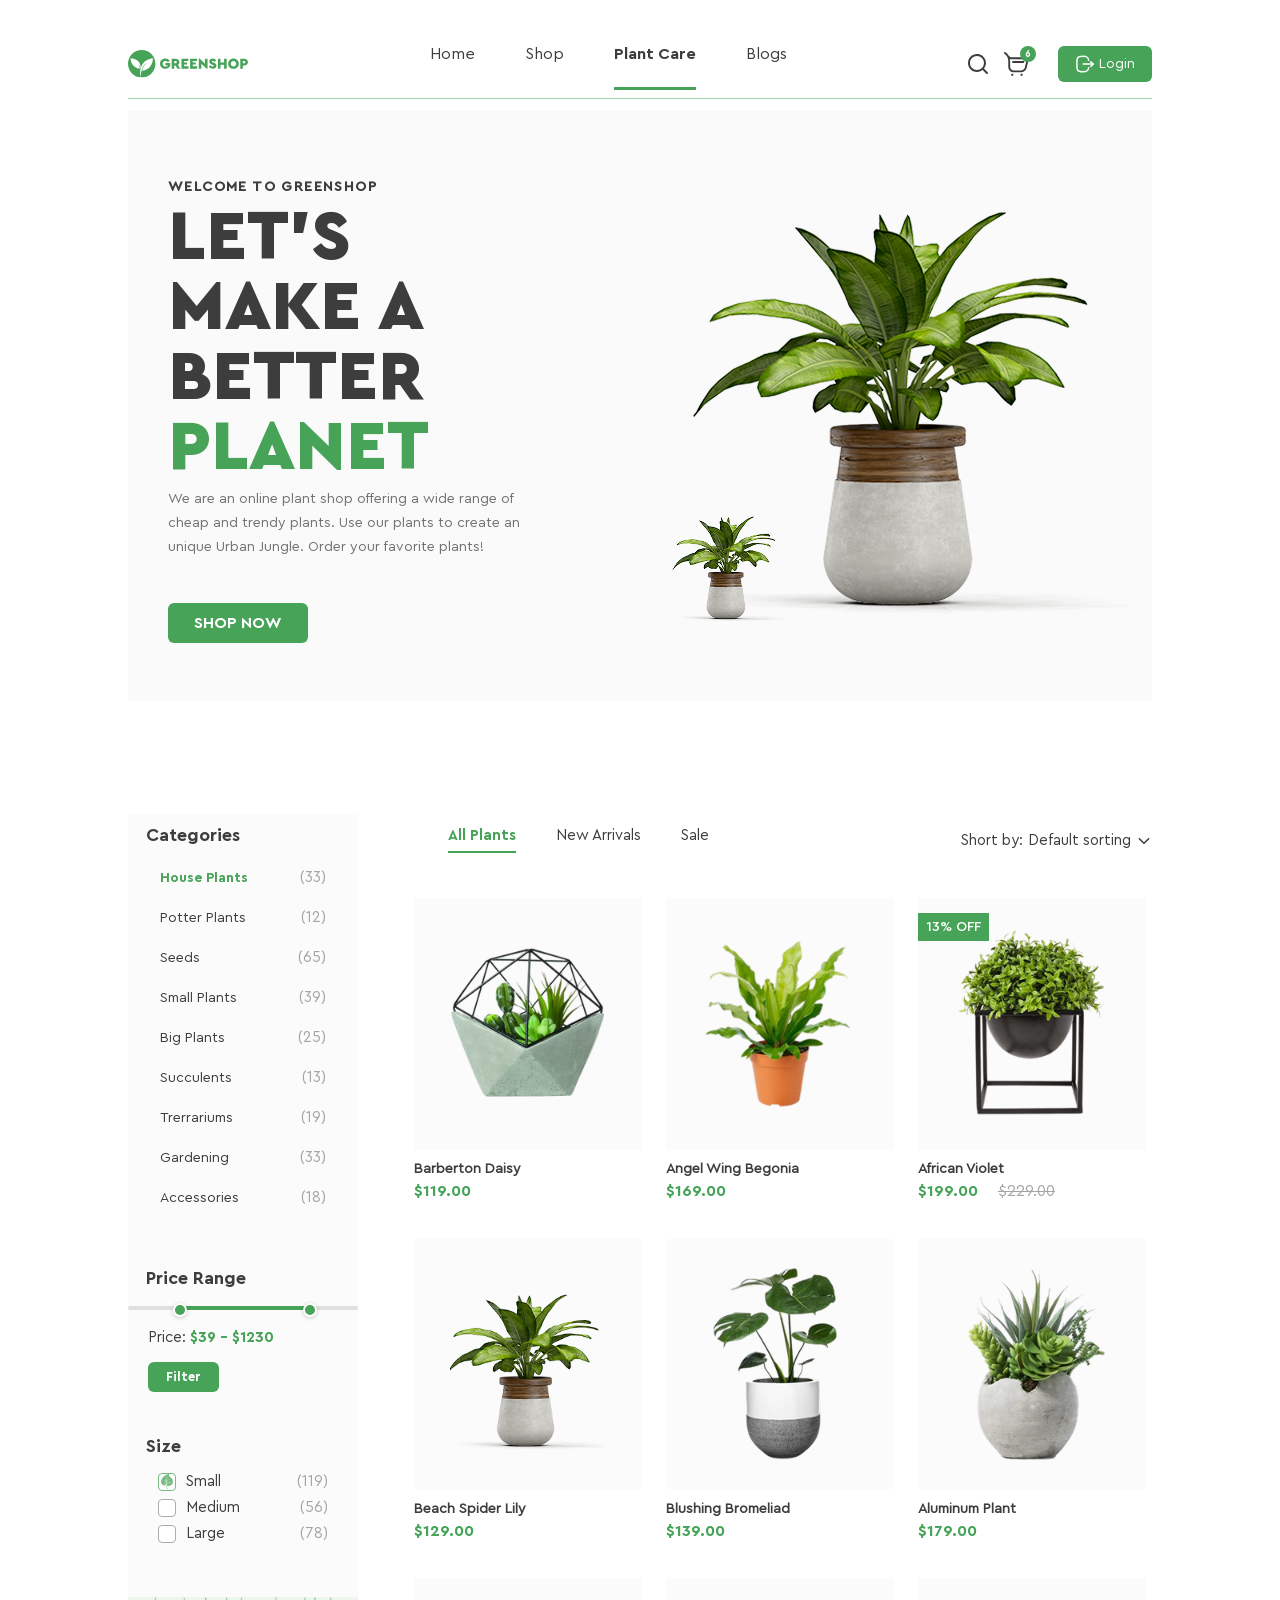
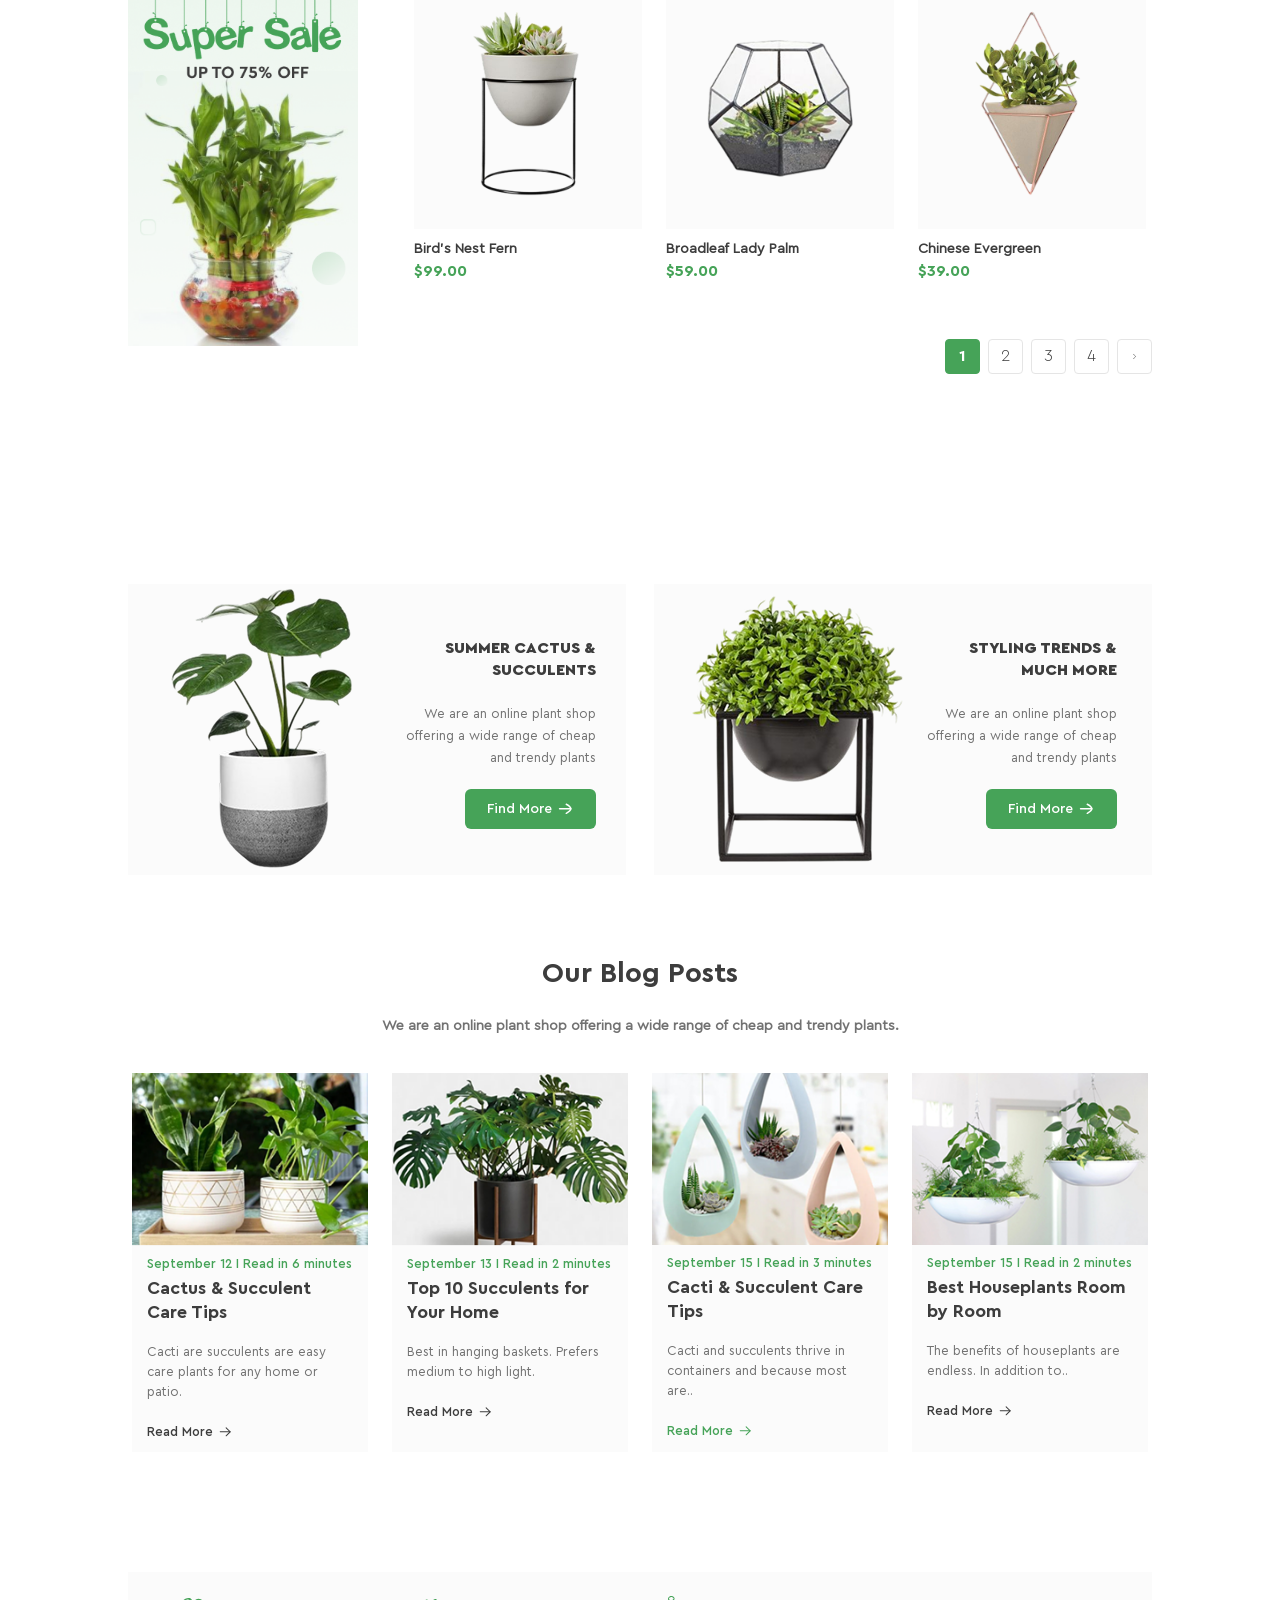
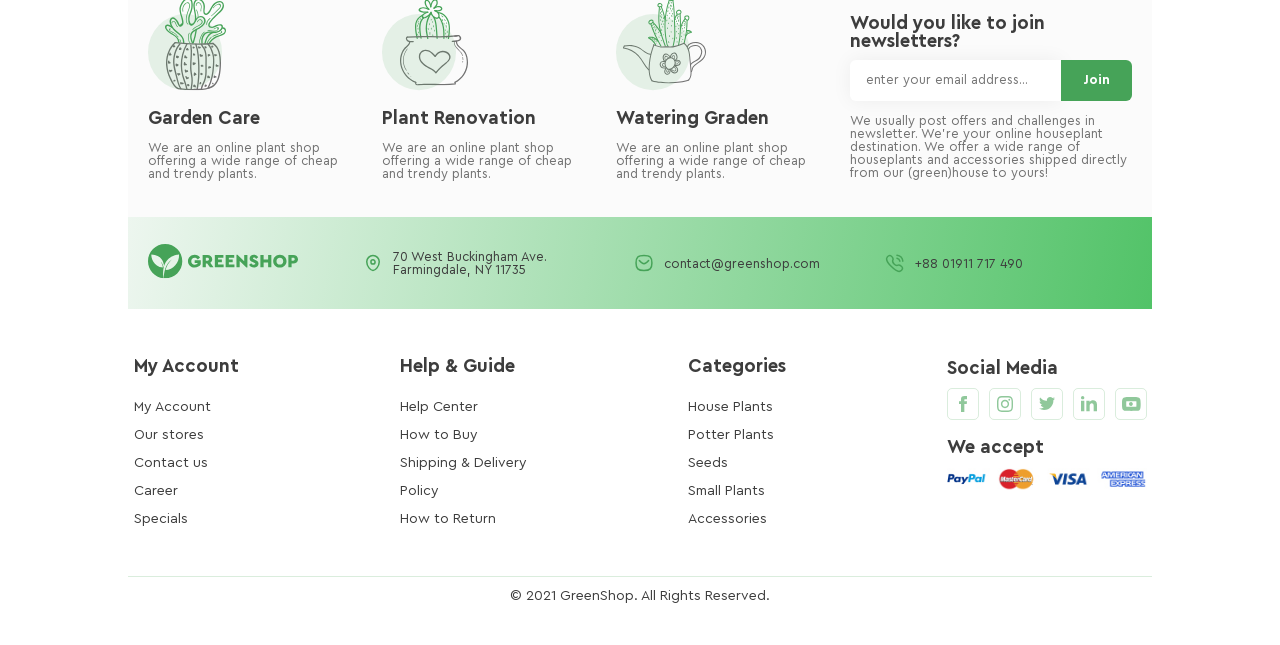
==== commit 11677a2c: "hw10 finish task fix" ====
--- a/index.html
+++ b/index.html
@@ -149,25 +149,25 @@
                         <label class="checkbox-label">
                             <input type="checkbox" checked>
                             <span class="checkmark"></span>
-                            Small
+                            <span class="checkbox-text">Small</span>
+                            <span class="cat-count">(119)</span>
                         </label>
-                        <span class="cat-count">(119)</span>
                     </li>
                     <li>
                         <label class="checkbox-label">
                             <input type="checkbox">
                             <span class="checkmark"></span>
-                            Medium
+                            <span class="checkbox-text">Medium</span>
+                            <span class="cat-count">(56)</span>
                         </label>
-                        <span class="cat-count">(56)</span>
                     </li>
                     <li>
                         <label class="checkbox-label">
                             <input type="checkbox">
                             <span class="checkmark"></span>
-                            Large
+                            <span class="checkbox-text">Large</span>
+                            <span class="cat-count">(78)</span>
                         </label>
-                        <span class="cat-count">(78)</span>
                     </li>
                 </ul>
             </div>
--- a/styles/main.css
+++ b/styles/main.css
@@ -565,46 +565,80 @@
     padding: 4px 0;
 }
 
+/* .checkbox-label {
+    display: flex;
+    align-items: center;
+    gap: 10px;
+    cursor: pointer;
+    font-family: "CeraPro Regular";
+    font-size: 14px;
+    color: #3D3D3D;
+    transition: color 0.2s ease;
+} */
 .checkbox-label {
     display: flex;
     align-items: center;
-    gap: 10px;
-    cursor: pointer;
-    font-family: "CeraPro Regular";
-    font-size: 14px;
-    color: #3D3D3D;
-    transition: color 0.2s ease;
-}
-.checkbox-label:hover { color: #46A358; }
+    width: 100%;
+    cursor: pointer;
+}
 
 .checkbox-label input[type="checkbox"] {
     display: none;
 }
 
 .checkmark {
-    width: 16px;
-    height: 16px;
+    width: 18px;
+    height: 18px;
     border: 1.5px solid #ACACAC;
-    border-radius: 3px;
+    border-radius: 4px;
     display: flex;
     align-items: center;
     justify-content: center;
     flex-shrink: 0;
-    transition: border-color 0.2s ease, background 0.2s ease;
-}
+    background: #fff;
+    position: relative;
+    margin-right: 10px;
+}
+
+/* Твоя SVG через mask */
+.checkmark::before {
+    content: "";
+    position: absolute;
+    inset: 0;
+    background-color: transparent;
+
+     -webkit-mask-image: url("data:image/svg+xml;utf8,<svg xmlns='http://www.w3.org/2000/svg' viewBox='0 0 1268 1578'><path d='M560.074 1151.11C561.557 1148.99 570.277 1135.61 577.321 1137.31C577.663 1137.39 577.991 1137.51 578.307 1137.65C578.3 1137.7 578.295 1137.74 578.289 1137.79C583.744 1140.35 585.47 1151.7 585.898 1154.29C585.916 1154.39 585.93 1154.48 585.943 1154.56C586.86 1159.71 592.484 1166.82 602.082 1174.87C580.44 1262.5 595.378 1391.38 661.907 1448.7C675.201 1460.16 707.632 1483.47 712.164 1520.95C714.914 1543.68 707.661 1573.8 693.316 1577.49C662.231 1585.47 600.551 1468.6 570.815 1379.6C555.235 1332.97 537.558 1261.47 538.409 1167.96C549.074 1161.9 556.601 1156.07 560.074 1151.11ZM863.955 0C863.357 2.78855 862.77 5.6319 862.199 8.52734C862.207 8.52352 862.216 8.52042 862.224 8.5166C854.028 50.0711 849.097 102.337 859.626 157.291C859.883 158.632 860.149 159.974 860.425 161.317C860.633 162.335 860.847 163.353 861.066 164.372C861.373 165.795 861.69 167.22 862.018 168.646C862.234 169.589 862.456 170.533 862.683 171.478C862.893 172.356 863.108 173.234 863.327 174.113C864.207 177.647 865.154 181.189 866.173 184.736C869.342 195.771 873.199 206.86 877.838 217.938C878.276 218.984 878.718 220.022 879.163 221.053C880.053 223.114 880.956 225.144 881.873 227.144C882.331 228.143 882.794 229.135 883.259 230.119C883.491 230.611 883.724 231.102 883.958 231.59C884.426 232.567 884.898 233.536 885.373 234.498C887.984 239.789 890.692 244.857 893.492 249.723C893.907 250.443 894.324 251.159 894.743 251.871C910.776 279.123 929.751 299.963 950.729 318.076C957.455 323.884 964.388 329.412 971.495 334.781C972.206 335.318 972.918 335.854 973.633 336.388C975.776 337.989 977.934 339.578 980.106 341.156C1006.9 360.624 1035.93 378.583 1065.61 401.189C1067.21 402.411 1068.82 403.646 1070.43 404.896C1072.03 406.147 1073.64 407.411 1075.25 408.691C1076.06 409.332 1076.87 409.976 1077.67 410.624C1088.15 419.047 1098.69 428.147 1109.21 438.19C1113.26 442.053 1117.3 446.056 1121.34 450.213C1123.77 452.707 1126.19 455.257 1128.61 457.866C1132.64 462.215 1136.66 466.727 1140.67 471.418C1143.08 474.233 1145.48 477.112 1147.88 480.059C1150.68 483.503 1153.46 487.026 1156.22 490.623C1157.6 492.422 1158.97 494.238 1160.34 496.074C1168.54 507.089 1176.51 518.766 1184.17 531.03C1185.45 533.074 1186.71 535.135 1187.97 537.211C1194.89 548.631 1201.53 560.534 1207.81 572.862C1208.95 575.104 1210.09 577.36 1211.2 579.629C1212.32 581.898 1213.43 584.182 1214.52 586.479C1216.17 589.923 1217.78 593.398 1219.36 596.901C1220.42 599.237 1221.46 601.585 1222.49 603.946C1223.52 606.308 1224.54 608.681 1225.54 611.067C1228.04 617.032 1230.46 623.072 1232.78 629.184C1233.71 631.628 1234.62 634.083 1235.52 636.55C1235.97 637.783 1236.42 639.019 1236.86 640.258C1238.62 645.213 1240.32 650.211 1241.96 655.25C1247.28 671.625 1251.9 688.425 1255.7 705.556C1255.99 706.874 1256.28 708.194 1256.56 709.516C1257.55 714.141 1258.48 718.79 1259.34 723.461C1259.59 724.795 1259.83 726.132 1260.07 727.47C1260.31 728.808 1260.54 730.147 1260.77 731.488C1261.11 733.501 1261.44 735.516 1261.75 737.536C1261.86 738.209 1261.97 738.883 1262.07 739.557C1262.27 740.904 1262.48 742.254 1262.67 743.604C1263.55 749.684 1264.32 755.795 1264.98 761.934C1265.13 763.298 1265.27 764.663 1265.4 766.029C1265.47 766.713 1265.54 767.396 1265.6 768.08C1265.73 769.448 1265.85 770.818 1265.97 772.188C1266.15 774.244 1266.31 776.302 1266.46 778.363C1266.72 781.799 1266.93 785.241 1267.11 788.69C1267.5 796.279 1267.71 803.9 1267.74 811.546C1267.74 812.936 1267.74 814.327 1267.73 815.719C1267.73 816.415 1267.72 817.11 1267.72 817.807C1267.7 819.199 1267.68 820.593 1267.65 821.987C1267.14 848.257 1264.37 874.783 1258.98 901.274C1258.28 904.737 1257.53 908.199 1256.73 911.659C1256.08 914.502 1255.4 917.344 1254.68 920.185C1254 922.891 1253.29 925.596 1252.55 928.3C1252.39 928.905 1252.22 929.511 1252.05 930.116C1251.72 931.316 1251.38 932.516 1251.04 933.715C1249.12 940.402 1247.02 947.079 1244.74 953.742C1244.17 955.394 1243.59 957.046 1243 958.696C1242.86 959.113 1242.58 959.867 1242.18 960.937C1241.89 961.693 1241.55 962.608 1241.13 963.671C1240.58 965.075 1239.92 966.738 1239.14 968.64C1238.37 970.51 1237.48 972.61 1236.48 974.923C1236.02 975.989 1235.53 977.1 1235.02 978.254C1232.9 983.026 1230.36 988.537 1227.36 994.652C1226.52 996.354 1225.65 998.102 1224.75 999.895C1217.87 1013.51 1208.93 1029.66 1197.74 1047.11C1196.75 1048.65 1195.75 1050.19 1194.73 1051.75C1193.58 1053.51 1192.4 1055.29 1191.2 1057.07C1190.57 1058 1189.94 1058.93 1189.31 1059.86C1175.58 1079.98 1158.97 1101.34 1139.19 1122.22C1138.73 1122.71 1138.27 1123.2 1137.8 1123.68C1093.96 1169.56 1034.76 1212.88 957.168 1235.11C942.609 1239.28 928.109 1242.51 913.743 1244.9C913.537 1244.93 913.332 1244.97 913.126 1245C773.123 1268.07 646.001 1211.7 602.082 1174.87C603.226 1170.24 604.47 1165.72 605.816 1161.34C643.278 1039.33 768.738 985.487 836.205 956.203C983.582 892.236 1114.58 912.159 1114.42 907.099C1114.25 901.882 974.798 875.81 824.684 929.822C716.144 968.878 641.431 1035.62 596.604 1084.31C594.939 1059.33 594.22 1024.04 598.976 982.299C614.825 843.201 679.059 741.139 719.964 688.135C814.444 565.709 926.964 520.35 925.138 517.588C923.072 514.47 776.349 567.764 679.634 707.114C621.116 791.432 603.917 874.096 583.199 870.374C565.171 867.135 561.473 801.523 561.655 739.749C691.327 427.374 714.381 360.974 710.836 359.415C703.16 356.048 581.578 661.119 547.559 650.252C521.437 641.908 545.634 446.886 625.765 270.576C643.136 232.354 661.34 200.382 677.408 175.015C694.351 148.269 710.048 125.534 718.841 113.495C723.726 107.619 726.378 104.452 726.145 104.294C725.906 104.132 723.236 107.477 718.841 113.495C689.438 148.863 579.135 282.368 530.18 448.536C488.26 590.828 501.814 721.474 520.691 811.494C501.183 784.07 470.706 747.532 425.801 714.231C340.558 651.018 248.518 632.995 246.161 638.727C243.867 644.314 329.319 666.277 418.682 745.07C459.009 780.625 507.25 824.213 532.205 897.718C557.786 973.064 545.492 1040.35 537.298 1072.45C495.219 1066.88 439.079 1054.99 378.355 1027.37C210.698 951.112 131.866 811.272 129.16 813.527C126.472 815.79 201.412 957.915 363.872 1048.24C431.146 1085.64 494.404 1103.72 540.97 1113.17C539.377 1132.19 538.569 1150.46 538.409 1167.96C492.744 1193.93 389.545 1224.23 300.683 1209.98C166.582 1188.49 65.2616 1064.53 24.2685 958.697C-84.6615 677.463 191.001 290.324 494.403 117.971C642.234 33.9919 782.654 8.95604 863.955 0Z'/></svg>");
+    mask-image: url("data:image/svg+xml;utf8,<svg xmlns='http://www.w3.org/2000/svg' viewBox='0 0 1268 1578'><path d='M560.074 1151.11C561.557 1148.99 570.277 1135.61 577.321 1137.31C577.663 1137.39 577.991 1137.51 578.307 1137.65C578.3 1137.7 578.295 1137.74 578.289 1137.79C583.744 1140.35 585.47 1151.7 585.898 1154.29C585.916 1154.39 585.93 1154.48 585.943 1154.56C586.86 1159.71 592.484 1166.82 602.082 1174.87C580.44 1262.5 595.378 1391.38 661.907 1448.7C675.201 1460.16 707.632 1483.47 712.164 1520.95C714.914 1543.68 707.661 1573.8 693.316 1577.49C662.231 1585.47 600.551 1468.6 570.815 1379.6C555.235 1332.97 537.558 1261.47 538.409 1167.96C549.074 1161.9 556.601 1156.07 560.074 1151.11ZM863.955 0C863.357 2.78855 862.77 5.6319 862.199 8.52734C862.207 8.52352 862.216 8.52042 862.224 8.5166C854.028 50.0711 849.097 102.337 859.626 157.291C859.883 158.632 860.149 159.974 860.425 161.317C860.633 162.335 860.847 163.353 861.066 164.372C861.373 165.795 861.69 167.22 862.018 168.646C862.234 169.589 862.456 170.533 862.683 171.478C862.893 172.356 863.108 173.234 863.327 174.113C864.207 177.647 865.154 181.189 866.173 184.736C869.342 195.771 873.199 206.86 877.838 217.938C878.276 218.984 878.718 220.022 879.163 221.053C880.053 223.114 880.956 225.144 881.873 227.144C882.331 228.143 882.794 229.135 883.259 230.119C883.491 230.611 883.724 231.102 883.958 231.59C884.426 232.567 884.898 233.536 885.373 234.498C887.984 239.789 890.692 244.857 893.492 249.723C893.907 250.443 894.324 251.159 894.743 251.871C910.776 279.123 929.751 299.963 950.729 318.076C957.455 323.884 964.388 329.412 971.495 334.781C972.206 335.318 972.918 335.854 973.633 336.388C975.776 337.989 977.934 339.578 980.106 341.156C1006.9 360.624 1035.93 378.583 1065.61 401.189C1067.21 402.411 1068.82 403.646 1070.43 404.896C1072.03 406.147 1073.64 407.411 1075.25 408.691C1076.06 409.332 1076.87 409.976 1077.67 410.624C1088.15 419.047 1098.69 428.147 1109.21 438.19C1113.26 442.053 1117.3 446.056 1121.34 450.213C1123.77 452.707 1126.19 455.257 1128.61 457.866C1132.64 462.215 1136.66 466.727 1140.67 471.418C1143.08 474.233 1145.48 477.112 1147.88 480.059C1150.68 483.503 1153.46 487.026 1156.22 490.623C1157.6 492.422 1158.97 494.238 1160.34 496.074C1168.54 507.089 1176.51 518.766 1184.17 531.03C1185.45 533.074 1186.71 535.135 1187.97 537.211C1194.89 548.631 1201.53 560.534 1207.81 572.862C1208.95 575.104 1210.09 577.36 1211.2 579.629C1212.32 581.898 1213.43 584.182 1214.52 586.479C1216.17 589.923 1217.78 593.398 1219.36 596.901C1220.42 599.237 1221.46 601.585 1222.49 603.946C1223.52 606.308 1224.54 608.681 1225.54 611.067C1228.04 617.032 1230.46 623.072 1232.78 629.184C1233.71 631.628 1234.62 634.083 1235.52 636.55C1235.97 637.783 1236.42 639.019 1236.86 640.258C1238.62 645.213 1240.32 650.211 1241.96 655.25C1247.28 671.625 1251.9 688.425 1255.7 705.556C1255.99 706.874 1256.28 708.194 1256.56 709.516C1257.55 714.141 1258.48 718.79 1259.34 723.461C1259.59 724.795 1259.83 726.132 1260.07 727.47C1260.31 728.808 1260.54 730.147 1260.77 731.488C1261.11 733.501 1261.44 735.516 1261.75 737.536C1261.86 738.209 1261.97 738.883 1262.07 739.557C1262.27 740.904 1262.48 742.254 1262.67 743.604C1263.55 749.684 1264.32 755.795 1264.98 761.934C1265.13 763.298 1265.27 764.663 1265.4 766.029C1265.47 766.713 1265.54 767.396 1265.6 768.08C1265.73 769.448 1265.85 770.818 1265.97 772.188C1266.15 774.244 1266.31 776.302 1266.46 778.363C1266.72 781.799 1266.93 785.241 1267.11 788.69C1267.5 796.279 1267.71 803.9 1267.74 811.546C1267.74 812.936 1267.74 814.327 1267.73 815.719C1267.73 816.415 1267.72 817.11 1267.72 817.807C1267.7 819.199 1267.68 820.593 1267.65 821.987C1267.14 848.257 1264.37 874.783 1258.98 901.274C1258.28 904.737 1257.53 908.199 1256.73 911.659C1256.08 914.502 1255.4 917.344 1254.68 920.185C1254 922.891 1253.29 925.596 1252.55 928.3C1252.39 928.905 1252.22 929.511 1252.05 930.116C1251.72 931.316 1251.38 932.516 1251.04 933.715C1249.12 940.402 1247.02 947.079 1244.74 953.742C1244.17 955.394 1243.59 957.046 1243 958.696C1242.86 959.113 1242.58 959.867 1242.18 960.937C1241.89 961.693 1241.55 962.608 1241.13 963.671C1240.58 965.075 1239.92 966.738 1239.14 968.64C1238.37 970.51 1237.48 972.61 1236.48 974.923C1236.02 975.989 1235.53 977.1 1235.02 978.254C1232.9 983.026 1230.36 988.537 1227.36 994.652C1226.52 996.354 1225.65 998.102 1224.75 999.895C1217.87 1013.51 1208.93 1029.66 1197.74 1047.11C1196.75 1048.65 1195.75 1050.19 1194.73 1051.75C1193.58 1053.51 1192.4 1055.29 1191.2 1057.07C1190.57 1058 1189.94 1058.93 1189.31 1059.86C1175.58 1079.98 1158.97 1101.34 1139.19 1122.22C1138.73 1122.71 1138.27 1123.2 1137.8 1123.68C1093.96 1169.56 1034.76 1212.88 957.168 1235.11C942.609 1239.28 928.109 1242.51 913.743 1244.9C913.537 1244.93 913.332 1244.97 913.126 1245C773.123 1268.07 646.001 1211.7 602.082 1174.87C603.226 1170.24 604.47 1165.72 605.816 1161.34C643.278 1039.33 768.738 985.487 836.205 956.203C983.582 892.236 1114.58 912.159 1114.42 907.099C1114.25 901.882 974.798 875.81 824.684 929.822C716.144 968.878 641.431 1035.62 596.604 1084.31C594.939 1059.33 594.22 1024.04 598.976 982.299C614.825 843.201 679.059 741.139 719.964 688.135C814.444 565.709 926.964 520.35 925.138 517.588C923.072 514.47 776.349 567.764 679.634 707.114C621.116 791.432 603.917 874.096 583.199 870.374C565.171 867.135 561.473 801.523 561.655 739.749C691.327 427.374 714.381 360.974 710.836 359.415C703.16 356.048 581.578 661.119 547.559 650.252C521.437 641.908 545.634 446.886 625.765 270.576C643.136 232.354 661.34 200.382 677.408 175.015C694.351 148.269 710.048 125.534 718.841 113.495C723.726 107.619 726.378 104.452 726.145 104.294C725.906 104.132 723.236 107.477 718.841 113.495C689.438 148.863 579.135 282.368 530.18 448.536C488.26 590.828 501.814 721.474 520.691 811.494C501.183 784.07 470.706 747.532 425.801 714.231C340.558 651.018 248.518 632.995 246.161 638.727C243.867 644.314 329.319 666.277 418.682 745.07C459.009 780.625 507.25 824.213 532.205 897.718C557.786 973.064 545.492 1040.35 537.298 1072.45C495.219 1066.88 439.079 1054.99 378.355 1027.37C210.698 951.112 131.866 811.272 129.16 813.527C126.472 815.79 201.412 957.915 363.872 1048.24C431.146 1085.64 494.404 1103.72 540.97 1113.17C539.377 1132.19 538.569 1150.46 538.409 1167.96C492.744 1193.93 389.545 1224.23 300.683 1209.98C166.582 1188.49 65.2616 1064.53 24.2685 958.697C-84.6615 677.463 191.001 290.324 494.403 117.971C642.234 33.9919 782.654 8.95604 863.955 0Z'/></svg>");
+
+    -webkit-mask-repeat: no-repeat;
+    mask-repeat: no-repeat;
+
+    -webkit-mask-position: center;
+    mask-position: center;
+
+    -webkit-mask-size: 75%;
+    mask-size: 75%;
+}
+
 .checkbox-label input:checked + .checkmark {
-    background: #46A358;
-    border-color: #46A358;
-}
-.checkbox-label input:checked + .checkmark::after {
-    content: "";
-    display: block;
-    width: 4px;
-    height: 8px;
-    border: 2px solid #fff;
-    border-top: none;
-    border-left: none;
-    transform: rotate(45deg) translate(-1px, -1px);
+    border-color: #77BB84;
+}
+
+.checkbox-label input:checked + .checkmark::before {
+    background-color: #77BB84;
+}
+
+.checkbox-text {
+    font-family: "CeraPro Regular";
+    font-size: 15px;
+    color: #3D3D3D;
+}
+
+.cat-count {
+    margin-left: auto;
+    font-family: "CeraPro Regular";
+    font-size: 15px;
+    color: #A5A5A5;
 }
 
 /* Super Sale Banner */
